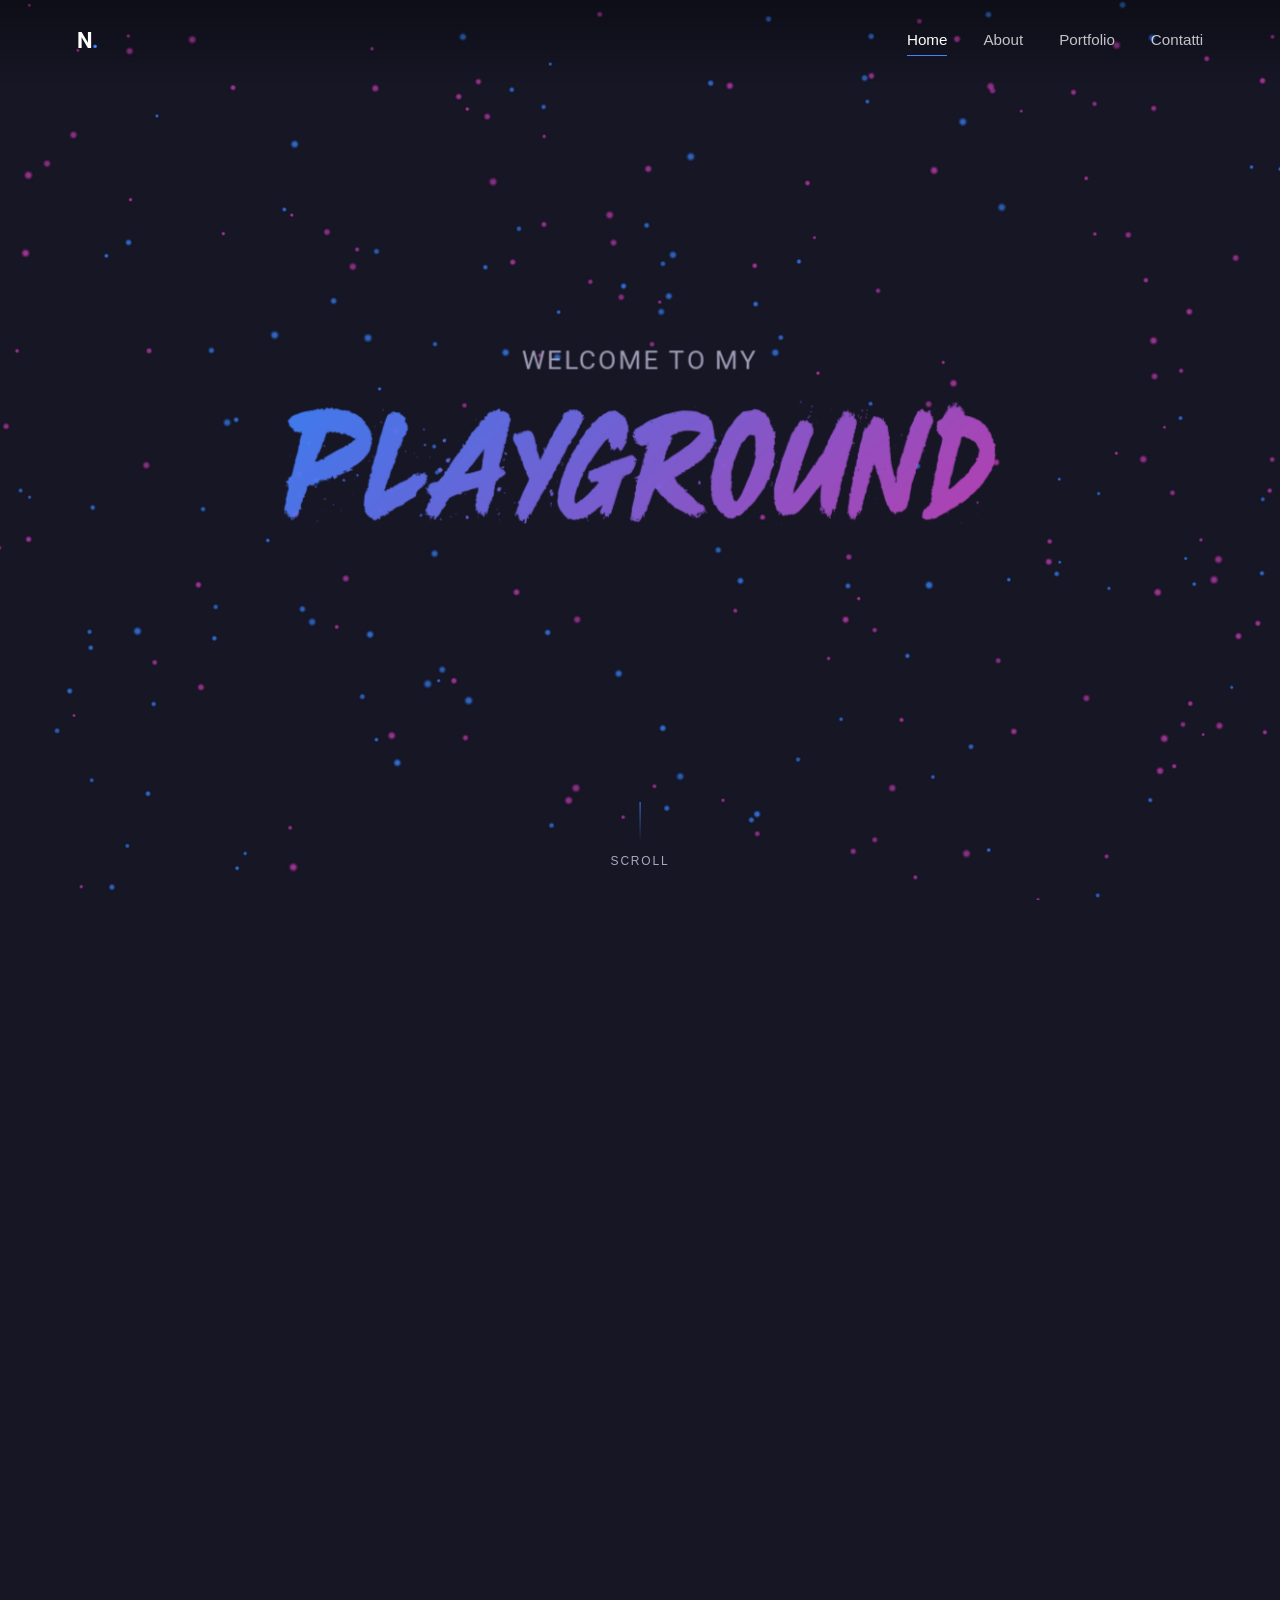
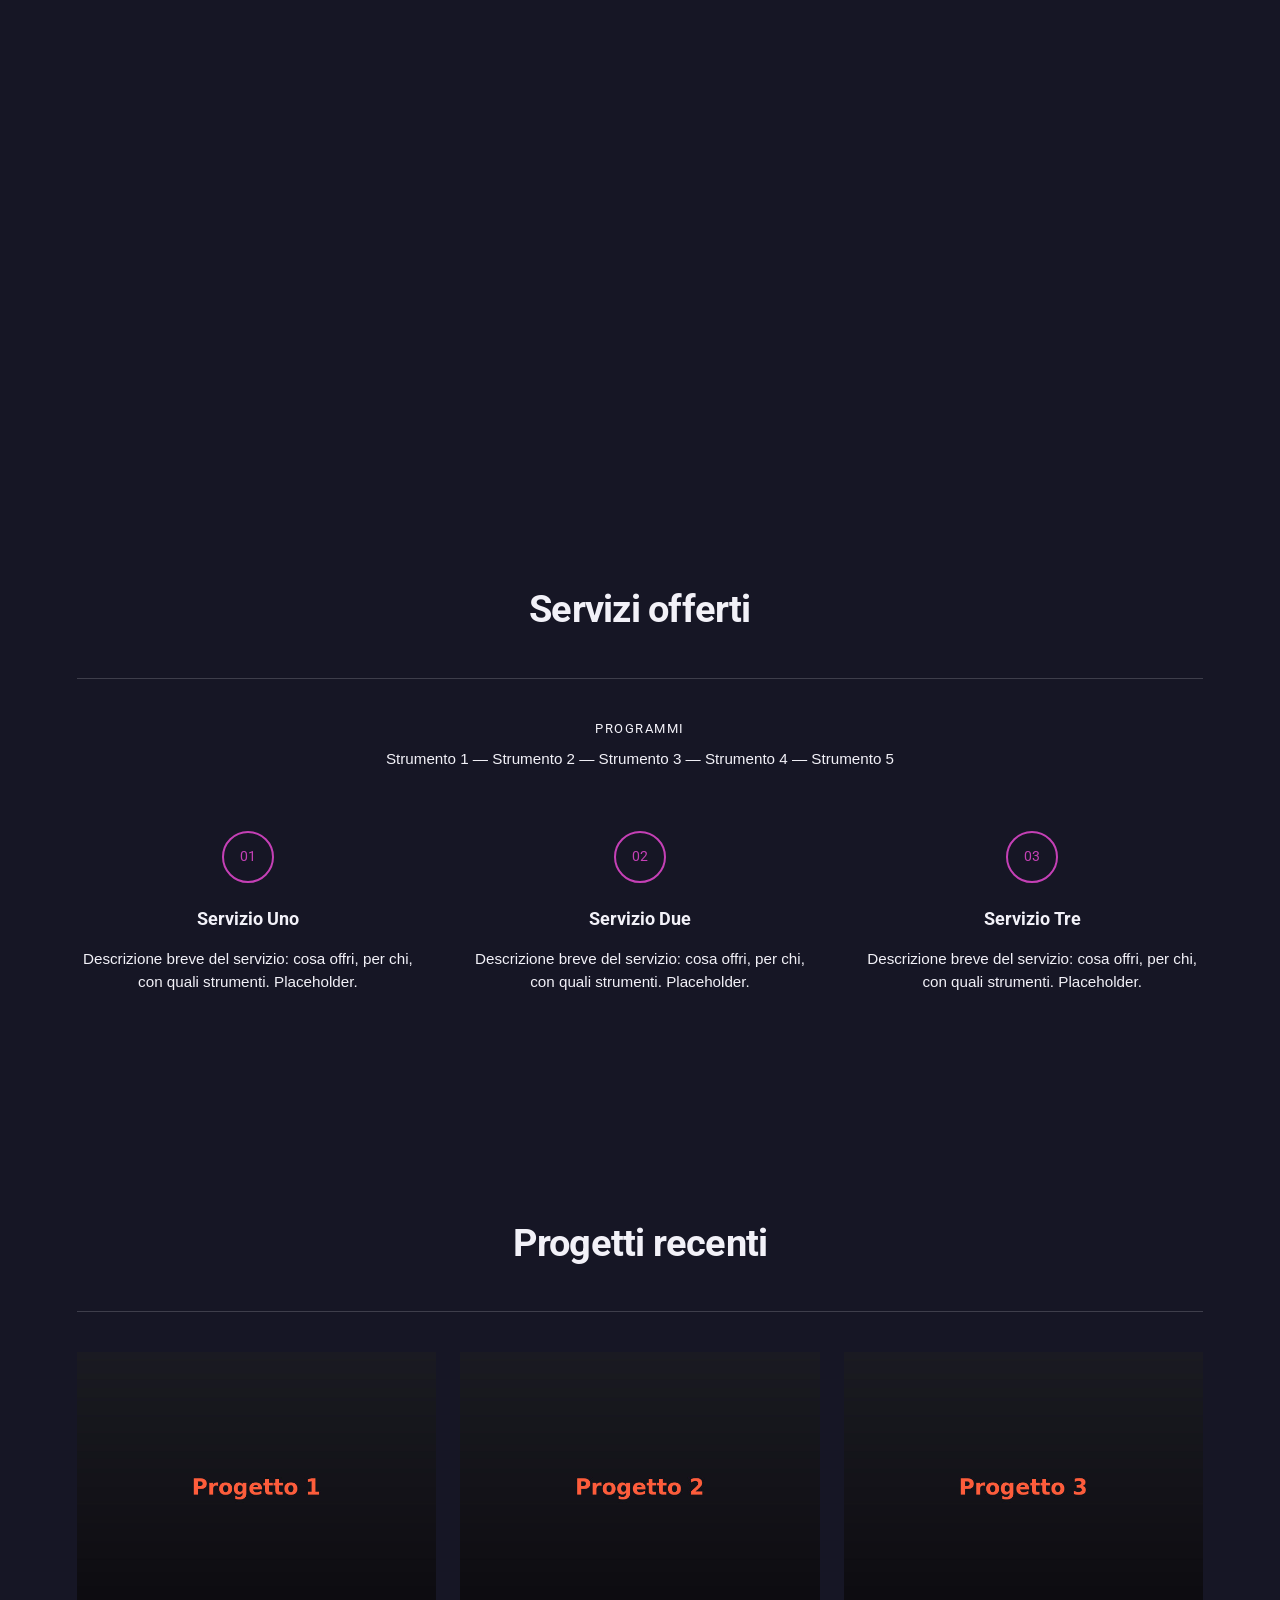
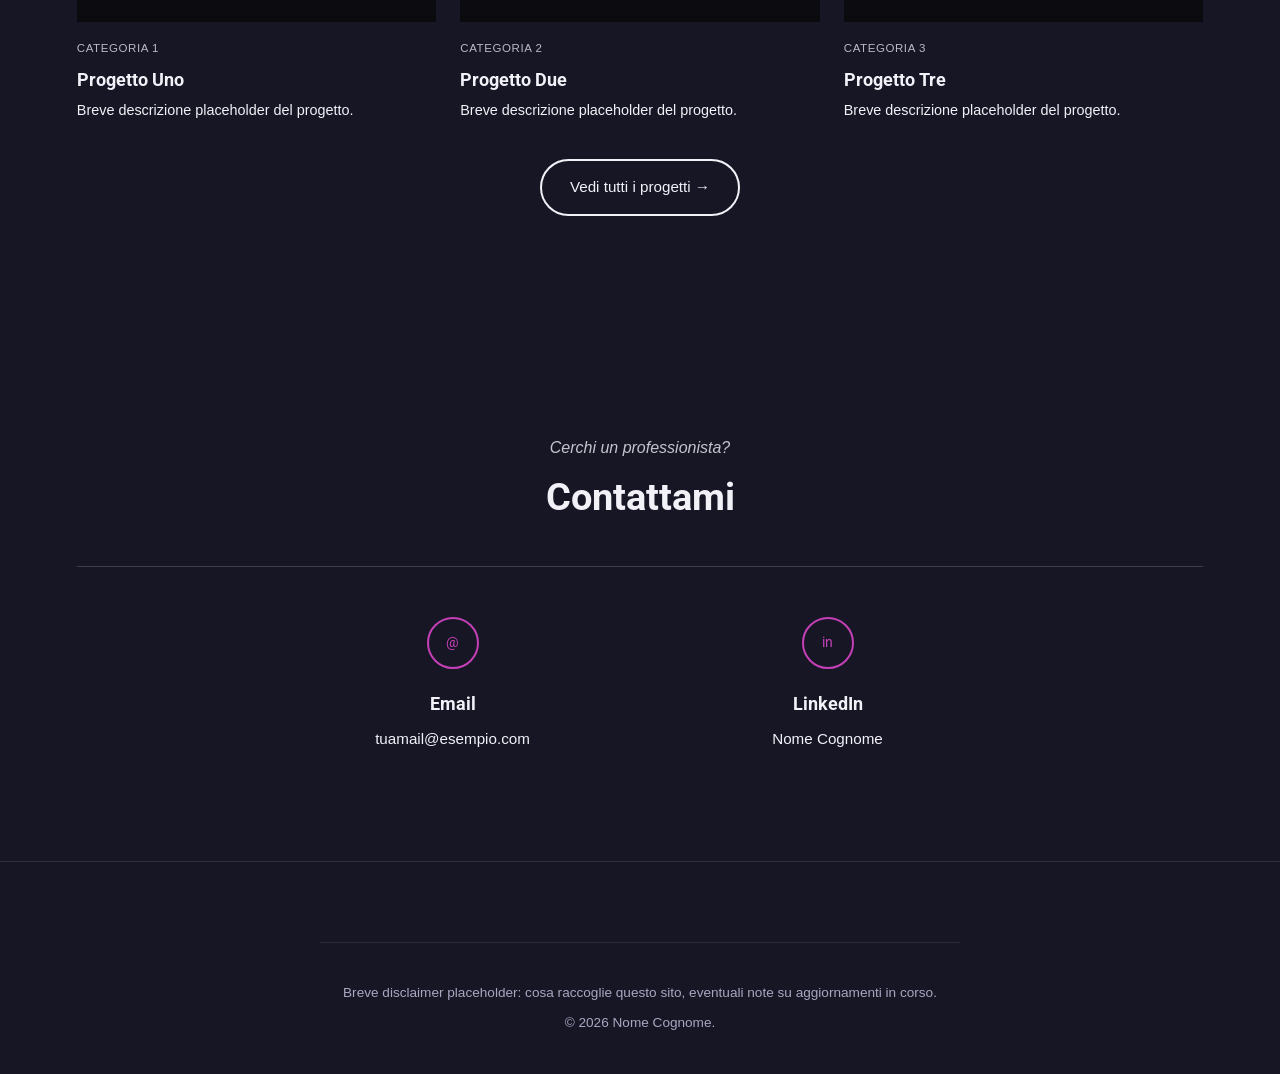
==== index.html @ b19d6dee "first commit" ====
<!DOCTYPE html>
<html lang="it">
<head>
  <meta charset="UTF-8">
  <meta name="viewport" content="width=device-width, initial-scale=1.0">
  <title>Nome Cognome — Portfolio</title>
  <meta name="description" content="Portfolio di Nome Cognome.">
  <link rel="preconnect" href="https://fonts.googleapis.com">
  <link rel="preconnect" href="https://fonts.gstatic.com" crossorigin>
  <link href="https://fonts.googleapis.com/css2?family=Roboto:wght@400;500;700;900&display=swap" rel="stylesheet">
  <link rel="stylesheet" href="css/style.css">
</head>
<body>


  <header class="site-header">
    <a href="index.html" class="logo">N<span class="accent">.</span></a>
    <nav class="nav" id="site-nav">
      <a href="index.html" class="is-current">Home</a>
      <a href="about.html">About</a>
      <a href="portfolio.html">Portfolio</a>
      <a href="contatti.html">Contatti</a>
    </nav>
    <button class="nav-toggle" aria-label="Apri menu" aria-expanded="false" aria-controls="site-nav">
      <span></span><span></span><span></span>
    </button>
  </header>

  <main id="top">

    <!-- COVER PARTICELLE → ROLL 3D → ATTERRA SULLA HERO -->
    <div class="roll-stage">
      <div class="roll-sticky">

        <!-- Layer 1: cover particellare, in cima, ruota via -->
        <div class="roll-cover">
          <canvas id="particles-canvas" class="particles-canvas"></canvas>
          <p id="cover-welcome" class="cover-welcome">
            <span class="cover-line1">welcome to my</span>
            <span class="cover-line2">playground</span>
          </p>
          <div class="hero-scroll" aria-hidden="true">
            <span></span> scroll
          </div>
        </div>

        <!-- Layer 2: hero reale, sotto, rivelata dal roll — particelle ambient proprie -->
        <section class="hero row-hero-block roll-hero-landing">
          <canvas id="hero-particles-canvas" class="particles-canvas hero-particles-canvas"></canvas>
          <div class="hero-inner">
            <p class="hero-eyebrow" data-reveal>Marianna Cecchelli</p>
            <h1 data-reveal>Full-Stack developer</h1>
            <h3 style="margin-top:14px;font-family:var(--ff-head);font-weight:400;" data-reveal>Digital Portfolio</h3>
          </div>
        </section>

      </div>
    </div>

    <!-- SERVIZI — blocco pieno bianco -->
    <section class="row-block row-light" id="services">
      <div class="row-inner">
        <div class="section-head">
          <h2 data-reveal>Servizi offerti</h2>
        </div>
        <div class="row-divider center"></div>

        <p class="services-tools" data-reveal>
          <span class="services-tools-label">Programmi</span>
          Strumento 1 — Strumento 2 — Strumento 3 — Strumento 4 — Strumento 5
        </p>

        <div class="services-grid">
          <div class="service-block" data-reveal>
            <div class="icon-circle" aria-hidden="true">01</div>
            <h3>Servizio Uno</h3>
            <p>Descrizione breve del servizio: cosa offri, per chi, con quali strumenti. Placeholder.</p>
          </div>
          <div class="service-block" data-reveal>
            <div class="icon-circle" aria-hidden="true">02</div>
            <h3>Servizio Due</h3>
            <p>Descrizione breve del servizio: cosa offri, per chi, con quali strumenti. Placeholder.</p>
          </div>
          <div class="service-block" data-reveal>
            <div class="icon-circle" aria-hidden="true">03</div>
            <h3>Servizio Tre</h3>
            <p>Descrizione breve del servizio: cosa offri, per chi, con quali strumenti. Placeholder.</p>
          </div>
        </div>
      </div>
    </section>

    <!-- PORTFOLIO PREVIEW — blocco pieno bianco -->
    <section class="row-block row-light">
      <div class="row-inner">
        <div class="section-head">
          <h2 data-reveal>Progetti recenti</h2>
        </div>
        <div class="row-divider center"></div>

        <div class="work-grid">
          <article class="work-card" data-reveal>
            <div class="work-media">
              <img src="assets/img/project-placeholder-1.jpg" alt="Anteprima progetto 1" loading="lazy">
            </div>
            <div class="work-body">
              <div class="work-tags"><span>Categoria 1</span></div>
              <h3>Progetto Uno</h3>
              <p>Breve descrizione placeholder del progetto.</p>
            </div>
          </article>
          <article class="work-card" data-reveal>
            <div class="work-media">
              <img src="assets/img/project-placeholder-2.jpg" alt="Anteprima progetto 2" loading="lazy">
            </div>
            <div class="work-body">
              <div class="work-tags"><span>Categoria 2</span></div>
              <h3>Progetto Due</h3>
              <p>Breve descrizione placeholder del progetto.</p>
            </div>
          </article>
          <article class="work-card" data-reveal>
            <div class="work-media">
              <img src="assets/img/project-placeholder-3.jpg" alt="Anteprima progetto 3" loading="lazy">
            </div>
            <div class="work-body">
              <div class="work-tags"><span>Categoria 3</span></div>
              <h3>Progetto Tre</h3>
              <p>Breve descrizione placeholder del progetto.</p>
            </div>
          </article>
        </div>

        <div class="work-more" data-reveal>
          <a href="portfolio.html" class="btn btn-ghost">Vedi tutti i progetti →</a>
        </div>
      </div>
    </section>

    <!-- CTA CONTATTI — blocco pieno bianco -->
    <section class="row-block row-light">
      <div class="row-inner contact-cta-inner">
        <p style="font-style:italic;opacity:.8;margin-bottom:8px;" data-reveal><em>Cerchi un professionista?</em></p>
        <h2 style="font-family:var(--ff-head);font-size:clamp(1.6rem,4vw,2.4rem);" data-reveal>Contattami</h2>
        <div class="row-divider center" style="max-width:1180px;"></div>

        <div class="contact-cta-grid" data-reveal>
          <div>
            <div class="icon-circle" aria-hidden="true">@</div>
            <h3>Email</h3>
            <a href="mailto:tuamail@esempio.com">tuamail@esempio.com</a>
          </div>
          <div>
            <div class="icon-circle" aria-hidden="true">in</div>
            <h3>LinkedIn</h3>
            <a href="#" target="_blank" rel="noopener">Nome Cognome</a>
          </div>
        </div>
      </div>
    </section>

  </main>

  <footer class="site-footer">
    <div class="row-inner">
      <div class="row-divider" style="opacity:.15;"></div>
      <p>Breve disclaimer placeholder: cosa raccoglie questo sito, eventuali note su aggiornamenti in corso.</p>
      <p style="margin-top:10px;">&copy; <span id="year"></span> Nome Cognome.</p>
    </div>
  </footer>

  <script src="js/script.js"></script>
</body>
</html>
---- css/style.css ----
/* ---------- Reset & base ---------- */
*, *::before, *::after { box-sizing: border-box; margin: 0; padding: 0; }

:root {
  /* palette base del sito: 1 sfondo + 2 colori di evidenziazione */
  --bg: #161625;
  --accent: #3c85ff;    /* evidenziazione 1 — blu */
  --accent-2: #c540b6;  /* evidenziazione 2 — magenta */

  --text: #f2f1f8;
  --text-dim: #a9a7c0;

  --ff-head: 'Roboto', system-ui, sans-serif;
  --ff-body: 'Helvetica Neue', Helvetica, Arial, sans-serif;
}

html { scroll-behavior: smooth; }

body {
  background: var(--bg);
  color: var(--text);
  font-family: var(--ff-body);
  line-height: 1.5;
  overflow-x: hidden;
}

img { max-width: 100%; display: block; }
a { color: inherit; text-decoration: none; }
ul { list-style: none; }

.accent { color: var(--accent); }

/* ---------- Row blocks (full-bleed, sfondo unico) ---------- */
.row-block {
  width: 100%;
  padding: 110px 6vw;
}
.row-hero-block,
.row-light,
.row-dark,
.row-about,
.row-portfolio,
.row-contact {
  background: var(--bg);
  color: var(--text);
}
.row-portfolio { padding: 60px 3vw; }

@media (max-width: 700px) {
  .row-block { padding: 70px 6vw; }
}

.row-inner { max-width: 1180px; margin: 0 auto; }

/* thin full-width divider, like the original "Full Width Line" */
.row-divider {
  width: 100%;
  height: 1px;
  background: currentColor;
  opacity: .18;
  margin: 40px 0;
}
.row-divider.center { max-width: 1180px; margin-left: auto; margin-right: auto; }

/* ---------- Header ---------- */
.site-header {
  position: fixed;
  top: 0; left: 0; right: 0;
  display: flex;
  align-items: center;
  justify-content: space-between;
  padding: 24px 6vw;
  z-index: 100;
  background: linear-gradient(to bottom, rgba(0,0,0,.35), transparent);
}

.logo {
  font-family: var(--ff-head);
  font-size: 1.4rem;
  font-weight: 700;
  letter-spacing: -0.02em;
  color: #fff;
}

.nav { display: flex; gap: 36px; }
.nav a {
  font-size: .95rem;
  color: rgba(255,255,255,.75);
  position: relative;
  transition: color .25s ease;
}
.nav a::after {
  content: '';
  position: absolute;
  left: 0; bottom: -4px;
  width: 0; height: 1px;
  background: var(--accent);
  transition: width .25s ease;
}
.nav a:hover { color: #fff; }
.nav a:hover::after { width: 100%; }
.nav a.is-current { color: #fff; }
.nav a.is-current::after { width: 100%; }

.nav-toggle { display: none; flex-direction: column; gap: 5px; background: none; border: none; cursor: pointer; }
.nav-toggle span { width: 22px; height: 2px; background: #fff; }

@media (max-width: 780px) {
  .nav {
    display: none;
    position: fixed;
    top: 70px; right: 6vw;
    flex-direction: column;
    gap: 20px;
    background: var(--bg);
    border: 1px solid rgba(255,255,255,.15);
    border-radius: 10px;
    padding: 24px 32px;
  }
  .nav.is-open { display: flex; }
  .nav-toggle { display: flex; }
}

/* ---------- Cover particelle -> roll 3D -> atterra sulla hero ---------- */
.roll-stage { position: relative; height: 230vh; }
.roll-sticky {
  position: sticky;
  top: 0;
  height: 100vh;
  overflow: hidden;
  perspective: 1700px;
}
@media (prefers-reduced-motion: reduce) {
  .roll-stage { height: auto; }
  .roll-sticky { position: relative; height: auto; overflow: visible; }
  .roll-cover { display: none; }
  .roll-hero-landing { position: relative !important; opacity: 1 !important; }
}

.roll-cover, .roll-hero-landing {
  position: absolute;
  inset: 0;
  width: 100%;
  height: 100%;
}
.roll-cover {
  z-index: 2;
  background: var(--bg);
  transform-origin: top center;
  backface-visibility: hidden;
  will-change: transform, opacity;
}
.roll-hero-landing { z-index: 1; }

.particles-canvas {
  position: absolute;
  inset: 0;
  width: 100%;
  height: 100%;
}
.hero-particles-canvas {
  z-index: 0;
}

@font-face {
  font-family: 'UrbanSpray';
  src: url('../assets/fonts/urban_spray/URBAN-SPRAY.ttf') format('truetype');
  font-display: swap;
}

.cover-welcome {
  position: absolute;
  inset: 0;
  display: flex;
  flex-direction: column;
  align-items: center;
  justify-content: center;
  text-align: center;
  color: var(--text);
  pointer-events: none;
  opacity: 0;
  filter: blur(12px);
  will-change: opacity, filter, transform;
}
.cover-line1 {
  display: block;
  font-family: var(--ff-head);
  font-size: clamp(1.1rem, 2.4vw, 1.6rem);
  letter-spacing: .08em;
  text-transform: uppercase;
  color: var(--text-dim);
}
.cover-line2 {
  display: block;
  font-family: 'UrbanSpray', var(--ff-head), sans-serif;
  text-transform: uppercase;
  font-size: clamp(3.4rem, 10vw, 7.5rem);
  line-height: 1.6;
  letter-spacing: .02em;
  margin-top: -12px;
  color: var(--accent); /* fallback se background-clip:text non supportato */
}
@supports (background-clip: text) or (-webkit-background-clip: text) {
  .cover-line2 {
    background: linear-gradient(135deg, var(--accent), var(--accent-2));
    -webkit-background-clip: text;
    background-clip: text;
    color: transparent;
  }
}

/* ---------- Hero ---------- */
.hero {
  min-height: 90vh;
  height: 100%;
  display: flex;
  align-items: center;
  justify-content: center;
  text-align: center;
  position: relative;
}
.hero-inner {
  max-width: 900px;
  padding: 0 5%;
  position: relative;
  z-index: 1;
  pointer-events: none;
}

.hero-eyebrow {
  font-family: var(--ff-head);
  text-transform: uppercase;
  letter-spacing: .18em;
  font-size: .8rem;
  color: var(--accent);
  margin-bottom: 24px;
}

.hero h1 {
  font-family: var(--ff-head);
  font-size: clamp(2rem, 5.5vw, 4.2rem);
  line-height: 1.1;
  letter-spacing: -0.02em;
  font-weight: 700;
}

.hero-lead {
  margin-top: 24px;
  color: var(--text-dim);
  font-size: 1.1rem;
}

.hero-cta { margin-top: 40px; display: flex; gap: 18px; flex-wrap: wrap; justify-content: center; }

.btn {
  padding: 15px 28px;
  border: 2px solid currentColor;
  border-radius: 999px;
  font-size: .95rem;
  font-weight: 500;
  transition: background .25s ease, color .25s ease;
  display: inline-block;
}
.btn-primary {
  background: linear-gradient(135deg, var(--accent), var(--accent-2));
  border-color: transparent;
  color: #0d0d17;
}
.btn-primary:hover { background: transparent; border-color: var(--accent-2); color: var(--accent-2); }
.btn-ghost:hover { background: currentColor; }
.btn-ghost:hover { color: var(--bg); }

.hero-scroll {
  position: absolute;
  z-index: 1;
  pointer-events: none;
  bottom: 30px; left: 50%;
  transform: translateX(-50%);
  font-size: .75rem;
  color: var(--text-dim);
  text-transform: uppercase;
  letter-spacing: .15em;
  display: flex;
  flex-direction: column;
  align-items: center;
  gap: 10px;
}
.hero-scroll span {
  width: 1px; height: 40px;
  background: linear-gradient(to bottom, var(--accent), transparent);
  display: block;
}

/* ---------- Section head ---------- */
.section-head {
  display: flex;
  align-items: baseline;
  justify-content: center;
  gap: 18px;
  margin-bottom: 20px;
  text-align: center;
}
.section-num {
  font-family: var(--ff-head);
  color: var(--accent);
  font-size: .9rem;
}
.section-head h2 {
  font-family: var(--ff-head);
  font-size: clamp(1.6rem, 4vw, 2.4rem);
  letter-spacing: -0.02em;
}

/* ---------- Outline icon (nectar_icon border-basic) ---------- */
.icon-circle {
  width: 52px; height: 52px;
  border: 2px solid var(--accent-2);
  color: var(--accent-2);
  border-radius: 50%;
  display: flex;
  align-items: center;
  justify-content: center;
  font-family: var(--ff-head);
  font-size: .9rem;
  margin: 0 auto 22px;
}
.col-left .icon-circle { margin-left: 0; }

/* ---------- Services (flat, no cards) ---------- */
.services-tools {
  text-align: center;
  font-size: .95rem;
  margin-bottom: 60px;
}
.services-tools-label {
  display: block;
  font-family: var(--ff-head);
  text-transform: uppercase;
  letter-spacing: .12em;
  font-size: .8rem;
  margin-bottom: 10px;
  color: inherit;
}

.services-grid {
  display: grid;
  grid-template-columns: repeat(3, 1fr);
  gap: 50px;
  text-align: center;
  max-width: 1180px;
  margin: 0 auto;
}
@media (max-width: 800px) {
  .services-grid { grid-template-columns: 1fr; gap: 60px; }
}
.service-block h3 {
  font-family: var(--ff-head);
  margin-bottom: 16px;
  font-size: 1.15rem;
}
.service-block p { font-size: .95rem; }

/* ---------- Work / Portfolio ---------- */
.work-filters {
  display: flex;
  gap: 10px;
  justify-content: center;
  flex-wrap: wrap;
  margin-bottom: 30px;
  padding: 0 3vw;
}
.filter-btn {
  background: none;
  border: 1px solid rgba(255,255,255,.4);
  color: inherit;
  padding: 9px 20px;
  border-radius: 999px;
  cursor: pointer;
  font-size: .85rem;
  transition: all .2s ease;
}
.filter-btn:hover { border-color: #fff; }
.filter-btn.is-active { background: var(--accent); border-color: var(--accent); color: var(--bg); }

.work-grid {
  display: grid;
  grid-template-columns: repeat(auto-fit, minmax(280px, 1fr));
  gap: 3px;
}
.row-light .work-grid { gap: 24px; max-width: 1180px; margin: 0 auto; }

.work-card { position: relative; overflow: hidden; }
.work-card.is-hidden { display: none; }

.work-media { aspect-ratio: 4/3; overflow: hidden; background: rgba(0,0,0,.2); }
.work-media img { width: 100%; height: 100%; object-fit: cover; transition: transform .5s ease; }
.work-card:hover .work-media img { transform: scale(1.08); }

.work-body { padding: 18px 4px; }
.row-light .work-body { padding: 18px 0; }
.work-tags { display: flex; gap: 8px; flex-wrap: wrap; margin-bottom: 10px; }
.work-tags span {
  font-size: .72rem;
  text-transform: uppercase;
  letter-spacing: .05em;
  opacity: .75;
}
.work-body h3 { font-family: var(--ff-head); font-size: 1.1rem; margin-bottom: 6px; }
.work-body p { font-size: .9rem; }

.work-more { text-align: center; margin-top: 20px; }

/* ---------- Contact CTA (home) ---------- */
.contact-cta-inner { text-align: center; }
.contact-cta-grid {
  display: grid;
  grid-template-columns: repeat(2, 1fr);
  gap: 50px;
  max-width: 700px;
  margin: 50px auto 0;
  text-align: center;
}
@media (max-width: 600px) {
  .contact-cta-grid { grid-template-columns: 1fr; }
}
.contact-cta-grid h3 { font-family: var(--ff-head); margin-bottom: 10px; font-size: 1.1rem; }
.contact-cta-grid a, .contact-cta-grid p { font-size: .95rem; }

/* ---------- About page ---------- */
.about-hero-grid {
  display: grid;
  grid-template-columns: 340px 1fr;
  gap: 60px;
  align-items: center;
  max-width: 1180px;
  margin: 0 auto;
}
@media (max-width: 800px) {
  .about-hero-grid { grid-template-columns: 1fr; }
}
.about-hero-media img { border-radius: 6px; aspect-ratio: 1/1; object-fit: cover; }
.about-hero-text h1 { font-family: var(--ff-head); font-size: clamp(2rem, 5vw, 3rem); margin-bottom: 10px; }
.about-quote { font-style: italic; opacity: .85; margin-bottom: 10px; }
.about-hero-text h3 { font-family: var(--ff-head); font-size: 1.1rem; margin: 26px 0 12px; }
.about-hero-text p { margin-bottom: 14px; opacity: .9; }

/* ---------- Formazione / Lingue ---------- */
.edu-list {
  display: flex;
  flex-direction: column;
  gap: 0;
  max-width: 1180px;
  margin: 0 auto 50px;
}
.edu-list li {
  display: flex;
  justify-content: space-between;
  flex-wrap: wrap;
  gap: 8px;
  padding: 18px 0;
  border-bottom: 1px solid rgba(255,255,255,.12);
}
.edu-list li strong { font-family: var(--ff-head); font-size: 1.05rem; }

.lingue-title { font-family: var(--ff-head); font-size: 1.1rem; margin-bottom: 12px; text-align: center; }
.lingue-text { text-align: center; }

/* ---------- Skills (flat) ---------- */
.skills-grid {
  display: grid;
  grid-template-columns: repeat(3, 1fr);
  gap: 50px;
  text-align: center;
  max-width: 1180px;
  margin: 0 auto;
}
@media (max-width: 800px) {
  .skills-grid { grid-template-columns: 1fr; gap: 60px; }
}
.skill-block h3 { font-family: var(--ff-head); margin-bottom: 18px; font-size: 1.15rem; }
.skill-tags li { padding: 6px 0; font-size: .95rem; }

/* ---------- Experience (flat, left aligned columns) ---------- */
.experience-grid {
  display: grid;
  grid-template-columns: repeat(3, 1fr);
  gap: 50px;
  max-width: 1180px;
  margin: 0 auto;
}
@media (max-width: 800px) {
  .experience-grid { grid-template-columns: 1fr; }
}
.experience-block .icon-circle { margin: 0 0 22px; }
.experience-block h3 { font-family: var(--ff-head); font-size: 1.1rem; margin-bottom: 6px; }
.experience-scope { color: var(--accent-2); font-size: .85rem; margin-bottom: 14px; }
.experience-block > p { font-size: .92rem; margin-bottom: 14px; opacity: .9; }
.experience-list { display: flex; flex-direction: column; gap: 8px; }
.experience-list li {
  font-size: .88rem;
  padding-left: 16px;
  position: relative;
  opacity: .9;
}
.experience-list li::before { content: '—'; position: absolute; left: 0; color: var(--accent-2); }

/* ---------- Contact page ---------- */
.contact-page-grid {
  display: grid;
  grid-template-columns: 1fr 1fr;
  gap: 60px;
  align-items: center;
  max-width: 1180px;
  margin: 0 auto;
}
@media (max-width: 800px) {
  .contact-page-grid { grid-template-columns: 1fr; }
}
.map-placeholder {
  aspect-ratio: 4/3;
  border: 1px dashed rgba(255,255,255,.4);
  border-radius: 6px;
  display: flex;
  align-items: center;
  justify-content: center;
  font-size: .9rem;
  text-align: center;
  padding: 20px;
  opacity: .85;
}
.contact-eyebrow {
  font-style: italic;
  margin-bottom: 12px;
  opacity: .85;
}
.contact-page-info h2 { font-family: var(--ff-head); font-size: 1.6rem; margin-bottom: 10px; }
.contact-address { margin-bottom: 20px; opacity: .9; }
.contact-note { opacity: .85; }
.contact-links { margin-top: 24px; font-weight: 500; }
.contact-links a { border-bottom: 1px solid currentColor; padding-bottom: 2px; }

/* ---------- Footer / disclaimer ---------- */
.site-footer {
  background: var(--bg);
  color: var(--text-dim);
  text-align: center;
  padding: 40px 6vw;
  border-top: 1px solid rgba(255,255,255,.1);
}
.site-footer .row-inner { max-width: 640px; }
.site-footer p { font-size: .85rem; }

/* ---------- Reveal animation ---------- */
[data-reveal] {
  opacity: 0;
  transform: translateY(24px);
  transition: opacity .7s ease, transform .7s ease;
}
[data-reveal].is-visible {
  opacity: 1;
  transform: translateY(0);
}
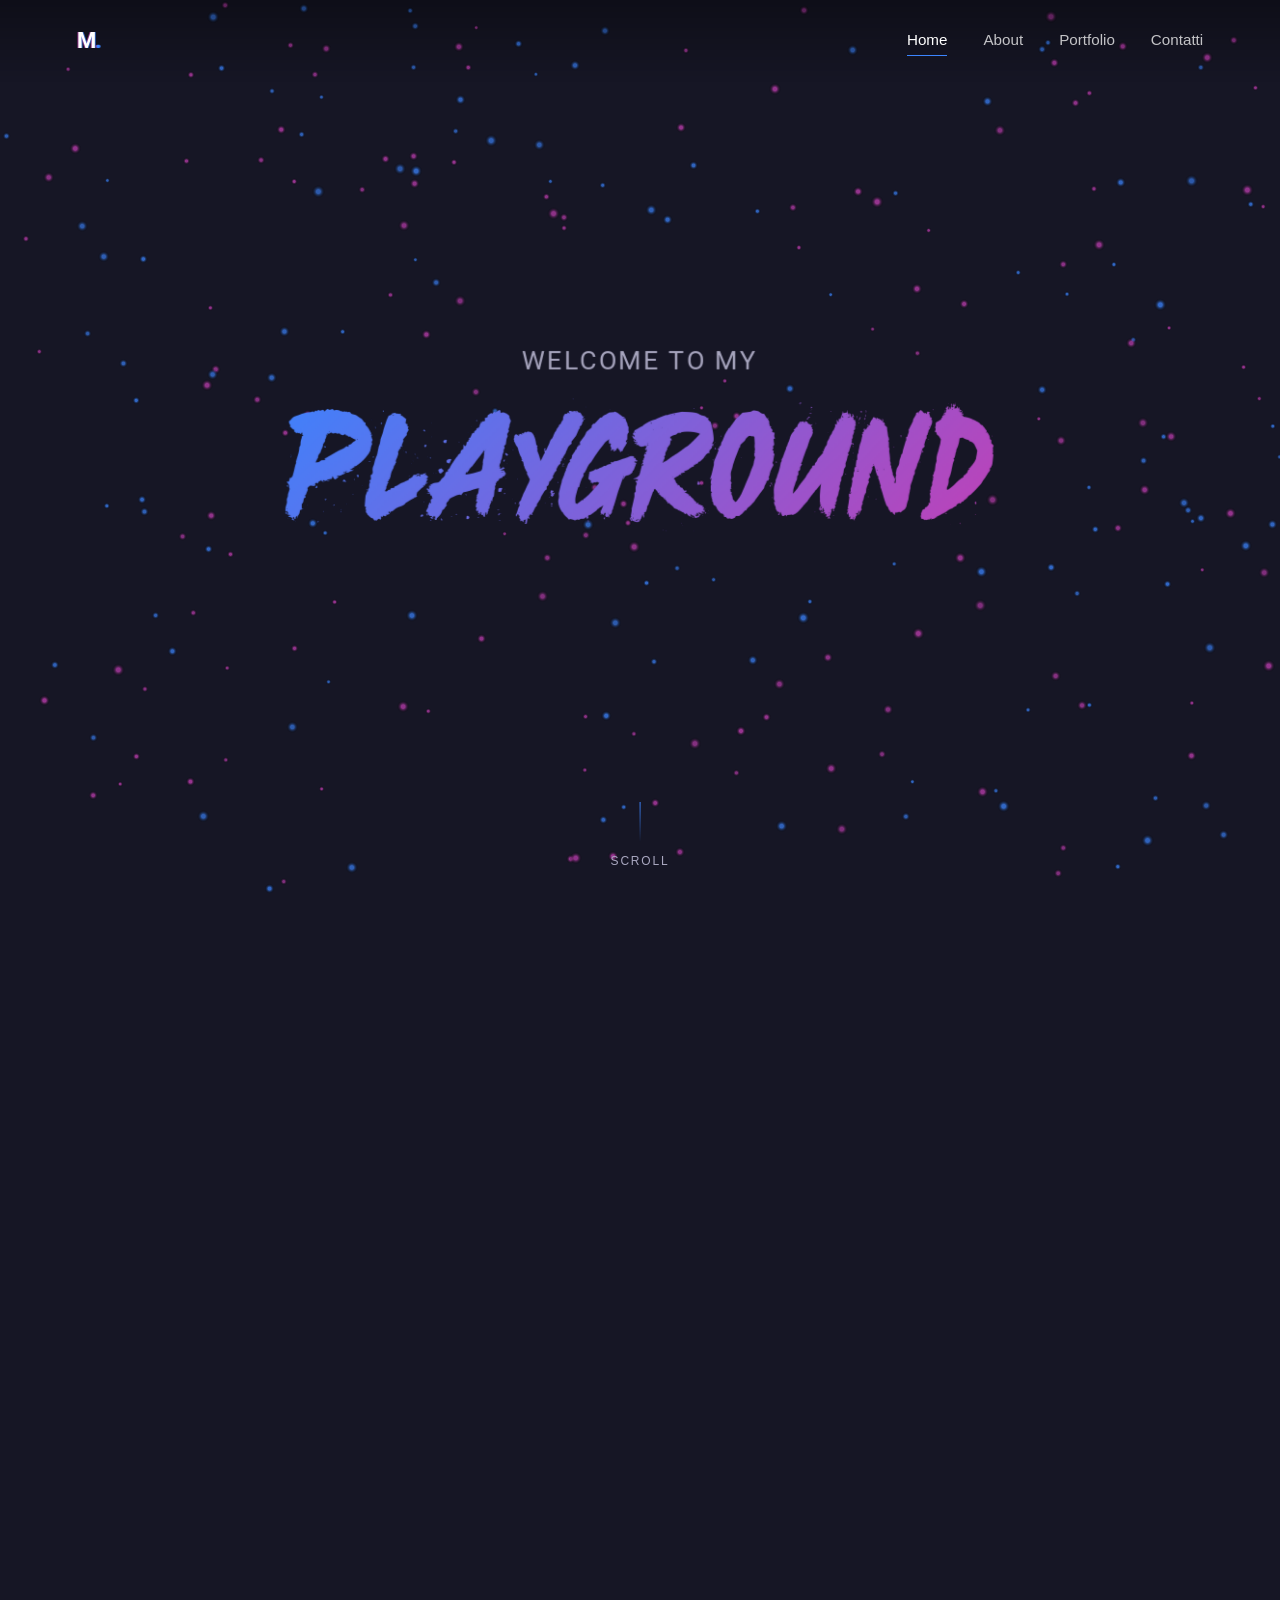
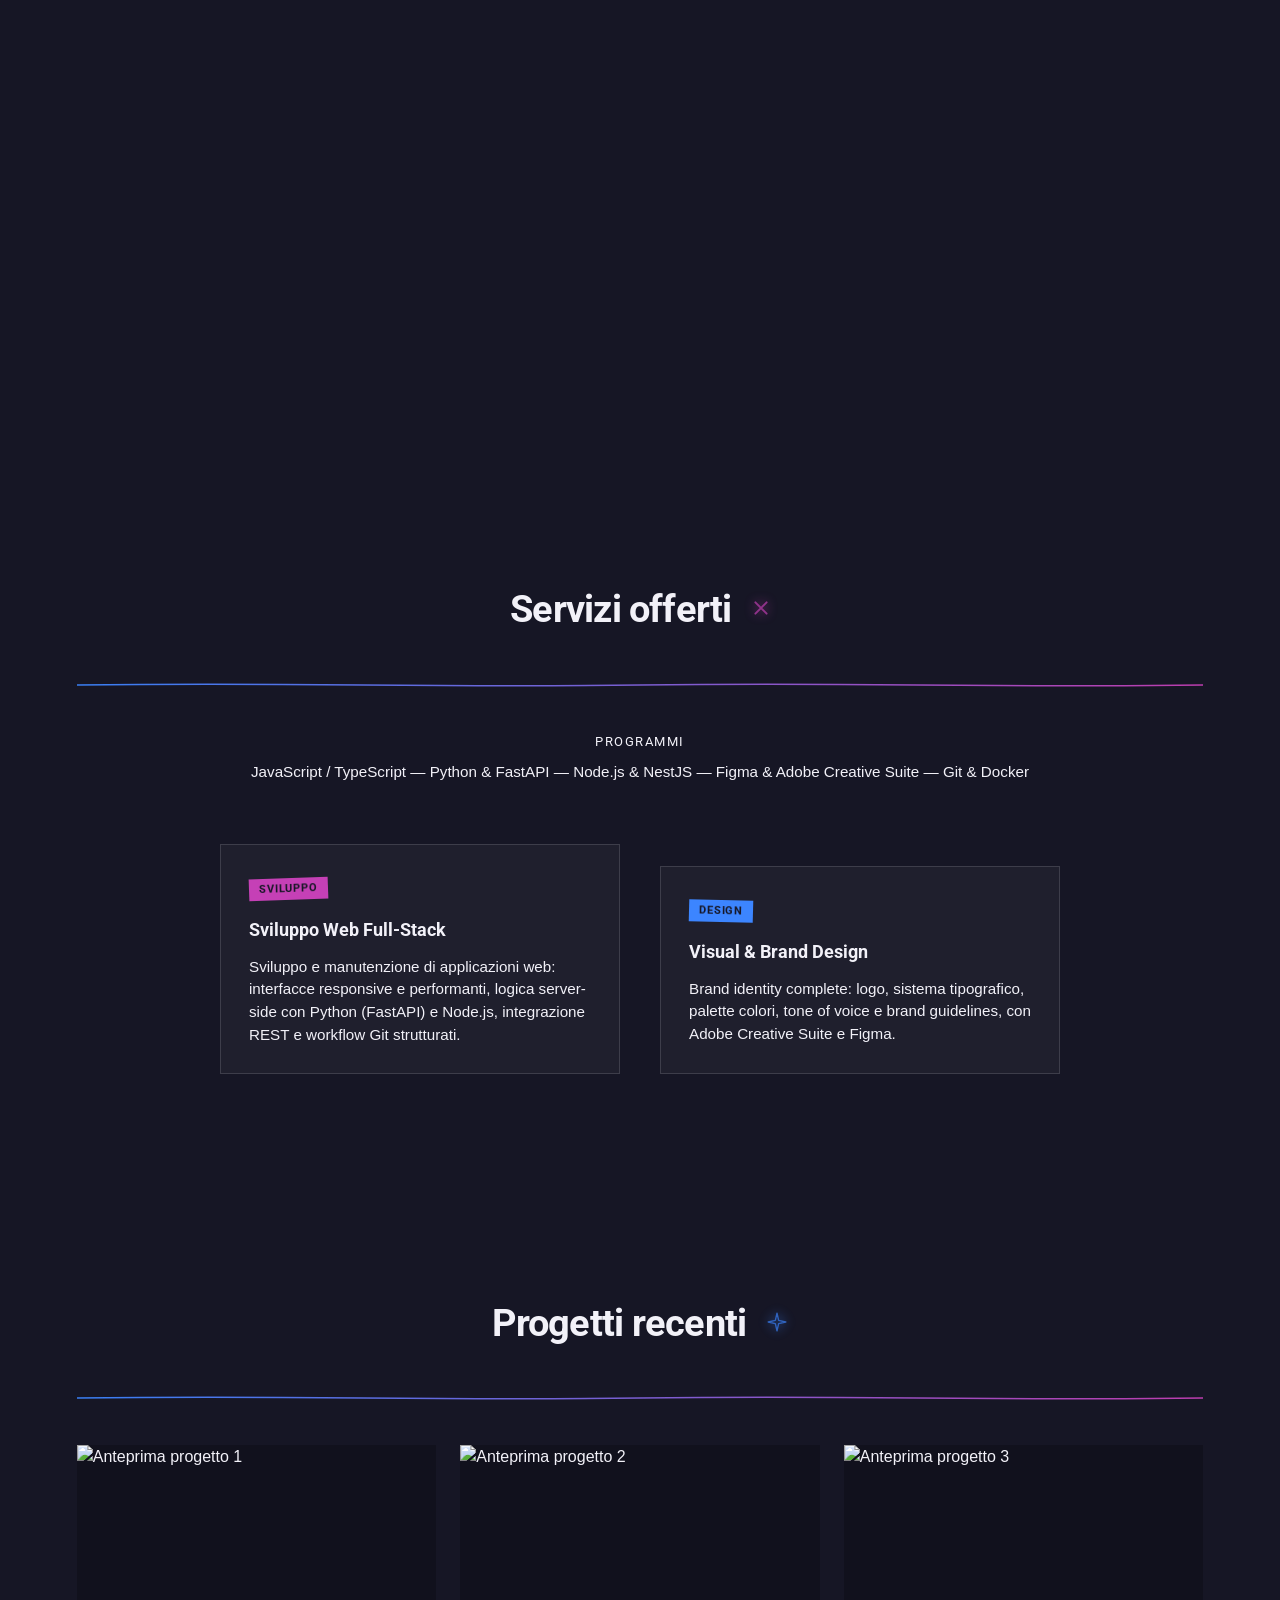
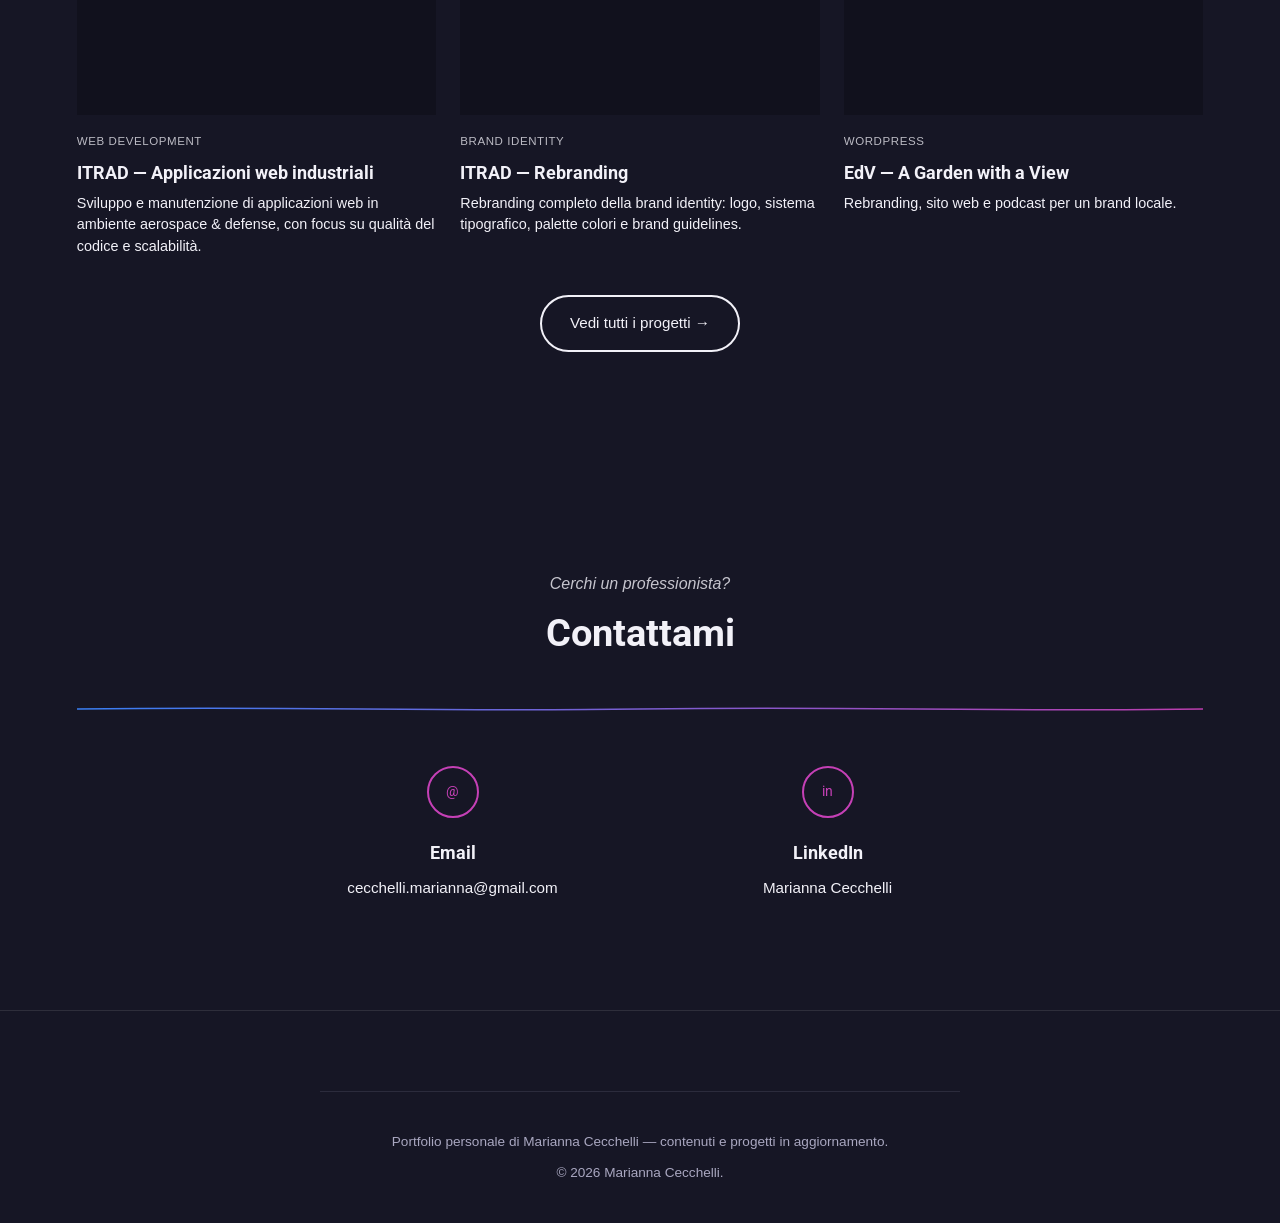
==== commit 5514d03e: "terminale in vacca" ====
--- a/index.html
+++ b/index.html
@@ -3,8 +3,8 @@
 <head>
   <meta charset="UTF-8">
   <meta name="viewport" content="width=device-width, initial-scale=1.0">
-  <title>Nome Cognome — Portfolio</title>
-  <meta name="description" content="Portfolio di Nome Cognome.">
+  <title>Marianna Cecchelli — Portfolio</title>
+  <meta name="description" content="Portfolio di Marianna Cecchelli — Visual Designer &amp; Full-Stack Developer.">
   <link rel="preconnect" href="https://fonts.googleapis.com">
   <link rel="preconnect" href="https://fonts.gstatic.com" crossorigin>
   <link href="https://fonts.googleapis.com/css2?family=Roboto:wght@400;500;700;900&display=swap" rel="stylesheet">
@@ -14,7 +14,7 @@
 
 
   <header class="site-header">
-    <a href="index.html" class="logo">N<span class="accent">.</span></a>
+    <a href="index.html" class="logo neon-glitch">M<span class="accent">.</span></a>
     <nav class="nav" id="site-nav">
       <a href="index.html" class="is-current">Home</a>
       <a href="about.html">About</a>
@@ -48,8 +48,10 @@
         <section class="hero row-hero-block roll-hero-landing">
           <canvas id="hero-particles-canvas" class="particles-canvas hero-particles-canvas"></canvas>
           <div class="hero-inner">
+            <svg class="doodle doodle-star doodle-blue" style="top:-38px;right:-8px;transform:rotate(14deg);" viewBox="0 0 40 40" aria-hidden="true"><path d="M20 4 L23 17 L36 20 L23 23 L20 36 L17 23 L4 20 L17 17 Z" fill="none" stroke="currentColor" stroke-width="2.5" stroke-linejoin="round"/></svg>
+            <svg class="doodle doodle-x doodle-pink" style="bottom:-30px;left:-20px;transform:rotate(-12deg);" viewBox="0 0 32 32" aria-hidden="true"><path d="M6 6 L26 26 M26 6 L6 26" stroke="currentColor" stroke-width="3.5" stroke-linecap="round" fill="none"/></svg>
             <p class="hero-eyebrow" data-reveal>Marianna Cecchelli</p>
-            <h1 data-reveal>Full-Stack developer</h1>
+            <h1 data-reveal><span class="neon-glitch">Visual Designer &amp; Full-Stack Developer</span></h1>
             <h3 style="margin-top:14px;font-family:var(--ff-head);font-weight:400;" data-reveal>Digital Portfolio</h3>
           </div>
         </section>
@@ -61,30 +63,25 @@
     <section class="row-block row-light" id="services">
       <div class="row-inner">
         <div class="section-head">
-          <h2 data-reveal>Servizi offerti</h2>
+          <h2 data-reveal>Servizi offerti <svg class="doodle-inline doodle-x doodle-pink" viewBox="0 0 32 32" aria-hidden="true"><path d="M6 6 L26 26 M26 6 L6 26" stroke="currentColor" stroke-width="3.5" stroke-linecap="round" fill="none"/></svg></h2>
         </div>
-        <div class="row-divider center"></div>
+        <div class="row-divider center drip"></div>
 
         <p class="services-tools" data-reveal>
           <span class="services-tools-label">Programmi</span>
-          Strumento 1 — Strumento 2 — Strumento 3 — Strumento 4 — Strumento 5
+          JavaScript / TypeScript — Python &amp; FastAPI — Node.js &amp; NestJS — Figma &amp; Adobe Creative Suite — Git &amp; Docker
         </p>
 
         <div class="services-grid">
           <div class="service-block" data-reveal>
-            <div class="icon-circle" aria-hidden="true">01</div>
-            <h3>Servizio Uno</h3>
-            <p>Descrizione breve del servizio: cosa offri, per chi, con quali strumenti. Placeholder.</p>
+            <span class="service-tag">Sviluppo</span>
+            <h3>Sviluppo Web Full-Stack</h3>
+            <p>Sviluppo e manutenzione di applicazioni web: interfacce responsive e performanti, logica server-side con Python (FastAPI) e Node.js, integrazione REST e workflow Git strutturati.</p>
           </div>
           <div class="service-block" data-reveal>
-            <div class="icon-circle" aria-hidden="true">02</div>
-            <h3>Servizio Due</h3>
-            <p>Descrizione breve del servizio: cosa offri, per chi, con quali strumenti. Placeholder.</p>
-          </div>
-          <div class="service-block" data-reveal>
-            <div class="icon-circle" aria-hidden="true">03</div>
-            <h3>Servizio Tre</h3>
-            <p>Descrizione breve del servizio: cosa offri, per chi, con quali strumenti. Placeholder.</p>
+            <span class="service-tag">Design</span>
+            <h3>Visual &amp; Brand Design</h3>
+            <p>Brand identity complete: logo, sistema tipografico, palette colori, tone of voice e brand guidelines, con Adobe Creative Suite e Figma.</p>
           </div>
         </div>
       </div>
@@ -94,9 +91,9 @@
     <section class="row-block row-light">
       <div class="row-inner">
         <div class="section-head">
-          <h2 data-reveal>Progetti recenti</h2>
+          <h2 data-reveal>Progetti recenti <svg class="doodle-inline doodle-star doodle-blue" viewBox="0 0 40 40" aria-hidden="true"><path d="M20 4 L23 17 L36 20 L23 23 L20 36 L17 23 L4 20 L17 17 Z" fill="none" stroke="currentColor" stroke-width="2.5" stroke-linejoin="round"/></svg></h2>
         </div>
-        <div class="row-divider center"></div>
+        <div class="row-divider center drip"></div>
 
         <div class="work-grid">
           <article class="work-card" data-reveal>
@@ -104,9 +101,9 @@
               <img src="assets/img/project-placeholder-1.jpg" alt="Anteprima progetto 1" loading="lazy">
             </div>
             <div class="work-body">
-              <div class="work-tags"><span>Categoria 1</span></div>
-              <h3>Progetto Uno</h3>
-              <p>Breve descrizione placeholder del progetto.</p>
+              <div class="work-tags"><span>Web Development</span></div>
+              <h3>ITRAD — Applicazioni web industriali</h3>
+              <p>Sviluppo e manutenzione di applicazioni web in ambiente aerospace &amp; defense, con focus su qualità del codice e scalabilità.</p>
             </div>
           </article>
           <article class="work-card" data-reveal>
@@ -114,9 +111,9 @@
               <img src="assets/img/project-placeholder-2.jpg" alt="Anteprima progetto 2" loading="lazy">
             </div>
             <div class="work-body">
-              <div class="work-tags"><span>Categoria 2</span></div>
-              <h3>Progetto Due</h3>
-              <p>Breve descrizione placeholder del progetto.</p>
+              <div class="work-tags"><span>Brand Identity</span></div>
+              <h3>ITRAD — Rebranding</h3>
+              <p>Rebranding completo della brand identity: logo, sistema tipografico, palette colori e brand guidelines.</p>
             </div>
           </article>
           <article class="work-card" data-reveal>
@@ -124,9 +121,9 @@
               <img src="assets/img/project-placeholder-3.jpg" alt="Anteprima progetto 3" loading="lazy">
             </div>
             <div class="work-body">
-              <div class="work-tags"><span>Categoria 3</span></div>
-              <h3>Progetto Tre</h3>
-              <p>Breve descrizione placeholder del progetto.</p>
+              <div class="work-tags"><span>WordPress</span></div>
+              <h3>EdV — A Garden with a View</h3>
+              <p>Rebranding, sito web e podcast per un brand locale.</p>
             </div>
           </article>
         </div>
@@ -142,18 +139,18 @@
       <div class="row-inner contact-cta-inner">
         <p style="font-style:italic;opacity:.8;margin-bottom:8px;" data-reveal><em>Cerchi un professionista?</em></p>
         <h2 style="font-family:var(--ff-head);font-size:clamp(1.6rem,4vw,2.4rem);" data-reveal>Contattami</h2>
-        <div class="row-divider center" style="max-width:1180px;"></div>
+        <div class="row-divider center drip" style="max-width:1180px;"></div>
 
         <div class="contact-cta-grid" data-reveal>
           <div>
             <div class="icon-circle" aria-hidden="true">@</div>
             <h3>Email</h3>
-            <a href="mailto:tuamail@esempio.com">tuamail@esempio.com</a>
+            <a href="mailto:cecchelli.marianna@gmail.com">cecchelli.marianna@gmail.com</a>
           </div>
           <div>
             <div class="icon-circle" aria-hidden="true">in</div>
             <h3>LinkedIn</h3>
-            <a href="#" target="_blank" rel="noopener">Nome Cognome</a>
+            <a href="#" target="_blank" rel="noopener">Marianna Cecchelli</a>
           </div>
         </div>
       </div>
@@ -164,8 +161,8 @@
   <footer class="site-footer">
     <div class="row-inner">
       <div class="row-divider" style="opacity:.15;"></div>
-      <p>Breve disclaimer placeholder: cosa raccoglie questo sito, eventuali note su aggiornamenti in corso.</p>
-      <p style="margin-top:10px;">&copy; <span id="year"></span> Nome Cognome.</p>
+      <p>Portfolio personale di Marianna Cecchelli — contenuti e progetti in aggiornamento.</p>
+      <p style="margin-top:10px;">&copy; <span id="year"></span> Marianna Cecchelli.</p>
     </div>
   </footer>
 
--- a/css/style.css
+++ b/css/style.css
@@ -342,23 +342,50 @@
   color: inherit;
 }
 
+/* ---------- Servizi: collage graffito (2 schede, leggermente ruotate) ---------- */
 .services-grid {
-  display: grid;
-  grid-template-columns: repeat(3, 1fr);
-  gap: 50px;
-  text-align: center;
-  max-width: 1180px;
+  display: flex;
+  flex-wrap: wrap;
+  justify-content: center;
+  gap: 46px 40px;
+  text-align: left;
+  max-width: 900px;
   margin: 0 auto;
 }
+.service-block {
+  flex: 1 1 320px;
+  max-width: 400px;
+  background: rgba(242, 241, 248, .04);
+  border: 1px solid rgba(242, 241, 248, .14);
+  padding: 30px 28px 26px;
+  transition: transform .25s ease;
+}
+.service-block:nth-child(1) { transform: rotate(-1.6deg); }
+.service-block:nth-child(2) { transform: rotate(1.4deg); margin-top: 22px; }
+.service-block:hover { transform: rotate(0deg) translateY(-3px); }
+.service-tag {
+  display: inline-block;
+  font-family: var(--ff-head);
+  font-weight: 700;
+  font-size: .68rem;
+  text-transform: uppercase;
+  letter-spacing: .08em;
+  color: var(--bg);
+  background: var(--accent-2);
+  padding: 3px 10px;
+  transform: rotate(-2deg);
+}
+.service-block:nth-child(2) .service-tag { background: var(--accent); transform: rotate(1.5deg); }
+.service-block h3 {
+  font-family: var(--ff-head);
+  margin: 16px 0 12px;
+  font-size: 1.15rem;
+}
+.service-block p { font-size: .95rem; }
 @media (max-width: 800px) {
-  .services-grid { grid-template-columns: 1fr; gap: 60px; }
-}
-.service-block h3 {
-  font-family: var(--ff-head);
-  margin-bottom: 16px;
-  font-size: 1.15rem;
-}
-.service-block p { font-size: .95rem; }
+  .service-block:nth-child(1),
+  .service-block:nth-child(2) { transform: none; margin-top: 0; }
+}
 
 /* ---------- Work / Portfolio ---------- */
 .work-filters {
@@ -560,3 +587,103 @@
   opacity: 1;
   transform: translateY(0);
 }
+
+/* ============================================================
+   GRAFFITI NEON LAYER — accenti spray rosa/blu (stile organico)
+   ============================================================ */
+
+/* ---------- Glitch cromatico neon (logo + hero) ---------- */
+.neon-glitch {
+  display: inline-block;
+  position: relative;
+  text-shadow:
+    0.045em 0 rgba(60, 133, 255, .65),
+    -0.045em 0 rgba(197, 64, 182, .65);
+  animation: glitch-flicker 7s infinite;
+}
+@keyframes glitch-flicker {
+  0%, 90%, 100% {
+    transform: none;
+    text-shadow: 0.045em 0 rgba(60,133,255,.65), -0.045em 0 rgba(197,64,182,.65);
+  }
+  91% {
+    transform: translateX(-3px) skewX(-4deg);
+    text-shadow: 0.14em 0 rgba(60,133,255,.9), -0.14em 0 rgba(197,64,182,.9);
+  }
+  92.5% {
+    transform: translateX(3px) skewX(3deg);
+    text-shadow: -0.1em 0.04em rgba(60,133,255,.85), 0.1em -0.04em rgba(197,64,182,.85);
+  }
+  94% {
+    transform: translateX(-1px);
+    text-shadow: 0.08em 0 rgba(60,133,255,.8), -0.08em 0 rgba(197,64,182,.8);
+  }
+  95.5% { transform: none; }
+}
+@media (prefers-reduced-motion: reduce) {
+  .neon-glitch { animation: none; }
+}
+
+/* ---------- Divisori: linea netta stile graffito (tag underline) ---------- */
+.row-divider.drip {
+  height: 14px;
+  opacity: .95;
+  background: url("data:image/svg+xml,<svg xmlns='http://www.w3.org/2000/svg' viewBox='0 0 1180 14' preserveAspectRatio='none'><defs><linearGradient id='g' x1='0' y1='0' x2='1' y2='0'><stop offset='0' stop-color='%233c85ff'/><stop offset='1' stop-color='%23c540b6'/></linearGradient></defs><path d='M0 7 C 250 4, 350 10, 590 7 C 830 4, 930 10, 1180 7' stroke='url(%23g)' stroke-width='1.5' fill='none' stroke-linecap='round'/></svg>") no-repeat center / 100% 14px;
+}
+
+/* ---------- Doodle a mano (scarabocchi neon ai margini) ---------- */
+.doodle {
+  position: absolute;
+  pointer-events: none;
+  opacity: .55;
+  filter: drop-shadow(0 0 6px currentColor);
+  z-index: 1;
+}
+.doodle-inline {
+  position: static;
+  display: inline-block;
+  vertical-align: middle;
+  margin-left: 12px;
+  margin-top: -8px;
+  pointer-events: none;
+  opacity: .7;
+  filter: drop-shadow(0 0 6px currentColor);
+}
+.doodle-blue { color: var(--accent); }
+.doodle-pink { color: var(--accent-2); }
+.doodle-star { width: 34px; }
+.doodle-x { width: 26px; }
+.doodle-inline.doodle-star { width: 22px; }
+.doodle-inline.doodle-x { width: 18px; }
+.work-filters { position: relative; }
+@media (max-width: 700px) {
+  .doodle { display: none; }
+}
+
+/* ---------- Hover spray sulle card portfolio ---------- */
+.work-media { position: relative; }
+.work-media::after {
+  content: '';
+  position: absolute;
+  inset: 0;
+  pointer-events: none;
+  mix-blend-mode: screen;
+  background:
+    radial-gradient(circle at 18% 82%, rgba(197, 64, 182, .55), transparent 42%),
+    radial-gradient(circle at 78% 16%, rgba(60, 133, 255, .5), transparent 46%),
+    radial-gradient(circle at 62% 72%, rgba(197, 64, 182, .3), transparent 28%),
+    radial-gradient(circle at 30% 24%, rgba(60, 133, 255, .25), transparent 24%);
+  opacity: 0;
+  transform: scale(1.15);
+  transition: opacity .45s ease, transform .6s ease;
+}
+.work-card:hover .work-media::after {
+  opacity: 1;
+  transform: scale(1);
+}
+.work-body h3 { transition: text-shadow .3s ease; }
+.work-card:hover .work-body h3 {
+  text-shadow:
+    0 0 10px rgba(197, 64, 182, .8),
+    0 0 22px rgba(60, 133, 255, .55);
+}
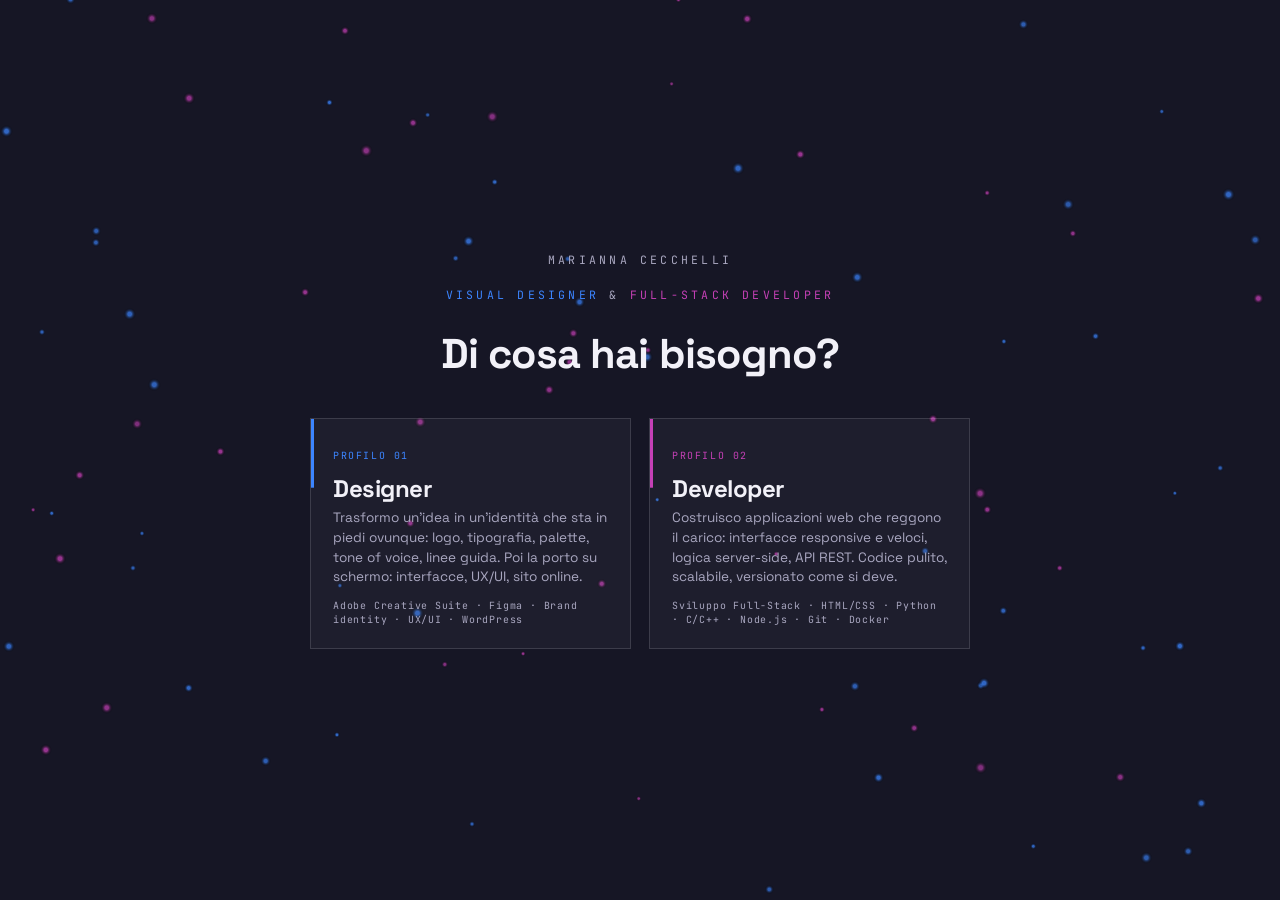
==== commit 872925ef: "sistemate cose" ====
--- a/index.html
+++ b/index.html
@@ -1,171 +1,261 @@
 <!DOCTYPE html>
 <html lang="it">
 <head>
-  <meta charset="UTF-8">
-  <meta name="viewport" content="width=device-width, initial-scale=1.0">
-  <title>Marianna Cecchelli — Portfolio</title>
-  <meta name="description" content="Portfolio di Marianna Cecchelli — Visual Designer &amp; Full-Stack Developer.">
-  <link rel="preconnect" href="https://fonts.googleapis.com">
-  <link rel="preconnect" href="https://fonts.gstatic.com" crossorigin>
-  <link href="https://fonts.googleapis.com/css2?family=Roboto:wght@400;500;700;900&display=swap" rel="stylesheet">
-  <link rel="stylesheet" href="css/style.css">
+	<meta charset="UTF-8">
+	<meta name="viewport" content="width=device-width, initial-scale=1.0">
+	<title>Marianna Cecchelli — Visual Designer &amp; Full-Stack Developer</title>
+	<meta name="description" content="Portfolio di Marianna Cecchelli — Visual Designer &amp; Full-Stack Developer. Firenze.">
+	<link rel="preconnect" href="https://fonts.googleapis.com">
+	<link rel="preconnect" href="https://fonts.gstatic.com" crossorigin>
+	<link href="https://fonts.googleapis.com/css2?family=Space+Grotesk:wght@400;500;700&family=JetBrains+Mono:wght@400;700&display=swap" rel="stylesheet">
+	<link rel="stylesheet" href="css/fonts.css">
+	<link rel="stylesheet" href="css/style.css">
+	<script>
+	(function(){
+		try{
+			var params = new URLSearchParams(location.search);
+			if (params.has('reset')){
+				sessionStorage.removeItem('mc-lens');
+			} else {
+				var l = params.get('lens') || sessionStorage.getItem('mc-lens');
+				if (l === 'design' || l === 'dev') document.documentElement.setAttribute('data-lens', l);
+			}
+		} catch(e){}
+	})();
+	</script>
 </head>
 <body>
 
-
-  <header class="site-header">
-    <a href="index.html" class="logo neon-glitch">M<span class="accent">.</span></a>
-    <nav class="nav" id="site-nav">
-      <a href="index.html" class="is-current">Home</a>
-      <a href="about.html">About</a>
-      <a href="portfolio.html">Portfolio</a>
-      <a href="contatti.html">Contatti</a>
-    </nav>
-    <button class="nav-toggle" aria-label="Apri menu" aria-expanded="false" aria-controls="site-nav">
-      <span></span><span></span><span></span>
-    </button>
-  </header>
-
-  <main id="top">
-
-    <!-- COVER PARTICELLE → ROLL 3D → ATTERRA SULLA HERO -->
-    <div class="roll-stage">
-      <div class="roll-sticky">
-
-        <!-- Layer 1: cover particellare, in cima, ruota via -->
-        <div class="roll-cover">
-          <canvas id="particles-canvas" class="particles-canvas"></canvas>
-          <p id="cover-welcome" class="cover-welcome">
-            <span class="cover-line1">welcome to my</span>
-            <span class="cover-line2">playground</span>
-          </p>
-          <div class="hero-scroll" aria-hidden="true">
-            <span></span> scroll
-          </div>
-        </div>
-
-        <!-- Layer 2: hero reale, sotto, rivelata dal roll — particelle ambient proprie -->
-        <section class="hero row-hero-block roll-hero-landing">
-          <canvas id="hero-particles-canvas" class="particles-canvas hero-particles-canvas"></canvas>
-          <div class="hero-inner">
-            <svg class="doodle doodle-star doodle-blue" style="top:-38px;right:-8px;transform:rotate(14deg);" viewBox="0 0 40 40" aria-hidden="true"><path d="M20 4 L23 17 L36 20 L23 23 L20 36 L17 23 L4 20 L17 17 Z" fill="none" stroke="currentColor" stroke-width="2.5" stroke-linejoin="round"/></svg>
-            <svg class="doodle doodle-x doodle-pink" style="bottom:-30px;left:-20px;transform:rotate(-12deg);" viewBox="0 0 32 32" aria-hidden="true"><path d="M6 6 L26 26 M26 6 L6 26" stroke="currentColor" stroke-width="3.5" stroke-linecap="round" fill="none"/></svg>
-            <p class="hero-eyebrow" data-reveal>Marianna Cecchelli</p>
-            <h1 data-reveal><span class="neon-glitch">Visual Designer &amp; Full-Stack Developer</span></h1>
-            <h3 style="margin-top:14px;font-family:var(--ff-head);font-weight:400;" data-reveal>Digital Portfolio</h3>
-          </div>
-        </section>
-
-      </div>
-    </div>
-
-    <!-- SERVIZI — blocco pieno bianco -->
-    <section class="row-block row-light" id="services">
-      <div class="row-inner">
-        <div class="section-head">
-          <h2 data-reveal>Servizi offerti <svg class="doodle-inline doodle-x doodle-pink" viewBox="0 0 32 32" aria-hidden="true"><path d="M6 6 L26 26 M26 6 L6 26" stroke="currentColor" stroke-width="3.5" stroke-linecap="round" fill="none"/></svg></h2>
-        </div>
-        <div class="row-divider center drip"></div>
-
-        <p class="services-tools" data-reveal>
-          <span class="services-tools-label">Programmi</span>
-          JavaScript / TypeScript — Python &amp; FastAPI — Node.js &amp; NestJS — Figma &amp; Adobe Creative Suite — Git &amp; Docker
-        </p>
-
-        <div class="services-grid">
-          <div class="service-block" data-reveal>
-            <span class="service-tag">Sviluppo</span>
-            <h3>Sviluppo Web Full-Stack</h3>
-            <p>Sviluppo e manutenzione di applicazioni web: interfacce responsive e performanti, logica server-side con Python (FastAPI) e Node.js, integrazione REST e workflow Git strutturati.</p>
-          </div>
-          <div class="service-block" data-reveal>
-            <span class="service-tag">Design</span>
-            <h3>Visual &amp; Brand Design</h3>
-            <p>Brand identity complete: logo, sistema tipografico, palette colori, tone of voice e brand guidelines, con Adobe Creative Suite e Figma.</p>
-          </div>
-        </div>
-      </div>
-    </section>
-
-    <!-- PORTFOLIO PREVIEW — blocco pieno bianco -->
-    <section class="row-block row-light">
-      <div class="row-inner">
-        <div class="section-head">
-          <h2 data-reveal>Progetti recenti <svg class="doodle-inline doodle-star doodle-blue" viewBox="0 0 40 40" aria-hidden="true"><path d="M20 4 L23 17 L36 20 L23 23 L20 36 L17 23 L4 20 L17 17 Z" fill="none" stroke="currentColor" stroke-width="2.5" stroke-linejoin="round"/></svg></h2>
-        </div>
-        <div class="row-divider center drip"></div>
-
-        <div class="work-grid">
-          <article class="work-card" data-reveal>
-            <div class="work-media">
-              <img src="assets/img/project-placeholder-1.jpg" alt="Anteprima progetto 1" loading="lazy">
-            </div>
-            <div class="work-body">
-              <div class="work-tags"><span>Web Development</span></div>
-              <h3>ITRAD — Applicazioni web industriali</h3>
-              <p>Sviluppo e manutenzione di applicazioni web in ambiente aerospace &amp; defense, con focus su qualità del codice e scalabilità.</p>
-            </div>
-          </article>
-          <article class="work-card" data-reveal>
-            <div class="work-media">
-              <img src="assets/img/project-placeholder-2.jpg" alt="Anteprima progetto 2" loading="lazy">
-            </div>
-            <div class="work-body">
-              <div class="work-tags"><span>Brand Identity</span></div>
-              <h3>ITRAD — Rebranding</h3>
-              <p>Rebranding completo della brand identity: logo, sistema tipografico, palette colori e brand guidelines.</p>
-            </div>
-          </article>
-          <article class="work-card" data-reveal>
-            <div class="work-media">
-              <img src="assets/img/project-placeholder-3.jpg" alt="Anteprima progetto 3" loading="lazy">
-            </div>
-            <div class="work-body">
-              <div class="work-tags"><span>WordPress</span></div>
-              <h3>EdV — A Garden with a View</h3>
-              <p>Rebranding, sito web e podcast per un brand locale.</p>
-            </div>
-          </article>
-        </div>
-
-        <div class="work-more" data-reveal>
-          <a href="portfolio.html" class="btn btn-ghost">Vedi tutti i progetti →</a>
-        </div>
-      </div>
-    </section>
-
-    <!-- CTA CONTATTI — blocco pieno bianco -->
-    <section class="row-block row-light">
-      <div class="row-inner contact-cta-inner">
-        <p style="font-style:italic;opacity:.8;margin-bottom:8px;" data-reveal><em>Cerchi un professionista?</em></p>
-        <h2 style="font-family:var(--ff-head);font-size:clamp(1.6rem,4vw,2.4rem);" data-reveal>Contattami</h2>
-        <div class="row-divider center drip" style="max-width:1180px;"></div>
-
-        <div class="contact-cta-grid" data-reveal>
-          <div>
-            <div class="icon-circle" aria-hidden="true">@</div>
-            <h3>Email</h3>
-            <a href="mailto:cecchelli.marianna@gmail.com">cecchelli.marianna@gmail.com</a>
-          </div>
-          <div>
-            <div class="icon-circle" aria-hidden="true">in</div>
-            <h3>LinkedIn</h3>
-            <a href="#" target="_blank" rel="noopener">Marianna Cecchelli</a>
-          </div>
-        </div>
-      </div>
-    </section>
-
-  </main>
-
-  <footer class="site-footer">
-    <div class="row-inner">
-      <div class="row-divider" style="opacity:.15;"></div>
-      <p>Portfolio personale di Marianna Cecchelli — contenuti e progetti in aggiornamento.</p>
-      <p style="margin-top:10px;">&copy; <span id="year"></span> Marianna Cecchelli.</p>
-    </div>
-  </footer>
-
-  <script src="js/script.js"></script>
+<div class="lens-gate">
+	<canvas id="gate-particles-canvas" class="particles-canvas"></canvas>
+	<p class="hero-eyebrow">Marianna Cecchelli</p>
+	<p class="hero-eyebrow"><span class="w-design">Visual Designer</span> &amp; <span class="w-dev">Full-stack Developer</span></p>
+	<h1>Di cosa hai bisogno?</h1>
+	<div class="lens-picker" role="group" aria-label="Scegli il profilo da cui guardare il portfolio">
+		<button type="button" class="lens-card is-design" data-set-lens="design" aria-pressed="false">
+			<span class="lc-kicker">Profilo 01</span>
+			<h2>Designer</h2>
+			<p>Trasformo un'idea in un'identità che sta in piedi ovunque: logo, tipografia, palette, tone of voice, linee guida. Poi la porto su schermo: interfacce, UX/UI, sito online.</p>
+			<p class="lc-stack">Adobe Creative Suite · Figma · Brand identity · UX/UI · WordPress</p>
+		</button>
+		<button type="button" class="lens-card is-dev" data-set-lens="dev" aria-pressed="false">
+			<span class="lc-kicker">Profilo 02</span>
+			<h2>Developer</h2>
+			<p>Costruisco applicazioni web che reggono il carico: interfacce responsive e veloci, logica server-side, API REST. Codice pulito, scalabile, versionato come si deve.</p>
+			<p class="lc-stack">Sviluppo Full-Stack · HTML/CSS · Python · C/C++ · Node.js · Git · Docker</p>
+		</button>
+	</div>
+</div>
+
+<div class="lens-sweep" aria-hidden="true"></div>
+
+<header class="site-header">
+	<a href="index.html" class="logo"><img src="assets/img/logo.png" alt="Marianna Cecchelli" class="logo-img"></a>
+
+	<div class="lens-pill">
+		<span>Profilo: <b id="lens-name">—</b></span>
+		<button type="button" id="lens-swap">ribalta</button>
+	</div>
+
+	<nav class="nav" id="site-nav">
+		<a href="index.html" class="is-current">Home</a>
+		<a href="about.html">About</a>
+		<a href="portfolio.html">Portfolio</a>
+		<a href="contatti.html">Contatti</a>
+	</nav>
+
+	<button class="nav-toggle" aria-label="Apri menu" aria-expanded="false" aria-controls="site-nav">
+		<span></span><span></span><span></span>
+	</button>
+</header>
+
+<main id="top">
+
+	<!-- COVER PARTICELLE → ROLL 3D → ATTERRA SULLA HERO -->
+	<div class="roll-stage">
+		<div class="roll-sticky">
+
+			<!-- Layer 1: cover particellare, in cima, ruota via -->
+			<div class="roll-cover">
+				<canvas id="particles-canvas" class="particles-canvas"></canvas>
+				<p id="cover-welcome" class="cover-welcome">
+					<span class="cover-line1">welcome to my</span>
+					<span class="cover-line2">playground</span>
+				</p>
+				<div class="hero-scroll" aria-hidden="true">
+					<span></span> scroll
+				</div>
+			</div>
+
+			<!-- Layer 2: hero reale, sotto, rivelata dal roll — particelle ambient proprie -->
+			<section class="hero roll-hero-landing">
+				<canvas id="hero-particles-canvas" class="particles-canvas hero-particles-canvas"></canvas>
+
+				<div class="hero-inner">
+					<p class="hero-eyebrow"
+						 data-both='Marianna Cecchelli — Visual Designer &amp; Full-Stack Developer'
+						 data-design='Marianna Cecchelli — <span class="w-design">Designer</span>'
+						 data-dev='Marianna Cecchelli — <span class="w-dev">Developer</span>'>
+						Marianna Cecchelli — Visual Designer &amp; Full-Stack Developer
+					</p>
+
+					<h1 data-both='Chi <span class="w-design">progetta</span> è anche chi <span class="w-dev">costruisce</span>'
+							data-design='Progetto identità visive<br>e poi le <span class="w-dev">costruisco</span>'
+							data-dev='Costruisco applicazioni web<br>e prima le <span class="w-design">progetto</span>'>
+						Chi <span class="w-design">progetta</span> è anche chi <span class="w-dev">costruisce</span>
+					</h1>
+
+					<p class="hero-sub"
+						 data-both="Visual Designer e Full-Stack Developer. Due mestieri, una persona sola: scegli da quale lato guardarla."
+						 data-design="Lato progetto: brand identity, sistemi visivi, interfacce. Il codice non sparisce — passa in secondo piano."
+						 data-dev="Lato codice: applicazioni web, API, architettura. Il design non sparisce — passa in secondo piano.">
+						Visual Designer e Full-Stack Developer. Due mestieri, una persona sola: scegli da quale lato guardarla.
+					</p>
+				</div>
+			</section>
+
+		</div>
+	</div>
+
+	<!-- SERVIZI -->
+	<section class="row-block" id="services">
+		<div class="row-inner">
+			<p class="meta" data-reveal>Cosa faccio</p>
+			<h2 class="section-title" data-reveal>Servizi</h2>
+			<div class="row-divider"></div>
+
+			<p class="services-tools" data-reveal>
+				<b>JavaScript / TypeScript</b> · <b>Python &amp; FastAPI</b> · <b>Node.js &amp; NestJS</b> · <b>REST</b> ·
+				<b>Git &amp; Docker</b> · <b>Figma</b> · <b>Adobe Creative Suite</b>
+			</p>
+
+			<div class="services-grid">
+				<div class="service-block is-dev" data-reveal>
+					<span class="service-tag">Sviluppo</span>
+					<h3>Sviluppo Web Full-Stack</h3>
+					<p data-both="Applicazioni web complete: interfacce responsive e performanti, logica server-side con Python (FastAPI) e Node.js, integrazione REST e workflow Git strutturati."
+						 data-dev="Applicazioni web complete: interfacce responsive e performanti, logica server-side con Python (FastAPI) e Node.js, integrazione REST e workflow Git strutturati. È il lavoro che faccio oggi, in ambito aerospace &amp; defense."
+						 data-design="So cosa costa costruire ciò che disegno: consegno sistemi e file che uno sviluppatore può implementare senza doverli reinventare.">
+						Applicazioni web complete: interfacce responsive e performanti, logica server-side con Python (FastAPI) e Node.js, integrazione REST e workflow Git strutturati.
+					</p>
+				</div>
+
+				<div class="service-block is-design" data-reveal>
+					<span class="service-tag">Design</span>
+					<h3>Visual &amp; Brand Design</h3>
+					<p data-both="Brand identity complete: logo, sistema tipografico, palette colori, tone of voice e brand guidelines, con Adobe Creative Suite e Figma."
+						 data-design="Brand identity complete: logo, sistema tipografico, palette colori, tone of voice e brand guidelines, con Adobe Creative Suite e Figma. Formazione IED, mostra esposta e riconoscimenti di settore."
+						 data-dev="Il design non è un livello che arriva dopo: componenti, spaziature e stati nascono come sistema, non come patch CSS a fine sprint.">
+						Brand identity complete: logo, sistema tipografico, palette colori, tone of voice e brand guidelines, con Adobe Creative Suite e Figma.
+					</p>
+				</div>
+			</div>
+		</div>
+	</section>
+
+	<!-- PROGETTI RECENTI -->
+	<section class="row-block" id="work">
+		<div class="row-inner">
+			<p class="meta" data-reveal>Progetti recenti</p>
+			<h2 class="section-title" data-reveal>Portfolio</h2>
+			<div class="row-divider"></div>
+
+			<div class="work-grid">
+				<article class="work-card" data-lens="dev" data-reveal>
+					<div class="work-media">
+						<img src="assets/img/project-itrad-web.svg" alt="ITRAD — applicazioni web industriali" loading="lazy">
+					</div>
+					<div class="work-body">
+						<div class="work-tags"><span>Web Development</span></div>
+						<h3>ITRAD — Applicazioni web industriali</h3>
+						<p data-both="Sviluppo e manutenzione di applicazioni web in ambiente aerospace &amp; defense, con focus su qualità del codice e scalabilità."
+							 data-dev="Back-end Python/FastAPI, front-end TypeScript, API REST, code review e workflow Git in ambiente aerospace &amp; defense."
+							 data-design="Interfacce per uso industriale: densità di dati alta, gerarchie chiare, stati leggibili anche sotto pressione operativa.">
+							Sviluppo e manutenzione di applicazioni web in ambiente aerospace &amp; defense, con focus su qualità del codice e scalabilità.
+						</p>
+					</div>
+				</article>
+
+				<article class="work-card" data-lens="design" data-reveal>
+					<div class="work-media">
+						<img src="assets/img/project-itrad-brand.svg" alt="ITRAD — rebranding" loading="lazy">
+					</div>
+					<div class="work-body">
+						<div class="work-tags"><span>Brand &amp; Design</span></div>
+						<h3>ITRAD — Rebranding</h3>
+						<p data-both="Rebranding completo della brand identity: logo, sistema tipografico, palette colori e brand guidelines."
+							 data-design="Rebranding completo: logo, sistema tipografico, palette colori, applicazioni e brand guidelines per un'azienda del settore industriale."
+							 data-dev="La stessa identità è poi diventata la base visiva delle interfacce che sviluppo per l'azienda: un sistema unico, non due mondi separati.">
+							Rebranding completo della brand identity: logo, sistema tipografico, palette colori e brand guidelines.
+						</p>
+					</div>
+				</article>
+
+				<article class="work-card" data-lens="design" data-reveal>
+					<div class="work-media">
+						<img src="assets/img/project-edv.svg" alt="EdV — A Garden with a View" loading="lazy">
+					</div>
+					<div class="work-body">
+						<div class="work-tags"><span>WordPress &amp; Strategy</span></div>
+						<h3>EdV — A Garden with a View</h3>
+						<p data-both="Rebranding, sito web e podcast per un brand locale."
+							 data-design="Rebranding e identità per un brand locale, estesa al sito e alla comunicazione del podcast."
+							 data-dev="Sito su WordPress: tema, struttura dei contenuti e messa a terra tecnica della comunicazione del brand.">
+							Rebranding, sito web e podcast per un brand locale.
+						</p>
+					</div>
+				</article>
+			</div>
+
+			<div class="work-more" data-reveal>
+				<a href="portfolio.html" class="btn"
+					 data-both="Vedi tutti i progetti →"
+					 data-design="Vedi tutti i progetti di design →"
+					 data-dev="Vedi tutti i progetti di sviluppo →">Vedi tutti i progetti →</a>
+			</div>
+		</div>
+	</section>
+
+	<!-- CTA CONTATTI -->
+	<section class="row-block" id="contatti-cta">
+		<div class="row-inner">
+			<p class="meta" data-reveal>Parliamone</p>
+			<h2 class="section-title" data-reveal>Contattami</h2>
+			<div class="row-divider"></div>
+
+			<p class="lead" data-reveal
+				 data-both="Firenze, in sede o da remoto. Se il progetto ha bisogno di entrambi i profili, tanto meglio."
+				 data-design="Firenze, in sede o da remoto. Se ti serve un'identità che regga anche una volta messa in produzione, scrivimi."
+				 data-dev="Firenze, in sede o da remoto. Se ti serve chi scrive il codice senza perdere di vista l'interfaccia, scrivimi.">
+				Firenze, in sede o da remoto. Se il progetto ha bisogno di entrambi i profili, tanto meglio.
+			</p>
+
+			<div class="contact-grid" data-reveal style="margin-top:36px;">
+				<div class="contact-item">
+					<p class="meta">Email</p>
+					<a href="mailto:cecchelli.marianna@gmail.com">cecchelli.marianna@gmail.com</a>
+				</div>
+				<div class="contact-item">
+					<p class="meta">LinkedIn</p>
+					<a href="#" target="_blank" rel="noopener">Marianna Cecchelli</a>
+				</div>
+				<div class="contact-item">
+					<p class="meta">GitHub</p>
+					<a href="#" target="_blank" rel="noopener">Marianna Cecchelli</a>
+				</div>
+			</div>
+		</div>
+	</section>
+
+</main>
+
+<footer class="site-footer">
+	<div class="row-inner">
+		<p>© <span id="year"></span> Marianna Cecchelli</p>
+		<p>Firenze — contenuti e progetti in aggiornamento</p>
+	</div>
+</footer>
+
+<script src="js/script.js"></script>
 </body>
 </html>
--- a/css/fonts.css
+++ b/css/fonts.css
@@ -0,0 +1,17 @@
+/* =============================================================================
+   FONT — Urban Spray (il tuo file, incorporato in base64 così funziona anche
+   aprendo il sito da file:// o spostando la cartella).
+   Se preferisci servirlo dal disco, sostituisci il blocco qui sotto con:
+
+   @font-face {
+     font-family: 'UrbanSpray';
+     src: url('../assets/fonts/urban_spray/URBAN-SPRAY.ttf') format('truetype');
+     font-display: swap;
+   }
+   ============================================================================= */
+
+@font-face {
+  font-family: 'UrbanSpray';
+  font-display: swap;
+  src: url([data-uri]) format('truetype');
+}
--- a/css/style.css
+++ b/css/style.css
@@ -1,689 +1,493 @@
-/* ---------- Reset & base ---------- */
+/* =============================================================================
+   MARIANNA CECCHELLI — PORTFOLIO
+   Foglio di stile condiviso (index / about / portfolio / contatti)
+
+   Sistema: 1 fondo + 2 accent. La DUALITÀ è una variabile sola (--dom / --sub)
+   che si ribalta quando il visitatore sceglie l'anima Designer o Developer.
+   ============================================================================= */
+
 *, *::before, *::after { box-sizing: border-box; margin: 0; padding: 0; }
 
-:root {
-  /* palette base del sito: 1 sfondo + 2 colori di evidenziazione */
-  --bg: #161625;
-  --accent: #3c85ff;    /* evidenziazione 1 — blu */
-  --accent-2: #c540b6;  /* evidenziazione 2 — magenta */
-
-  --text: #f2f1f8;
-  --text-dim: #a9a7c0;
-
-  --ff-head: 'Roboto', system-ui, sans-serif;
-  --ff-body: 'Helvetica Neue', Helvetica, Arial, sans-serif;
-}
-
-html { scroll-behavior: smooth; }
-
-body {
-  background: var(--bg);
-  color: var(--text);
-  font-family: var(--ff-body);
-  line-height: 1.5;
-  overflow-x: hidden;
-}
-
-img { max-width: 100%; display: block; }
-a { color: inherit; text-decoration: none; }
-ul { list-style: none; }
-
-.accent { color: var(--accent); }
-
-/* ---------- Row blocks (full-bleed, sfondo unico) ---------- */
-.row-block {
-  width: 100%;
-  padding: 110px 6vw;
-}
-.row-hero-block,
-.row-light,
-.row-dark,
-.row-about,
-.row-portfolio,
-.row-contact {
-  background: var(--bg);
-  color: var(--text);
-}
-.row-portfolio { padding: 60px 3vw; }
-
-@media (max-width: 700px) {
-  .row-block { padding: 70px 6vw; }
-}
-
-.row-inner { max-width: 1180px; margin: 0 auto; }
-
-/* thin full-width divider, like the original "Full Width Line" */
-.row-divider {
-  width: 100%;
-  height: 1px;
-  background: currentColor;
-  opacity: .18;
-  margin: 40px 0;
-}
-.row-divider.center { max-width: 1180px; margin-left: auto; margin-right: auto; }
-
-/* ---------- Header ---------- */
-.site-header {
-  position: fixed;
-  top: 0; left: 0; right: 0;
-  display: flex;
-  align-items: center;
-  justify-content: space-between;
-  padding: 24px 6vw;
-  z-index: 100;
-  background: linear-gradient(to bottom, rgba(0,0,0,.35), transparent);
-}
-
-.logo {
-  font-family: var(--ff-head);
-  font-size: 1.4rem;
-  font-weight: 700;
-  letter-spacing: -0.02em;
-  color: #fff;
-}
-
-.nav { display: flex; gap: 36px; }
-.nav a {
-  font-size: .95rem;
-  color: rgba(255,255,255,.75);
-  position: relative;
-  transition: color .25s ease;
-}
-.nav a::after {
-  content: '';
-  position: absolute;
-  left: 0; bottom: -4px;
-  width: 0; height: 1px;
-  background: var(--accent);
-  transition: width .25s ease;
-}
-.nav a:hover { color: #fff; }
-.nav a:hover::after { width: 100%; }
-.nav a.is-current { color: #fff; }
-.nav a.is-current::after { width: 100%; }
-
-.nav-toggle { display: none; flex-direction: column; gap: 5px; background: none; border: none; cursor: pointer; }
-.nav-toggle span { width: 22px; height: 2px; background: #fff; }
-
-@media (max-width: 780px) {
-  .nav {
-    display: none;
-    position: fixed;
-    top: 70px; right: 6vw;
-    flex-direction: column;
-    gap: 20px;
-    background: var(--bg);
-    border: 1px solid rgba(255,255,255,.15);
-    border-radius: 10px;
-    padding: 24px 32px;
+:root{
+  /* palette — punto fermo */
+  --bg:#161625;
+  --blue:#3c85ff;
+  --magenta:#c540b6;
+  --text:#f2f1f8;
+  --dim:#a9a7c0;
+
+  /* dominante / subordinato: TUTTO il sito legge queste due, mai --blue/--magenta */
+  --dom:var(--blue);
+  --sub:var(--magenta);
+  --dom-rgb:60,133,255;
+  --sub-rgb:197,64,182;
+  --mix:50%;                 /* equilibrio del gradiente: 50% = doppia anima */
+
+  --grad:linear-gradient(100deg,
+      var(--dom) 0%,
+      var(--dom) calc(var(--mix) - 20%),
+      var(--sub) calc(var(--mix) + 28%),
+      var(--sub) 100%);
+
+  /* tipografia:
+     - Urban Spray: SOLO accenti (cover + titoli di sezione). Maiuscolo, dosato.
+     - Space Grotesk: titoli, UI e testo. Grottesca leggermente "storta": sta
+       esattamente tra il lato progetto e il lato codice.
+     - JetBrains Mono: etichette, numeri, meta — la voce del codice. */
+  --ff-spray:'UrbanSpray', 'Impact', sans-serif;
+  --ff-body:'Space Grotesk', system-ui, sans-serif;
+  --ff-mono:'JetBrains Mono', ui-monospace, monospace;
+
+  --wrap:1180px;
+}
+
+/* --- I DUE PROFILI --------------------------------------------------------
+   Non sono due temi cromatici: cambiano colore dominante, gerarchia dei
+   contenuti, copy, ordine dei progetti, texture di fondo e segno grafico. */
+html[data-lens="design"]{
+  --dom:var(--blue); --sub:var(--magenta);
+  --dom-rgb:60,133,255;  --sub-rgb:197,64,182;
+  --mix:72%;
+}
+html[data-lens="dev"]{
+  --dom:var(--magenta); --sub:var(--blue);
+  --dom-rgb:197,64,182;  --sub-rgb:60,133,255;
+  --mix:72%;
+}
+
+html{ scroll-behavior:smooth; }
+
+body{
+  background:var(--bg);
+  color:var(--text);
+  font-family:var(--ff-body);
+  line-height:1.6;
+  overflow-x:hidden;
+  -webkit-font-smoothing:antialiased;
+}
+img{ max-width:100%; display:block; }
+a{ color:inherit; text-decoration:none; }
+ul{ list-style:none; }
+button{ font:inherit; color:inherit; }
+:focus-visible{ outline:2px solid var(--dom); outline-offset:3px; }
+
+/* texture di fondo: griglia tecnica (Developer) vs velo spray (Designer) */
+body::before{
+  content:''; position:fixed; inset:0; z-index:0; pointer-events:none;
+  opacity:0; transition:opacity .6s ease, background .6s ease;
+}
+html[data-lens="dev"] body::before{
+  opacity:.30;
+  background-image:
+    linear-gradient(rgba(197,64,182,.10) 1px, transparent 1px),
+    linear-gradient(90deg, rgba(197,64,182,.10) 1px, transparent 1px);
+  background-size:64px 64px;
+}
+html[data-lens="design"] body::before{
+  opacity:.45;
+  background-image:
+    radial-gradient(circle at 12% 18%, rgba(60,133,255,.16), transparent 42%),
+    radial-gradient(circle at 88% 72%, rgba(60,133,255,.12), transparent 46%);
+}
+.site-header, main, .site-footer{ position:relative; z-index:1; }
+
+/* =========================================================================
+   LAYOUT
+   ========================================================================= */
+.row-block{ width:100%; padding:120px 6vw; }
+.row-inner{ max-width:var(--wrap); margin:0 auto; }
+@media (max-width:700px){ .row-block{ padding:78px 6vw; } }
+
+/* divisore: tratto di marker netto, doppia passata (niente colature) */
+.row-divider{
+  width:100%; max-width:var(--wrap); height:12px; margin:30px auto 60px;
+  background:var(--grad);
+  -webkit-mask:var(--marker) no-repeat center / 100% 100%;
+          mask:var(--marker) no-repeat center / 100% 100%;
+  --marker:url("data:image/svg+xml,%3Csvg xmlns='http://www.w3.org/2000/svg' viewBox='0 0 1180 12' preserveAspectRatio='none'%3E%3Cpath d='M4 7.4 L1176 4.2 L1176 8.8 L4 10.4 Z' fill='%23fff'/%3E%3Cpath d='M20 3.1 L560 2.0 L556 4.3 L20 5.2 Z' fill='%23fff' opacity='.5'/%3E%3C/svg%3E");
+  transition:background .5s ease;
+}
+.row-divider.short{ max-width:200px; margin:24px 0 44px; }
+
+/* etichetta ricorrente: cambia segno col profilo (mono `//` vs spray `✦`) */
+.meta{
+  font-family:var(--ff-mono);
+  font-size:.72rem; letter-spacing:.16em; text-transform:uppercase;
+  color:var(--dim);
+}
+html[data-lens="dev"] .meta::before{ content:'// '; color:var(--dom); }
+html[data-lens="design"] .meta::before{ content:'✦ '; color:var(--dom); }
+
+/* titolo di sezione: font pulito, leggibile (Urban Spray resta solo sulla cover:
+   la texture "spray" del font ha decine di micro-triangoli incorporati nei glifi,
+   a queste dimensioni diventa rumore che rompe la leggibilità) */
+.section-title{
+  font-family:var(--ff-body);
+  font-weight:700;
+  font-size:clamp(2.8rem,7vw,5rem);
+  line-height:1.15;
+  letter-spacing:-.02em;
+  color:var(--dom);
+}
+@supports (background-clip:text) or (-webkit-background-clip:text){
+  .section-title{
+    background:var(--grad);
+    -webkit-background-clip:text; background-clip:text; color:transparent;
   }
-  .nav.is-open { display: flex; }
-  .nav-toggle { display: flex; }
-}
-
-/* ---------- Cover particelle -> roll 3D -> atterra sulla hero ---------- */
-.roll-stage { position: relative; height: 230vh; }
-.roll-sticky {
-  position: sticky;
-  top: 0;
-  height: 100vh;
-  overflow: hidden;
-  perspective: 1700px;
-}
-@media (prefers-reduced-motion: reduce) {
-  .roll-stage { height: auto; }
-  .roll-sticky { position: relative; height: auto; overflow: visible; }
-  .roll-cover { display: none; }
-  .roll-hero-landing { position: relative !important; opacity: 1 !important; }
-}
-
-.roll-cover, .roll-hero-landing {
-  position: absolute;
-  inset: 0;
-  width: 100%;
-  height: 100%;
-}
-.roll-cover {
-  z-index: 2;
-  background: var(--bg);
-  transform-origin: top center;
-  backface-visibility: hidden;
-  will-change: transform, opacity;
-}
-.roll-hero-landing { z-index: 1; }
-
-.particles-canvas {
-  position: absolute;
-  inset: 0;
-  width: 100%;
-  height: 100%;
-}
-.hero-particles-canvas {
-  z-index: 0;
-}
-
-@font-face {
-  font-family: 'UrbanSpray';
-  src: url('../assets/fonts/urban_spray/URBAN-SPRAY.ttf') format('truetype');
-  font-display: swap;
-}
-
-.cover-welcome {
-  position: absolute;
-  inset: 0;
-  display: flex;
-  flex-direction: column;
-  align-items: center;
-  justify-content: center;
-  text-align: center;
-  color: var(--text);
-  pointer-events: none;
-  opacity: 0;
-  filter: blur(12px);
-  will-change: opacity, filter, transform;
-}
-.cover-line1 {
-  display: block;
-  font-family: var(--ff-head);
-  font-size: clamp(1.1rem, 2.4vw, 1.6rem);
-  letter-spacing: .08em;
-  text-transform: uppercase;
-  color: var(--text-dim);
-}
-.cover-line2 {
-  display: block;
-  font-family: 'UrbanSpray', var(--ff-head), sans-serif;
-  text-transform: uppercase;
-  font-size: clamp(3.4rem, 10vw, 7.5rem);
-  line-height: 1.6;
-  letter-spacing: .02em;
-  margin-top: -12px;
-  color: var(--accent); /* fallback se background-clip:text non supportato */
-}
-@supports (background-clip: text) or (-webkit-background-clip: text) {
-  .cover-line2 {
-    background: linear-gradient(135deg, var(--accent), var(--accent-2));
-    -webkit-background-clip: text;
-    background-clip: text;
-    color: transparent;
+}
+h1,h2,h3{ font-family:var(--ff-body); font-weight:700; letter-spacing:-.02em; line-height:1.15; }
+.lead{ color:var(--dim); font-size:1.05rem; max-width:60ch; }
+
+/* =========================================================================
+   HEADER
+   ========================================================================= */
+.site-header{
+  position:fixed; top:0; left:0; right:0; z-index:100;
+  display:flex; align-items:center; justify-content:space-between; gap:18px;
+  padding:20px 6vw;
+  background:linear-gradient(to bottom, rgba(11,11,20,.75), rgba(11,11,20,0));
+}
+.logo{ display:flex; align-items:center; }
+.logo-img{ height:34px; width:auto; display:block; mix-blend-mode:screen; }
+
+.nav{ display:flex; gap:30px; align-items:center; }
+.nav a{ font-size:.92rem; color:rgba(242,241,248,.72); position:relative; padding:4px 0; transition:color .25s ease; }
+.nav a::after{ content:''; position:absolute; left:0; bottom:0; width:0; height:2px; background:var(--grad); transition:width .25s ease; }
+.nav a:hover, .nav a.is-current{ color:var(--text); }
+.nav a:hover::after, .nav a.is-current::after{ width:100%; }
+
+/* indicatore di profilo: compare solo quando un'anima è stata scelta */
+.lens-pill{
+  display:flex; align-items:center; gap:9px;
+  font-family:var(--ff-mono); font-size:.64rem; letter-spacing:.1em; text-transform:uppercase;
+  border:1px solid rgba(242,241,248,.18); border-radius:999px; padding:6px 8px 6px 13px;
+  opacity:0; transform:translateY(-6px); pointer-events:none;
+  transition:opacity .35s ease, transform .35s ease, border-color .5s ease;
+}
+html[data-lens] .lens-pill{ opacity:1; transform:none; pointer-events:auto; border-color:rgba(var(--dom-rgb),.6); }
+.lens-pill b{ color:var(--dom); font-weight:700; }
+.lens-pill button{
+  background:none; border:1px solid rgba(242,241,248,.22); border-radius:999px;
+  padding:3px 9px; cursor:pointer; font-family:var(--ff-mono); font-size:.6rem;
+  transition:background .2s ease, border-color .2s ease, color .2s ease;
+}
+.lens-pill button:hover{ background:var(--dom); border-color:var(--dom); color:var(--bg); }
+
+/* --- gate d'ingresso: prima di scegliere design/dev non esiste "entrambi",
+   il resto del sito resta nascosto finché non si sceglie ------------------ */
+.lens-gate{
+  position:fixed; inset:0; z-index:50; background:var(--bg);
+  display:flex; flex-direction:column; align-items:center; justify-content:center;
+  text-align:center; padding:6vw;
+}
+.lens-gate > *:not(.particles-canvas){ position:relative; z-index:1; }
+.lens-gate .particles-canvas{ z-index:0; }
+.lens-gate h1{ font-size:clamp(1.8rem,4vw,2.6rem); margin:10px 0 4px; }
+html[data-lens] .lens-gate{ display:none; }
+html:not([data-lens]) body{ overflow:hidden; }
+html:not([data-lens]) body > *:not(.lens-gate){ display:none; }
+
+.nav-toggle{ display:none; flex-direction:column; gap:5px; background:none; border:none; cursor:pointer; padding:6px; }
+.nav-toggle span{ width:24px; height:2px; background:var(--text); display:block; }
+@media (max-width:940px){
+  .nav{
+    display:none; position:fixed; top:72px; right:6vw; flex-direction:column; gap:18px;
+    background:var(--bg); border:1px solid rgba(242,241,248,.15); border-radius:12px; padding:26px 34px;
   }
-}
-
-/* ---------- Hero ---------- */
-.hero {
-  min-height: 90vh;
-  height: 100%;
-  display: flex;
-  align-items: center;
-  justify-content: center;
-  text-align: center;
-  position: relative;
-}
-.hero-inner {
-  max-width: 900px;
-  padding: 0 5%;
-  position: relative;
-  z-index: 1;
-  pointer-events: none;
-}
-
-.hero-eyebrow {
-  font-family: var(--ff-head);
-  text-transform: uppercase;
-  letter-spacing: .18em;
-  font-size: .8rem;
-  color: var(--accent);
-  margin-bottom: 24px;
-}
-
-.hero h1 {
-  font-family: var(--ff-head);
-  font-size: clamp(2rem, 5.5vw, 4.2rem);
-  line-height: 1.1;
-  letter-spacing: -0.02em;
-  font-weight: 700;
-}
-
-.hero-lead {
-  margin-top: 24px;
-  color: var(--text-dim);
-  font-size: 1.1rem;
-}
-
-.hero-cta { margin-top: 40px; display: flex; gap: 18px; flex-wrap: wrap; justify-content: center; }
-
-.btn {
-  padding: 15px 28px;
-  border: 2px solid currentColor;
-  border-radius: 999px;
-  font-size: .95rem;
-  font-weight: 500;
-  transition: background .25s ease, color .25s ease;
-  display: inline-block;
-}
-.btn-primary {
-  background: linear-gradient(135deg, var(--accent), var(--accent-2));
-  border-color: transparent;
-  color: #0d0d17;
-}
-.btn-primary:hover { background: transparent; border-color: var(--accent-2); color: var(--accent-2); }
-.btn-ghost:hover { background: currentColor; }
-.btn-ghost:hover { color: var(--bg); }
-
-.hero-scroll {
-  position: absolute;
-  z-index: 1;
-  pointer-events: none;
-  bottom: 30px; left: 50%;
-  transform: translateX(-50%);
-  font-size: .75rem;
-  color: var(--text-dim);
-  text-transform: uppercase;
-  letter-spacing: .15em;
-  display: flex;
-  flex-direction: column;
-  align-items: center;
-  gap: 10px;
-}
-.hero-scroll span {
-  width: 1px; height: 40px;
-  background: linear-gradient(to bottom, var(--accent), transparent);
-  display: block;
-}
-
-/* ---------- Section head ---------- */
-.section-head {
-  display: flex;
-  align-items: baseline;
-  justify-content: center;
-  gap: 18px;
-  margin-bottom: 20px;
-  text-align: center;
-}
-.section-num {
-  font-family: var(--ff-head);
-  color: var(--accent);
-  font-size: .9rem;
-}
-.section-head h2 {
-  font-family: var(--ff-head);
-  font-size: clamp(1.6rem, 4vw, 2.4rem);
-  letter-spacing: -0.02em;
-}
-
-/* ---------- Outline icon (nectar_icon border-basic) ---------- */
-.icon-circle {
-  width: 52px; height: 52px;
-  border: 2px solid var(--accent-2);
-  color: var(--accent-2);
-  border-radius: 50%;
-  display: flex;
-  align-items: center;
-  justify-content: center;
-  font-family: var(--ff-head);
-  font-size: .9rem;
-  margin: 0 auto 22px;
-}
-.col-left .icon-circle { margin-left: 0; }
-
-/* ---------- Services (flat, no cards) ---------- */
-.services-tools {
-  text-align: center;
-  font-size: .95rem;
-  margin-bottom: 60px;
-}
-.services-tools-label {
-  display: block;
-  font-family: var(--ff-head);
-  text-transform: uppercase;
-  letter-spacing: .12em;
-  font-size: .8rem;
-  margin-bottom: 10px;
-  color: inherit;
-}
-
-/* ---------- Servizi: collage graffito (2 schede, leggermente ruotate) ---------- */
-.services-grid {
-  display: flex;
-  flex-wrap: wrap;
-  justify-content: center;
-  gap: 46px 40px;
-  text-align: left;
-  max-width: 900px;
-  margin: 0 auto;
-}
-.service-block {
-  flex: 1 1 320px;
-  max-width: 400px;
-  background: rgba(242, 241, 248, .04);
-  border: 1px solid rgba(242, 241, 248, .14);
-  padding: 30px 28px 26px;
-  transition: transform .25s ease;
-}
-.service-block:nth-child(1) { transform: rotate(-1.6deg); }
-.service-block:nth-child(2) { transform: rotate(1.4deg); margin-top: 22px; }
-.service-block:hover { transform: rotate(0deg) translateY(-3px); }
-.service-tag {
-  display: inline-block;
-  font-family: var(--ff-head);
-  font-weight: 700;
-  font-size: .68rem;
-  text-transform: uppercase;
-  letter-spacing: .08em;
-  color: var(--bg);
-  background: var(--accent-2);
-  padding: 3px 10px;
-  transform: rotate(-2deg);
-}
-.service-block:nth-child(2) .service-tag { background: var(--accent); transform: rotate(1.5deg); }
-.service-block h3 {
-  font-family: var(--ff-head);
-  margin: 16px 0 12px;
-  font-size: 1.15rem;
-}
-.service-block p { font-size: .95rem; }
-@media (max-width: 800px) {
-  .service-block:nth-child(1),
-  .service-block:nth-child(2) { transform: none; margin-top: 0; }
-}
-
-/* ---------- Work / Portfolio ---------- */
-.work-filters {
-  display: flex;
-  gap: 10px;
-  justify-content: center;
-  flex-wrap: wrap;
-  margin-bottom: 30px;
-  padding: 0 3vw;
-}
-.filter-btn {
-  background: none;
-  border: 1px solid rgba(255,255,255,.4);
-  color: inherit;
-  padding: 9px 20px;
-  border-radius: 999px;
-  cursor: pointer;
-  font-size: .85rem;
-  transition: all .2s ease;
-}
-.filter-btn:hover { border-color: #fff; }
-.filter-btn.is-active { background: var(--accent); border-color: var(--accent); color: var(--bg); }
-
-.work-grid {
-  display: grid;
-  grid-template-columns: repeat(auto-fit, minmax(280px, 1fr));
-  gap: 3px;
-}
-.row-light .work-grid { gap: 24px; max-width: 1180px; margin: 0 auto; }
-
-.work-card { position: relative; overflow: hidden; }
-.work-card.is-hidden { display: none; }
-
-.work-media { aspect-ratio: 4/3; overflow: hidden; background: rgba(0,0,0,.2); }
-.work-media img { width: 100%; height: 100%; object-fit: cover; transition: transform .5s ease; }
-.work-card:hover .work-media img { transform: scale(1.08); }
-
-.work-body { padding: 18px 4px; }
-.row-light .work-body { padding: 18px 0; }
-.work-tags { display: flex; gap: 8px; flex-wrap: wrap; margin-bottom: 10px; }
-.work-tags span {
-  font-size: .72rem;
-  text-transform: uppercase;
-  letter-spacing: .05em;
-  opacity: .75;
-}
-.work-body h3 { font-family: var(--ff-head); font-size: 1.1rem; margin-bottom: 6px; }
-.work-body p { font-size: .9rem; }
-
-.work-more { text-align: center; margin-top: 20px; }
-
-/* ---------- Contact CTA (home) ---------- */
-.contact-cta-inner { text-align: center; }
-.contact-cta-grid {
-  display: grid;
-  grid-template-columns: repeat(2, 1fr);
-  gap: 50px;
-  max-width: 700px;
-  margin: 50px auto 0;
-  text-align: center;
-}
-@media (max-width: 600px) {
-  .contact-cta-grid { grid-template-columns: 1fr; }
-}
-.contact-cta-grid h3 { font-family: var(--ff-head); margin-bottom: 10px; font-size: 1.1rem; }
-.contact-cta-grid a, .contact-cta-grid p { font-size: .95rem; }
-
-/* ---------- About page ---------- */
-.about-hero-grid {
-  display: grid;
-  grid-template-columns: 340px 1fr;
-  gap: 60px;
-  align-items: center;
-  max-width: 1180px;
-  margin: 0 auto;
-}
-@media (max-width: 800px) {
-  .about-hero-grid { grid-template-columns: 1fr; }
-}
-.about-hero-media img { border-radius: 6px; aspect-ratio: 1/1; object-fit: cover; }
-.about-hero-text h1 { font-family: var(--ff-head); font-size: clamp(2rem, 5vw, 3rem); margin-bottom: 10px; }
-.about-quote { font-style: italic; opacity: .85; margin-bottom: 10px; }
-.about-hero-text h3 { font-family: var(--ff-head); font-size: 1.1rem; margin: 26px 0 12px; }
-.about-hero-text p { margin-bottom: 14px; opacity: .9; }
-
-/* ---------- Formazione / Lingue ---------- */
-.edu-list {
-  display: flex;
-  flex-direction: column;
-  gap: 0;
-  max-width: 1180px;
-  margin: 0 auto 50px;
-}
-.edu-list li {
-  display: flex;
-  justify-content: space-between;
-  flex-wrap: wrap;
-  gap: 8px;
-  padding: 18px 0;
-  border-bottom: 1px solid rgba(255,255,255,.12);
-}
-.edu-list li strong { font-family: var(--ff-head); font-size: 1.05rem; }
-
-.lingue-title { font-family: var(--ff-head); font-size: 1.1rem; margin-bottom: 12px; text-align: center; }
-.lingue-text { text-align: center; }
-
-/* ---------- Skills (flat) ---------- */
-.skills-grid {
-  display: grid;
-  grid-template-columns: repeat(3, 1fr);
-  gap: 50px;
-  text-align: center;
-  max-width: 1180px;
-  margin: 0 auto;
-}
-@media (max-width: 800px) {
-  .skills-grid { grid-template-columns: 1fr; gap: 60px; }
-}
-.skill-block h3 { font-family: var(--ff-head); margin-bottom: 18px; font-size: 1.15rem; }
-.skill-tags li { padding: 6px 0; font-size: .95rem; }
-
-/* ---------- Experience (flat, left aligned columns) ---------- */
-.experience-grid {
-  display: grid;
-  grid-template-columns: repeat(3, 1fr);
-  gap: 50px;
-  max-width: 1180px;
-  margin: 0 auto;
-}
-@media (max-width: 800px) {
-  .experience-grid { grid-template-columns: 1fr; }
-}
-.experience-block .icon-circle { margin: 0 0 22px; }
-.experience-block h3 { font-family: var(--ff-head); font-size: 1.1rem; margin-bottom: 6px; }
-.experience-scope { color: var(--accent-2); font-size: .85rem; margin-bottom: 14px; }
-.experience-block > p { font-size: .92rem; margin-bottom: 14px; opacity: .9; }
-.experience-list { display: flex; flex-direction: column; gap: 8px; }
-.experience-list li {
-  font-size: .88rem;
-  padding-left: 16px;
-  position: relative;
-  opacity: .9;
-}
-.experience-list li::before { content: '—'; position: absolute; left: 0; color: var(--accent-2); }
-
-/* ---------- Contact page ---------- */
-.contact-page-grid {
-  display: grid;
-  grid-template-columns: 1fr 1fr;
-  gap: 60px;
-  align-items: center;
-  max-width: 1180px;
-  margin: 0 auto;
-}
-@media (max-width: 800px) {
-  .contact-page-grid { grid-template-columns: 1fr; }
-}
-.map-placeholder {
-  aspect-ratio: 4/3;
-  border: 1px dashed rgba(255,255,255,.4);
-  border-radius: 6px;
-  display: flex;
-  align-items: center;
-  justify-content: center;
-  font-size: .9rem;
-  text-align: center;
-  padding: 20px;
-  opacity: .85;
-}
-.contact-eyebrow {
-  font-style: italic;
-  margin-bottom: 12px;
-  opacity: .85;
-}
-.contact-page-info h2 { font-family: var(--ff-head); font-size: 1.6rem; margin-bottom: 10px; }
-.contact-address { margin-bottom: 20px; opacity: .9; }
-.contact-note { opacity: .85; }
-.contact-links { margin-top: 24px; font-weight: 500; }
-.contact-links a { border-bottom: 1px solid currentColor; padding-bottom: 2px; }
-
-/* ---------- Footer / disclaimer ---------- */
-.site-footer {
-  background: var(--bg);
-  color: var(--text-dim);
-  text-align: center;
-  padding: 40px 6vw;
-  border-top: 1px solid rgba(255,255,255,.1);
-}
-.site-footer .row-inner { max-width: 640px; }
-.site-footer p { font-size: .85rem; }
-
-/* ---------- Reveal animation ---------- */
-[data-reveal] {
-  opacity: 0;
-  transform: translateY(24px);
-  transition: opacity .7s ease, transform .7s ease;
-}
-[data-reveal].is-visible {
-  opacity: 1;
-  transform: translateY(0);
-}
-
-/* ============================================================
-   GRAFFITI NEON LAYER — accenti spray rosa/blu (stile organico)
-   ============================================================ */
-
-/* ---------- Glitch cromatico neon (logo + hero) ---------- */
-.neon-glitch {
-  display: inline-block;
-  position: relative;
-  text-shadow:
-    0.045em 0 rgba(60, 133, 255, .65),
-    -0.045em 0 rgba(197, 64, 182, .65);
-  animation: glitch-flicker 7s infinite;
-}
-@keyframes glitch-flicker {
-  0%, 90%, 100% {
-    transform: none;
-    text-shadow: 0.045em 0 rgba(60,133,255,.65), -0.045em 0 rgba(197,64,182,.65);
+  .nav.is-open{ display:flex; }
+  .nav-toggle{ display:flex; }
+  .lens-pill{ display:none; }
+}
+
+/* =========================================================================
+   HOME — cover particellare → roll 3D → hero
+   ========================================================================= */
+.roll-stage{ position:relative; height:230vh; }
+.roll-sticky{ position:sticky; top:0; height:100vh; overflow:hidden; perspective:1700px; }
+.roll-cover, .roll-hero-landing{ position:absolute; inset:0; width:100%; height:100%; }
+.roll-cover{
+  z-index:2; background:var(--bg); transform-origin:top center;
+  backface-visibility:hidden; will-change:transform, opacity;
+}
+.roll-hero-landing{ z-index:1; }
+.particles-canvas{ position:absolute; inset:0; width:100%; height:100%; }
+.hero-particles-canvas{ z-index:0; }
+
+.cover-welcome{
+  position:absolute; inset:0;
+  display:flex; flex-direction:column; align-items:center; justify-content:center;
+  text-align:center; color:var(--text); pointer-events:none;
+  opacity:0; filter:blur(12px); will-change:opacity, filter, transform;
+}
+.cover-line1{
+  display:block; font-family:var(--ff-mono);
+  font-size:clamp(.75rem,1.8vw,1rem); letter-spacing:.34em; text-transform:uppercase;
+  color:var(--dim);
+}
+/* "playground" — Urban Spray, gradiente blu→magenta, glow neon */
+.cover-line2{
+  display:block; font-family:var(--ff-spray); text-transform:uppercase;
+  font-size:clamp(3.4rem,12vw,8.5rem); line-height:1.6; letter-spacing:.02em;
+  margin-top:-6px;
+  color:var(--blue); /* fallback */
+}
+@supports (background-clip:text) or (-webkit-background-clip:text){
+  .cover-line2{
+    background:linear-gradient(120deg, var(--blue), var(--magenta));
+    -webkit-background-clip:text; background-clip:text; color:transparent;
   }
-  91% {
-    transform: translateX(-3px) skewX(-4deg);
-    text-shadow: 0.14em 0 rgba(60,133,255,.9), -0.14em 0 rgba(197,64,182,.9);
-  }
-  92.5% {
-    transform: translateX(3px) skewX(3deg);
-    text-shadow: -0.1em 0.04em rgba(60,133,255,.85), 0.1em -0.04em rgba(197,64,182,.85);
-  }
-  94% {
-    transform: translateX(-1px);
-    text-shadow: 0.08em 0 rgba(60,133,255,.8), -0.08em 0 rgba(197,64,182,.8);
-  }
-  95.5% { transform: none; }
-}
-@media (prefers-reduced-motion: reduce) {
-  .neon-glitch { animation: none; }
-}
-
-/* ---------- Divisori: linea netta stile graffito (tag underline) ---------- */
-.row-divider.drip {
-  height: 14px;
-  opacity: .95;
-  background: url("data:image/svg+xml,<svg xmlns='http://www.w3.org/2000/svg' viewBox='0 0 1180 14' preserveAspectRatio='none'><defs><linearGradient id='g' x1='0' y1='0' x2='1' y2='0'><stop offset='0' stop-color='%233c85ff'/><stop offset='1' stop-color='%23c540b6'/></linearGradient></defs><path d='M0 7 C 250 4, 350 10, 590 7 C 830 4, 930 10, 1180 7' stroke='url(%23g)' stroke-width='1.5' fill='none' stroke-linecap='round'/></svg>") no-repeat center / 100% 14px;
-}
-
-/* ---------- Doodle a mano (scarabocchi neon ai margini) ---------- */
-.doodle {
-  position: absolute;
-  pointer-events: none;
-  opacity: .55;
-  filter: drop-shadow(0 0 6px currentColor);
-  z-index: 1;
-}
-.doodle-inline {
-  position: static;
-  display: inline-block;
-  vertical-align: middle;
-  margin-left: 12px;
-  margin-top: -8px;
-  pointer-events: none;
-  opacity: .7;
-  filter: drop-shadow(0 0 6px currentColor);
-}
-.doodle-blue { color: var(--accent); }
-.doodle-pink { color: var(--accent-2); }
-.doodle-star { width: 34px; }
-.doodle-x { width: 26px; }
-.doodle-inline.doodle-star { width: 22px; }
-.doodle-inline.doodle-x { width: 18px; }
-.work-filters { position: relative; }
-@media (max-width: 700px) {
-  .doodle { display: none; }
-}
-
-/* ---------- Hover spray sulle card portfolio ---------- */
-.work-media { position: relative; }
-.work-media::after {
-  content: '';
-  position: absolute;
-  inset: 0;
-  pointer-events: none;
-  mix-blend-mode: screen;
+}
+.hero-scroll{
+  position:absolute; bottom:30px; left:50%; transform:translateX(-50%); z-index:3;
+  pointer-events:none; font-family:var(--ff-mono); font-size:.66rem;
+  letter-spacing:.22em; text-transform:uppercase; color:var(--dim);
+  display:flex; flex-direction:column; align-items:center; gap:10px;
+}
+.hero-scroll span{ width:1px; height:40px; background:linear-gradient(to bottom, var(--blue), transparent); display:block; }
+
+.hero{ min-height:100%; height:100%; display:flex; align-items:center; justify-content:center; position:relative; }
+.hero-inner{ width:100%; max-width:var(--wrap); padding:90px 5% 0; position:relative; z-index:1; text-align:center; }
+.hero-eyebrow{
+  font-family:var(--ff-mono); font-size:.72rem; letter-spacing:.28em; text-transform:uppercase;
+  color:var(--dim); margin-bottom:16px;
+}
+.hero .hero-eyebrow{ font-weight:700; }
+.hero h1{
+  font-size:clamp(2.1rem,5.4vw,4rem);
+  line-height:1.06; max-width:17ch; margin:0 auto;
+}
+.w-design{ color:var(--blue); }
+.w-dev{ color:var(--magenta); }
+.hero-sub{ margin-top:20px; color:var(--dim); font-size:1rem; max-width:54ch; margin-inline:auto; }
+
+/* --- selettore duale ------------------------------------------------------ */
+.lens-picker{ display:grid; grid-template-columns:1fr 1fr; gap:18px; max-width:660px; margin:36px auto 0; }
+.lens-card{
+  position:relative; text-align:left; cursor:pointer; overflow:hidden;
+  background:rgba(242,241,248,.035);
+  border:1px solid rgba(242,241,248,.14);
+  padding:22px 22px 20px;
+  transition:transform .25s ease, border-color .3s ease, background .3s ease;
+}
+.lens-card::before{
+  content:''; position:absolute; inset:0; pointer-events:none; opacity:0; transition:opacity .35s ease;
   background:
-    radial-gradient(circle at 18% 82%, rgba(197, 64, 182, .55), transparent 42%),
-    radial-gradient(circle at 78% 16%, rgba(60, 133, 255, .5), transparent 46%),
-    radial-gradient(circle at 62% 72%, rgba(197, 64, 182, .3), transparent 28%),
-    radial-gradient(circle at 30% 24%, rgba(60, 133, 255, .25), transparent 24%);
-  opacity: 0;
-  transform: scale(1.15);
-  transition: opacity .45s ease, transform .6s ease;
-}
-.work-card:hover .work-media::after {
-  opacity: 1;
-  transform: scale(1);
-}
-.work-body h3 { transition: text-shadow .3s ease; }
-.work-card:hover .work-body h3 {
-  text-shadow:
-    0 0 10px rgba(197, 64, 182, .8),
-    0 0 22px rgba(60, 133, 255, .55);
-}
+    radial-gradient(circle at 85% 115%, rgba(var(--c),.4), transparent 62%),
+    radial-gradient(circle at 8% -12%, rgba(var(--c),.2), transparent 55%);
+}
+.lens-card::after{
+  content:''; position:absolute; left:0; top:0; bottom:0; width:3px;
+  background:rgb(var(--c)); transform:scaleY(.3); transform-origin:top; transition:transform .35s ease;
+}
+.lens-card:hover{ transform:translateY(-4px); border-color:rgba(var(--c),.65); }
+.lens-card:hover::before, .lens-card[aria-pressed="true"]::before{ opacity:1; }
+.lens-card:hover::after, .lens-card[aria-pressed="true"]::after{ transform:scaleY(1); }
+.lens-card[aria-pressed="true"]{ border-color:rgb(var(--c)); background:rgba(var(--c),.1); }
+.lens-card.is-design{ --c:60,133,255; }
+.lens-card.is-dev{ --c:197,64,182; }
+.lens-card .lc-kicker{
+  font-family:var(--ff-mono); font-size:.62rem; letter-spacing:.16em; text-transform:uppercase;
+  color:rgb(var(--c));
+}
+.lens-card h2{ font-size:1.5rem; margin:8px 0 6px; }
+.lens-card p{ font-size:.85rem; color:var(--dim); line-height:1.45; }
+.lens-card .lc-stack{
+  margin-top:12px; font-family:var(--ff-mono); font-size:.62rem; letter-spacing:.08em; color:var(--dim);
+}
+@media (max-width:640px){
+  .lens-picker{ grid-template-columns:1fr; gap:12px; }
+  .hero-inner{ padding-top:76px; }
+}
+
+/* passata di spray al cambio profilo */
+.lens-sweep{
+  position:fixed; inset:0; z-index:200; pointer-events:none; opacity:0;
+  mix-blend-mode:screen; transform:translateX(-100%);
+  background:linear-gradient(100deg, transparent 0%, rgba(var(--dom-rgb),.85) 45%, rgba(var(--sub-rgb),.5) 62%, transparent 100%);
+}
+.lens-sweep.is-running{ animation:sweep .85s cubic-bezier(.7,0,.2,1); }
+@keyframes sweep{
+  0%{ opacity:0; transform:translateX(-100%) skewX(-8deg); }
+  22%{ opacity:.9; }
+  100%{ opacity:0; transform:translateX(100%) skewX(-8deg); }
+}
+
+/* =========================================================================
+   SERVIZI
+   ========================================================================= */
+.services-tools{ font-family:var(--ff-mono); font-size:.78rem; color:var(--dim); line-height:2; margin-bottom:52px; }
+.services-tools b{ color:var(--text); font-weight:400; }
+.services-grid{ display:grid; grid-template-columns:repeat(auto-fit,minmax(300px,1fr)); gap:22px; }
+.service-block{
+  position:relative; padding:30px 28px 28px;
+  background:rgba(242,241,248,.035); border:1px solid rgba(242,241,248,.12);
+  transition:transform .25s ease, border-color .3s ease, background .5s ease;
+}
+.service-block::after{ content:''; position:absolute; left:-1px; top:-1px; bottom:-1px; width:2px; background:rgb(var(--c)); }
+.service-block:hover{ transform:translateY(-3px); border-color:rgba(var(--c),.5); }
+.service-block.is-dev{ --c:197,64,182; }
+.service-block.is-design{ --c:60,133,255; }
+.service-tag{
+  display:inline-block; font-family:var(--ff-mono); font-weight:700; font-size:.62rem;
+  letter-spacing:.12em; text-transform:uppercase; color:var(--bg); background:rgb(var(--c)); padding:3px 9px;
+}
+.service-block h3{ font-size:1.25rem; margin:16px 0 10px; }
+.service-block p{ font-size:.92rem; color:var(--dim); }
+html[data-lens="dev"] .service-block.is-dev,
+html[data-lens="design"] .service-block.is-design{
+  order:-1; background:rgba(var(--dom-rgb),.08); border-color:rgba(var(--dom-rgb),.42);
+}
+
+/* =========================================================================
+   PROGETTI
+   ========================================================================= */
+.work-filters{ display:flex; gap:10px; flex-wrap:wrap; margin-bottom:34px; }
+.filter-btn{
+  background:none; border:1px solid rgba(242,241,248,.28); color:inherit;
+  padding:9px 18px; border-radius:999px; cursor:pointer;
+  font-family:var(--ff-mono); font-size:.7rem; letter-spacing:.08em; text-transform:uppercase;
+  transition:border-color .2s ease, background .2s ease, color .2s ease;
+}
+.filter-btn:hover{ border-color:var(--text); }
+.filter-btn.is-active{ background:var(--dom); border-color:var(--dom); color:var(--bg); box-shadow:0 0 22px rgba(var(--dom-rgb),.35); }
+
+.work-grid{ display:grid; grid-template-columns:repeat(auto-fit,minmax(280px,1fr)); gap:26px; }
+.work-card{ position:relative; display:flex; flex-direction:column; transition:opacity .4s ease; }
+.work-card.is-hidden{ display:none; }
+.work-media{ position:relative; aspect-ratio:4/3; overflow:hidden; background:rgba(0,0,0,.25); border:1px solid rgba(242,241,248,.1); }
+.work-media img{ width:100%; height:100%; object-fit:cover; transition:transform .6s ease; }
+.work-media::after{
+  content:''; position:absolute; inset:0; pointer-events:none; mix-blend-mode:screen;
+  background:
+    radial-gradient(circle at 18% 82%, rgba(var(--dom-rgb),.5), transparent 44%),
+    radial-gradient(circle at 78% 16%, rgba(var(--sub-rgb),.42), transparent 46%),
+    radial-gradient(circle at 60% 70%, rgba(var(--dom-rgb),.26), transparent 30%);
+  opacity:0; transform:scale(1.16); transition:opacity .45s ease, transform .6s ease;
+}
+.work-card:hover .work-media img{ transform:scale(1.07); }
+.work-card:hover .work-media::after{ opacity:1; transform:scale(1); }
+.work-body{ padding:16px 2px 0; }
+.work-tags{ display:flex; gap:8px; flex-wrap:wrap; margin-bottom:8px; }
+.work-tags span{ font-family:var(--ff-mono); font-size:.62rem; letter-spacing:.1em; text-transform:uppercase; color:var(--dim); }
+.work-body h3{ font-size:1.15rem; margin-bottom:8px; }
+.work-body p{ font-size:.88rem; color:var(--dim); }
+
+/* il profilo scelto porta avanti i suoi progetti e attenua gli altri:
+   niente sparisce, l'altra anima resta sempre visibile */
+html[data-lens="dev"] .work-card[data-lens="dev"],
+html[data-lens="design"] .work-card[data-lens="design"]{ order:-1; }
+html[data-lens="dev"] .work-card[data-lens="design"],
+html[data-lens="design"] .work-card[data-lens="dev"]{ opacity:.42; }
+html[data-lens] .work-card:hover{ opacity:1; }
+
+.work-more{ margin-top:46px; }
+.btn{
+  display:inline-block; padding:13px 26px; border:1px solid var(--dom); border-radius:999px;
+  font-family:var(--ff-mono); font-size:.74rem; letter-spacing:.12em; text-transform:uppercase; color:var(--dom);
+  transition:background .25s ease, color .25s ease, box-shadow .25s ease;
+}
+.btn:hover{ background:var(--dom); color:var(--bg); box-shadow:0 0 26px rgba(var(--dom-rgb),.4); }
+
+/* =========================================================================
+   ABOUT
+   ========================================================================= */
+.page-head{ padding:160px 6vw 0; }
+.page-head .row-inner{ max-width:var(--wrap); }
+
+.about-grid{ display:grid; grid-template-columns:320px 1fr; gap:56px; align-items:start; }
+@media (max-width:860px){ .about-grid{ grid-template-columns:1fr; gap:34px; } }
+.about-photo{ position:relative; border:1px solid rgba(242,241,248,.14); }
+.about-photo img{ aspect-ratio:1/1; object-fit:cover; width:100%; }
+.about-photo::after{
+  content:''; position:absolute; inset:0; pointer-events:none; mix-blend-mode:screen;
+  background:radial-gradient(circle at 20% 85%, rgba(var(--dom-rgb),.4), transparent 48%),
+             radial-gradient(circle at 82% 12%, rgba(var(--sub-rgb),.3), transparent 46%);
+}
+.about-quote{
+  font-family:var(--ff-mono); font-size:.8rem; letter-spacing:.06em; color:var(--dom);
+  margin-bottom:14px;
+}
+.about-text p{ color:var(--dim); margin-bottom:16px; }
+.about-text p strong{ color:var(--text); font-weight:500; }
+
+.edu-list{ display:flex; flex-direction:column; }
+.edu-list li{
+  display:flex; justify-content:space-between; gap:12px; flex-wrap:wrap;
+  padding:18px 0; border-bottom:1px solid rgba(242,241,248,.12);
+}
+.edu-list li strong{ font-weight:700; }
+.edu-list li em{ display:block; font-style:normal; color:var(--dim); font-size:.9rem; }
+.edu-list li .edu-when{ font-family:var(--ff-mono); font-size:.72rem; color:var(--dim); letter-spacing:.08em; white-space:nowrap; }
+.lang-line{ margin-top:26px; font-family:var(--ff-mono); font-size:.78rem; color:var(--dim); letter-spacing:.06em; }
+
+/* competenze raggruppate per anima: la dualità guida la struttura */
+.skills-columns{ display:grid; grid-template-columns:1fr 1fr; gap:26px; }
+@media (max-width:860px){ .skills-columns{ grid-template-columns:1fr; } }
+.skill-col{
+  border:1px solid rgba(242,241,248,.12); padding:28px 26px;
+  background:rgba(242,241,248,.03);
+  transition:border-color .4s ease, background .5s ease;
+}
+.skill-col.is-dev{ --c:197,64,182; }
+.skill-col.is-design{ --c:60,133,255; }
+.skill-col h3{ font-size:1.2rem; margin:10px 0 20px; color:rgb(var(--c)); }
+.skill-group{ margin-bottom:18px; }
+.skill-group h4{
+  font-family:var(--ff-mono); font-size:.66rem; letter-spacing:.14em; text-transform:uppercase;
+  color:var(--dim); margin-bottom:8px; font-weight:400;
+}
+.skill-group p{ font-size:.92rem; }
+html[data-lens="dev"] .skill-col.is-dev,
+html[data-lens="design"] .skill-col.is-design{ order:-1; border-color:rgba(var(--dom-rgb),.45); background:rgba(var(--dom-rgb),.07); }
+html[data-lens="dev"] .skill-col.is-design,
+html[data-lens="design"] .skill-col.is-dev{ opacity:.6; }
+html[data-lens] .skill-col:hover{ opacity:1; }
+
+.exp-list{ display:flex; flex-direction:column; gap:0; }
+.exp-item{
+  display:grid; grid-template-columns:190px 1fr; gap:30px;
+  padding:26px 0; border-top:1px solid rgba(242,241,248,.12);
+}
+@media (max-width:760px){ .exp-item{ grid-template-columns:1fr; gap:8px; } }
+.exp-when{ font-family:var(--ff-mono); font-size:.72rem; letter-spacing:.08em; color:var(--dom); padding-top:4px; }
+.exp-item h3{ font-size:1.1rem; margin-bottom:4px; }
+.exp-role{ font-family:var(--ff-mono); font-size:.72rem; letter-spacing:.08em; color:var(--dim); margin-bottom:10px; }
+.exp-item p{ color:var(--dim); font-size:.92rem; }
+
+/* =========================================================================
+   CONTATTI
+   ========================================================================= */
+.contact-grid{ display:grid; grid-template-columns:repeat(auto-fit,minmax(230px,1fr)); gap:26px; }
+.contact-item{ border-top:1px solid rgba(242,241,248,.14); padding-top:18px; }
+.contact-item .meta{ margin-bottom:8px; color:var(--dom); }
+.contact-item a, .contact-item p{ font-size:1rem; }
+.contact-item a{ border-bottom:1px solid rgba(242,241,248,.25); padding-bottom:2px; transition:color .25s ease, border-color .25s ease; }
+.contact-item a:hover{ color:var(--dom); border-color:var(--dom); }
+.contact-avail{
+  display:flex; gap:12px; flex-wrap:wrap; margin-top:34px;
+  font-family:var(--ff-mono); font-size:.72rem; letter-spacing:.08em; text-transform:uppercase; color:var(--dim);
+}
+.contact-avail span{ border:1px solid rgba(242,241,248,.2); border-radius:999px; padding:7px 14px; }
+
+/* =========================================================================
+   FOOTER + REVEAL + REDUCED MOTION
+   ========================================================================= */
+.site-footer{ border-top:1px solid rgba(242,241,248,.1); padding:34px 6vw; color:var(--dim); }
+.site-footer .row-inner{
+  display:flex; justify-content:space-between; gap:14px; flex-wrap:wrap;
+  font-family:var(--ff-mono); font-size:.7rem; letter-spacing:.08em;
+}
+
+[data-reveal]{ opacity:0; transform:translateY(22px); transition:opacity .7s ease, transform .7s ease; }
+[data-reveal].is-visible{ opacity:1; transform:none; }
+
+@media (prefers-reduced-motion:reduce){
+  html{ scroll-behavior:auto; }
+  .roll-stage{ height:auto; }
+  .roll-sticky{ position:relative; height:auto; overflow:visible; perspective:none; }
+  .roll-cover{ display:none; }
+  .roll-hero-landing{ position:relative !important; height:auto; opacity:1 !important; padding:150px 0 90px; }
+  .lens-sweep{ display:none; }
+  [data-reveal]{ opacity:1; transform:none; transition:none; }
+  .work-card, .service-block, .lens-card, .btn{ transition:none; }
+}
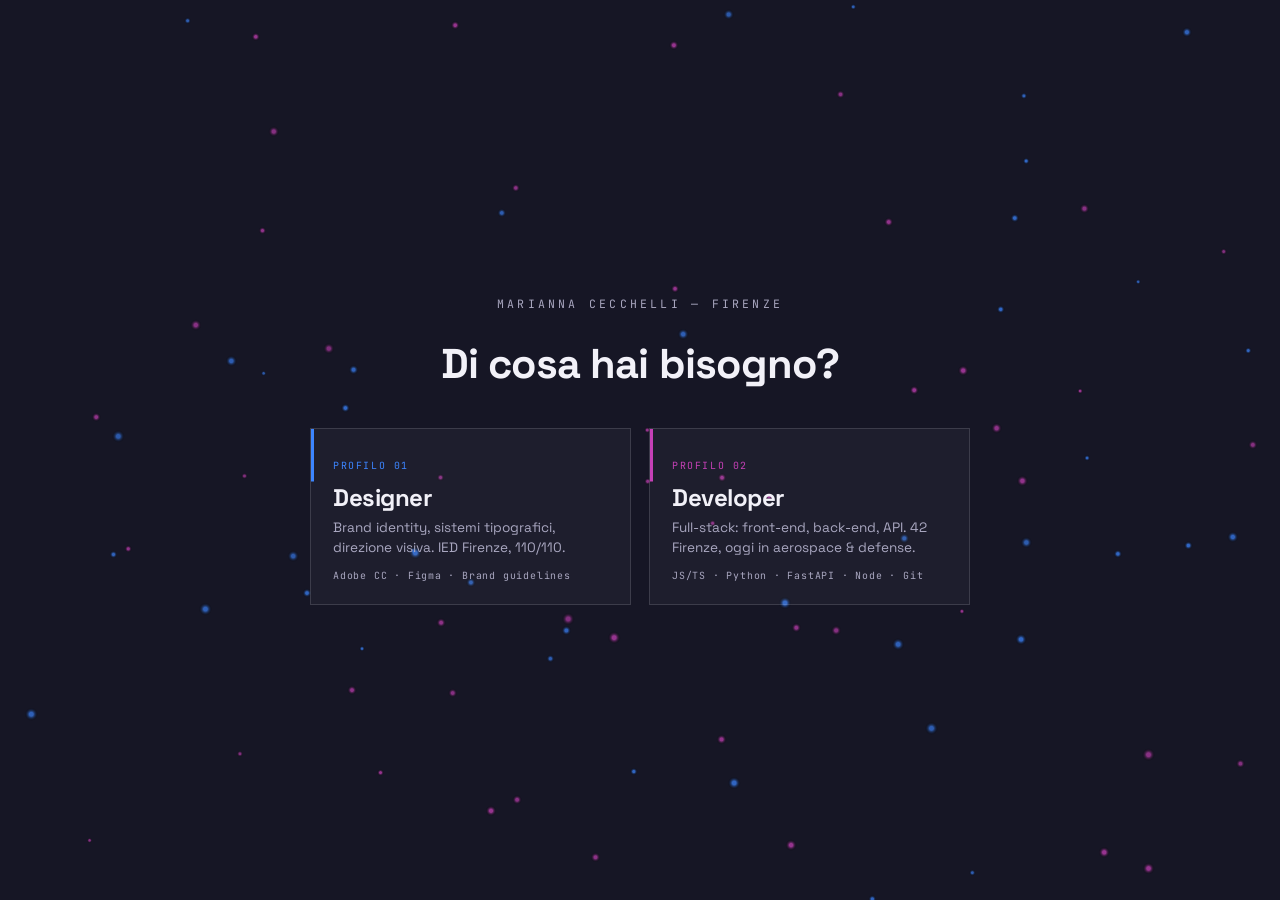
==== commit 31dd3179: "fix secondari" ====
--- a/index.html
+++ b/index.html
@@ -1,10 +1,13 @@
+<!-- AVVERTENZA: questo file è GENERATO AUTOMATICAMENTE da generate_pages.py
+     NON MODIFICARE: le tue modifiche verranno sovrascritte.
+     Modifica invece templates/index_content.html -->
 <!DOCTYPE html>
 <html lang="it">
 <head>
 	<meta charset="UTF-8">
 	<meta name="viewport" content="width=device-width, initial-scale=1.0">
-	<title>Marianna Cecchelli — Visual Designer &amp; Full-Stack Developer</title>
-	<meta name="description" content="Portfolio di Marianna Cecchelli — Visual Designer &amp; Full-Stack Developer. Firenze.">
+	<title>Marianna Cecchelli — Visual Designer & Full-Stack Developer</title>
+	<meta name="description" content="Portfolio di Marianna Cecchelli — Visual Designer & Full-Stack Developer. Firenze.">
 	<link rel="preconnect" href="https://fonts.googleapis.com">
 	<link rel="preconnect" href="https://fonts.gstatic.com" crossorigin>
 	<link href="https://fonts.googleapis.com/css2?family=Space+Grotesk:wght@400;500;700&family=JetBrains+Mono:wght@400;700&display=swap" rel="stylesheet">
@@ -15,9 +18,9 @@
 		try{
 			var params = new URLSearchParams(location.search);
 			if (params.has('reset')){
-				sessionStorage.removeItem('mc-lens');
+				localStorage.removeItem('mc-lens');
 			} else {
-				var l = params.get('lens') || sessionStorage.getItem('mc-lens');
+				var l = params.get('lens') || localStorage.getItem('mc-lens');
 				if (l === 'design' || l === 'dev') document.documentElement.setAttribute('data-lens', l);
 			}
 		} catch(e){}
@@ -27,22 +30,21 @@
 <body>
 
 <div class="lens-gate">
-	<canvas id="gate-particles-canvas" class="particles-canvas"></canvas>
-	<p class="hero-eyebrow">Marianna Cecchelli</p>
-	<p class="hero-eyebrow"><span class="w-design">Visual Designer</span> &amp; <span class="w-dev">Full-stack Developer</span></p>
+	<canvas id="gate-particles-canvas" class="particles-canvas" aria-hidden="true"></canvas>
+	<p class="hero-eyebrow">Marianna Cecchelli — Firenze</p>
 	<h1>Di cosa hai bisogno?</h1>
 	<div class="lens-picker" role="group" aria-label="Scegli il profilo da cui guardare il portfolio">
 		<button type="button" class="lens-card is-design" data-set-lens="design" aria-pressed="false">
 			<span class="lc-kicker">Profilo 01</span>
 			<h2>Designer</h2>
-			<p>Trasformo un'idea in un'identità che sta in piedi ovunque: logo, tipografia, palette, tone of voice, linee guida. Poi la porto su schermo: interfacce, UX/UI, sito online.</p>
-			<p class="lc-stack">Adobe Creative Suite · Figma · Brand identity · UX/UI · WordPress</p>
+			<p>Brand identity, sistemi tipografici, direzione visiva. IED Firenze, 110/110.</p>
+			<p class="lc-stack">Adobe CC · Figma · Brand guidelines</p>
 		</button>
 		<button type="button" class="lens-card is-dev" data-set-lens="dev" aria-pressed="false">
 			<span class="lc-kicker">Profilo 02</span>
 			<h2>Developer</h2>
-			<p>Costruisco applicazioni web che reggono il carico: interfacce responsive e veloci, logica server-side, API REST. Codice pulito, scalabile, versionato come si deve.</p>
-			<p class="lc-stack">Sviluppo Full-Stack · HTML/CSS · Python · C/C++ · Node.js · Git · Docker</p>
+			<p>Full-stack: front-end, back-end, API. 42 Firenze, oggi in aerospace &amp; defense.</p>
+			<p class="lc-stack">JS/TS · Python · FastAPI · Node · Git</p>
 		</button>
 	</div>
 </div>
@@ -51,201 +53,197 @@
 
 <header class="site-header">
 	<a href="index.html" class="logo"><img src="assets/img/logo.png" alt="Marianna Cecchelli" class="logo-img"></a>
-
 	<div class="lens-pill">
 		<span>Profilo: <b id="lens-name">—</b></span>
 		<button type="button" id="lens-swap">ribalta</button>
 	</div>
-
 	<nav class="nav" id="site-nav">
 		<a href="index.html" class="is-current">Home</a>
 		<a href="about.html">About</a>
 		<a href="portfolio.html">Portfolio</a>
 		<a href="contatti.html">Contatti</a>
 	</nav>
-
 	<button class="nav-toggle" aria-label="Apri menu" aria-expanded="false" aria-controls="site-nav">
 		<span></span><span></span><span></span>
 	</button>
 </header>
 
 <main id="top">
-
-	<!-- COVER PARTICELLE → ROLL 3D → ATTERRA SULLA HERO -->
-	<div class="roll-stage">
-		<div class="roll-sticky">
-
-			<!-- Layer 1: cover particellare, in cima, ruota via -->
-			<div class="roll-cover">
-				<canvas id="particles-canvas" class="particles-canvas"></canvas>
-				<p id="cover-welcome" class="cover-welcome">
-					<span class="cover-line1">welcome to my</span>
-					<span class="cover-line2">playground</span>
-				</p>
-				<div class="hero-scroll" aria-hidden="true">
-					<span></span> scroll
-				</div>
-			</div>
-
-			<!-- Layer 2: hero reale, sotto, rivelata dal roll — particelle ambient proprie -->
-			<section class="hero roll-hero-landing">
-				<canvas id="hero-particles-canvas" class="particles-canvas hero-particles-canvas"></canvas>
-
-				<div class="hero-inner">
-					<p class="hero-eyebrow"
-						 data-both='Marianna Cecchelli — Visual Designer &amp; Full-Stack Developer'
-						 data-design='Marianna Cecchelli — <span class="w-design">Designer</span>'
-						 data-dev='Marianna Cecchelli — <span class="w-dev">Developer</span>'>
-						Marianna Cecchelli — Visual Designer &amp; Full-Stack Developer
+<!-- COVER PARTICELLE → ROLL 3D → ATTERRA SULLA HERO -->
+<div class="roll-stage">
+	<div class="roll-sticky">
+
+		<!-- Layer 1: cover particellare, in cima, ruota via -->
+		<div class="roll-cover">
+			<canvas id="particles-canvas" class="particles-canvas" aria-hidden="true"></canvas>
+			<p id="cover-welcome" class="cover-welcome">
+				<span class="cover-line1">welcome to my</span>
+				<span class="cover-line2">playground</span>
+			</p>
+			<div class="hero-scroll" aria-hidden="true">
+				<span></span> scroll
+			</div>
+		</div>
+
+		<!-- Layer 2: hero reale, sotto, rivelata dal roll — particelle ambient proprie -->
+		<section class="hero roll-hero-landing">
+			<canvas id="hero-particles-canvas" class="particles-canvas hero-particles-canvas" aria-hidden="true"></canvas>
+
+			<div class="hero-inner">
+				<p class="hero-eyebrow"
+					 data-both='Marianna Cecchelli — Visual Designer &amp; Full-Stack Developer'
+					 data-design='Marianna Cecchelli — <span class="w-design">Designer</span>'
+					 data-dev='Marianna Cecchelli — <span class="w-dev">Developer</span>'>
+					Marianna Cecchelli — Visual Designer &amp; Full-Stack Developer
+				</p>
+
+				<h1 data-both='Chi <span class="w-design">progetta</span> è anche chi <span class="w-dev">costruisce</span>'
+						data-design='Progetto identità visive<br>e poi le <span class="w-dev">costruisco</span>'
+						data-dev='Costruisco applicazioni web<br>e prima le <span class="w-design">progetto</span>'>
+					Chi <span class="w-design">progetta</span> è anche chi <span class="w-dev">costruisce</span>
+				</h1>
+
+				<p class="hero-sub"
+					 data-both="Visual Designer e Full-Stack Developer. Due mestieri, una persona sola: scegli da quale lato guardarla."
+					 data-design="Lato progetto: brand identity, sistemi visivi, interfacce. Il codice non sparisce — passa in secondo piano."
+					 data-dev="Lato codice: applicazioni web, API, architettura. Il design non sparisce — passa in secondo piano.">
+					Visual Designer e Full-Stack Developer. Due mestieri, una persona sola: scegli da quale lato guardarla.
+				</p>
+			</div>
+		</section>
+
+	</div>
+</div>
+
+<!-- SERVIZI -->
+<section class="row-block" id="services">
+	<div class="row-inner">
+		<p class="meta" data-reveal>Cosa faccio</p>
+		<h2 class="section-title" data-reveal>Servizi</h2>
+		<div class="row-divider"></div>
+
+		<p class="services-tools" data-reveal>
+			<b>JavaScript / TypeScript</b> · <b>Python &amp; FastAPI</b> · <b>Node.js &amp; NestJS</b> · <b>REST</b> ·
+			<b>Git &amp; Docker</b> · <b>Figma</b> · <b>Adobe Creative Suite</b>
+		</p>
+
+		<div class="services-grid">
+			<div class="service-block is-dev" data-reveal>
+				<span class="service-tag">Sviluppo</span>
+				<h3>Sviluppo Web Full-Stack</h3>
+				<p data-both="Applicazioni web complete: interfacce responsive e performanti, logica server-side con Python (FastAPI) e Node.js, integrazione REST e workflow Git strutturati."
+					 data-dev="Applicazioni web complete: interfacce responsive e performanti, logica server-side con Python (FastAPI) e Node.js, integrazione REST e workflow Git strutturati. È il lavoro che faccio oggi, in ambito aerospace &amp; defense."
+					 data-design="So cosa costa costruire ciò che disegno: consegno sistemi e file che uno sviluppatore può implementare senza doverli reinventare.">
+					Applicazioni web complete: interfacce responsive e performanti, logica server-side con Python (FastAPI) e Node.js, integrazione REST e workflow Git strutturati.
+				</p>
+			</div>
+
+			<div class="service-block is-design" data-reveal>
+				<span class="service-tag">Design</span>
+				<h3>Visual &amp; Brand Design</h3>
+				<p data-both="Brand identity complete: logo, sistema tipografico, palette colori, tone of voice e brand guidelines, con Adobe Creative Suite e Figma."
+					 data-design="Brand identity complete: logo, sistema tipografico, palette colori, tone of voice e brand guidelines, con Adobe Creative Suite e Figma. Formazione IED, mostra esposta e riconoscimenti di settore."
+					 data-dev="Il design non è un livello che arriva dopo: componenti, spaziature e stati nascono come sistema, non come patch CSS a fine sprint.">
+					Brand identity complete: logo, sistema tipografico, palette colori, tone of voice e brand guidelines, con Adobe Creative Suite e Figma.
+				</p>
+			</div>
+		</div>
+	</div>
+</section>
+
+<!-- PROGETTI RECENTI -->
+<section class="row-block" id="work">
+	<div class="row-inner">
+		<p class="meta" data-reveal>Progetti recenti</p>
+		<h2 class="section-title" data-reveal>Portfolio</h2>
+		<div class="row-divider"></div>
+
+		<div class="work-grid">
+			<article class="work-card" data-lens="dev" data-reveal>
+				<div class="work-media">
+					<img src="assets/img/project-itrad-web.svg" alt="ITRAD — applicazioni web industriali" loading="lazy">
+				</div>
+				<div class="work-body">
+					<div class="work-tags"><span>Web Development</span></div>
+					<h3>ITRAD — Applicazioni web industriali</h3>
+					<p data-both="Sviluppo e manutenzione di applicazioni web in ambiente aerospace &amp; defense, con focus su qualità del codice e scalabilità."
+						 data-dev="Back-end Python/FastAPI, front-end TypeScript, API REST, code review e workflow Git in ambiente aerospace &amp; defense."
+						 data-design="Interfacce per uso industriale: densità di dati alta, gerarchie chiare, stati leggibili anche sotto pressione operativa.">
+						Sviluppo e manutenzione di applicazioni web in ambiente aerospace &amp; defense, con focus su qualità del codice e scalabilità.
 					</p>
-
-					<h1 data-both='Chi <span class="w-design">progetta</span> è anche chi <span class="w-dev">costruisce</span>'
-							data-design='Progetto identità visive<br>e poi le <span class="w-dev">costruisco</span>'
-							data-dev='Costruisco applicazioni web<br>e prima le <span class="w-design">progetto</span>'>
-						Chi <span class="w-design">progetta</span> è anche chi <span class="w-dev">costruisce</span>
-					</h1>
-
-					<p class="hero-sub"
-						 data-both="Visual Designer e Full-Stack Developer. Due mestieri, una persona sola: scegli da quale lato guardarla."
-						 data-design="Lato progetto: brand identity, sistemi visivi, interfacce. Il codice non sparisce — passa in secondo piano."
-						 data-dev="Lato codice: applicazioni web, API, architettura. Il design non sparisce — passa in secondo piano.">
-						Visual Designer e Full-Stack Developer. Due mestieri, una persona sola: scegli da quale lato guardarla.
+				</div>
+			</article>
+
+			<article class="work-card" data-lens="design" data-reveal>
+				<div class="work-media">
+					<img src="assets/img/project-itrad-brand.svg" alt="ITRAD — rebranding" loading="lazy">
+				</div>
+				<div class="work-body">
+					<div class="work-tags"><span>Brand &amp; Design</span></div>
+					<h3>ITRAD — Rebranding</h3>
+					<p data-both="Rebranding completo della brand identity: logo, sistema tipografico, palette colori e brand guidelines."
+						 data-design="Rebranding completo: logo, sistema tipografico, palette colori, applicazioni e brand guidelines per un'azienda del settore industriale."
+						 data-dev="L'identità è poi diventata la base visiva delle interfacce che sviluppo per la stessa azienda: un sistema unico.">
+						Rebranding completo della brand identity: logo, sistema tipografico, palette colori e brand guidelines.
 					</p>
 				</div>
-			</section>
-
-		</div>
-	</div>
-
-	<!-- SERVIZI -->
-	<section class="row-block" id="services">
-		<div class="row-inner">
-			<p class="meta" data-reveal>Cosa faccio</p>
-			<h2 class="section-title" data-reveal>Servizi</h2>
-			<div class="row-divider"></div>
-
-			<p class="services-tools" data-reveal>
-				<b>JavaScript / TypeScript</b> · <b>Python &amp; FastAPI</b> · <b>Node.js &amp; NestJS</b> · <b>REST</b> ·
-				<b>Git &amp; Docker</b> · <b>Figma</b> · <b>Adobe Creative Suite</b>
-			</p>
-
-			<div class="services-grid">
-				<div class="service-block is-dev" data-reveal>
-					<span class="service-tag">Sviluppo</span>
-					<h3>Sviluppo Web Full-Stack</h3>
-					<p data-both="Applicazioni web complete: interfacce responsive e performanti, logica server-side con Python (FastAPI) e Node.js, integrazione REST e workflow Git strutturati."
-						 data-dev="Applicazioni web complete: interfacce responsive e performanti, logica server-side con Python (FastAPI) e Node.js, integrazione REST e workflow Git strutturati. È il lavoro che faccio oggi, in ambito aerospace &amp; defense."
-						 data-design="So cosa costa costruire ciò che disegno: consegno sistemi e file che uno sviluppatore può implementare senza doverli reinventare.">
-						Applicazioni web complete: interfacce responsive e performanti, logica server-side con Python (FastAPI) e Node.js, integrazione REST e workflow Git strutturati.
+			</article>
+
+			<article class="work-card" data-lens="design" data-reveal>
+				<div class="work-media">
+					<img src="assets/img/project-edv.svg" alt="EdV — A Garden with a View" loading="lazy">
+				</div>
+				<div class="work-body">
+					<div class="work-tags"><span>WordPress &amp; Strategy</span></div>
+					<h3>EdV — A Garden with a View</h3>
+					<p data-both="Rebranding, sito web e podcast per un brand locale."
+						 data-design="Rebranding e identità, estesa al sito e alla comunicazione del podcast."
+						 data-dev="Sito su WordPress: tema, struttura dei contenuti e messa a terra tecnica del brand.">
+						Rebranding, sito web e podcast per un brand locale.
 					</p>
 				</div>
-
-				<div class="service-block is-design" data-reveal>
-					<span class="service-tag">Design</span>
-					<h3>Visual &amp; Brand Design</h3>
-					<p data-both="Brand identity complete: logo, sistema tipografico, palette colori, tone of voice e brand guidelines, con Adobe Creative Suite e Figma."
-						 data-design="Brand identity complete: logo, sistema tipografico, palette colori, tone of voice e brand guidelines, con Adobe Creative Suite e Figma. Formazione IED, mostra esposta e riconoscimenti di settore."
-						 data-dev="Il design non è un livello che arriva dopo: componenti, spaziature e stati nascono come sistema, non come patch CSS a fine sprint.">
-						Brand identity complete: logo, sistema tipografico, palette colori, tone of voice e brand guidelines, con Adobe Creative Suite e Figma.
-					</p>
-				</div>
-			</div>
-		</div>
-	</section>
-
-	<!-- PROGETTI RECENTI -->
-	<section class="row-block" id="work">
-		<div class="row-inner">
-			<p class="meta" data-reveal>Progetti recenti</p>
-			<h2 class="section-title" data-reveal>Portfolio</h2>
-			<div class="row-divider"></div>
-
-			<div class="work-grid">
-				<article class="work-card" data-lens="dev" data-reveal>
-					<div class="work-media">
-						<img src="assets/img/project-itrad-web.svg" alt="ITRAD — applicazioni web industriali" loading="lazy">
-					</div>
-					<div class="work-body">
-						<div class="work-tags"><span>Web Development</span></div>
-						<h3>ITRAD — Applicazioni web industriali</h3>
-						<p data-both="Sviluppo e manutenzione di applicazioni web in ambiente aerospace &amp; defense, con focus su qualità del codice e scalabilità."
-							 data-dev="Back-end Python/FastAPI, front-end TypeScript, API REST, code review e workflow Git in ambiente aerospace &amp; defense."
-							 data-design="Interfacce per uso industriale: densità di dati alta, gerarchie chiare, stati leggibili anche sotto pressione operativa.">
-							Sviluppo e manutenzione di applicazioni web in ambiente aerospace &amp; defense, con focus su qualità del codice e scalabilità.
-						</p>
-					</div>
-				</article>
-
-				<article class="work-card" data-lens="design" data-reveal>
-					<div class="work-media">
-						<img src="assets/img/project-itrad-brand.svg" alt="ITRAD — rebranding" loading="lazy">
-					</div>
-					<div class="work-body">
-						<div class="work-tags"><span>Brand &amp; Design</span></div>
-						<h3>ITRAD — Rebranding</h3>
-						<p data-both="Rebranding completo della brand identity: logo, sistema tipografico, palette colori e brand guidelines."
-							 data-design="Rebranding completo: logo, sistema tipografico, palette colori, applicazioni e brand guidelines per un'azienda del settore industriale."
-							 data-dev="La stessa identità è poi diventata la base visiva delle interfacce che sviluppo per l'azienda: un sistema unico, non due mondi separati.">
-							Rebranding completo della brand identity: logo, sistema tipografico, palette colori e brand guidelines.
-						</p>
-					</div>
-				</article>
-
-				<article class="work-card" data-lens="design" data-reveal>
-					<div class="work-media">
-						<img src="assets/img/project-edv.svg" alt="EdV — A Garden with a View" loading="lazy">
-					</div>
-					<div class="work-body">
-						<div class="work-tags"><span>WordPress &amp; Strategy</span></div>
-						<h3>EdV — A Garden with a View</h3>
-						<p data-both="Rebranding, sito web e podcast per un brand locale."
-							 data-design="Rebranding e identità per un brand locale, estesa al sito e alla comunicazione del podcast."
-							 data-dev="Sito su WordPress: tema, struttura dei contenuti e messa a terra tecnica della comunicazione del brand.">
-							Rebranding, sito web e podcast per un brand locale.
-						</p>
-					</div>
-				</article>
-			</div>
-
-			<div class="work-more" data-reveal>
-				<a href="portfolio.html" class="btn"
-					 data-both="Vedi tutti i progetti →"
-					 data-design="Vedi tutti i progetti di design →"
-					 data-dev="Vedi tutti i progetti di sviluppo →">Vedi tutti i progetti →</a>
-			</div>
-		</div>
-	</section>
-
-	<!-- CTA CONTATTI -->
-	<section class="row-block" id="contatti-cta">
-		<div class="row-inner">
-			<p class="meta" data-reveal>Parliamone</p>
-			<h2 class="section-title" data-reveal>Contattami</h2>
-			<div class="row-divider"></div>
-
-			<p class="lead" data-reveal
-				 data-both="Firenze, in sede o da remoto. Se il progetto ha bisogno di entrambi i profili, tanto meglio."
-				 data-design="Firenze, in sede o da remoto. Se ti serve un'identità che regga anche una volta messa in produzione, scrivimi."
-				 data-dev="Firenze, in sede o da remoto. Se ti serve chi scrive il codice senza perdere di vista l'interfaccia, scrivimi.">
-				Firenze, in sede o da remoto. Se il progetto ha bisogno di entrambi i profili, tanto meglio.
-			</p>
-
-			<div class="contact-grid" data-reveal style="margin-top:36px;">
-				<div class="contact-item">
-					<p class="meta">Email</p>
-					<a href="mailto:cecchelli.marianna@gmail.com">cecchelli.marianna@gmail.com</a>
-				</div>
-				<div class="contact-item">
-					<p class="meta">LinkedIn</p>
-					<a href="#" target="_blank" rel="noopener">Marianna Cecchelli</a>
-				</div>
-				<div class="contact-item">
-					<p class="meta">GitHub</p>
-					<a href="#" target="_blank" rel="noopener">Marianna Cecchelli</a>
-				</div>
-			</div>
-		</div>
-	</section>
+			</article>
+		</div>
+
+		<div class="work-more" data-reveal>
+			<a href="portfolio.html" class="btn"
+				 data-both="Vedi tutti i progetti →"
+				 data-design="Vedi tutti i progetti di design →"
+				 data-dev="Vedi tutti i progetti di sviluppo →">Vedi tutti i progetti →</a>
+		</div>
+	</div>
+</section>
+
+<!-- CTA CONTATTI -->
+<section class="row-block" id="contatti-cta">
+	<div class="row-inner">
+		<p class="meta" data-reveal>Parliamone</p>
+		<h2 class="section-title" data-reveal>Contattami</h2>
+		<div class="row-divider"></div>
+
+		<p class="lead" data-reveal
+			 data-both="Firenze, in sede o da remoto. Se il progetto ha bisogno di entrambi i profili, tanto meglio."
+			 data-design="Firenze, in sede o da remoto. Se ti serve un'identità che regga anche una volta messa in produzione, scrivimi."
+			 data-dev="Firenze, in sede o da remoto. Se ti serve chi scrive il codice senza perdere di vista l'interfaccia, scrivimi.">
+			Firenze, in sede o da remoto. Se il progetto ha bisogno di entrambi i profili, tanto meglio.
+		</p>
+
+		<div class="contact-grid" data-reveal style="margin-top:36px;">
+			<div class="contact-item">
+				<p class="meta">Email</p>
+				<a href="mailto:cecchelli.marianna@gmail.com">cecchelli.marianna@gmail.com</a>
+			</div>
+			<div class="contact-item">
+				<p class="meta">LinkedIn</p>
+				<a href="https://www.linkedin.com/in/marianna-cecchelli-49634823" target="_blank" rel="noopener">Marianna Cecchelli</a>
+			</div>
+			<div class="contact-item">
+				<p class="meta">GitHub</p>
+				<a href="https://github.com/mcecchel" target="_blank" rel="noopener">Marianna Cecchelli</a>
+			</div>
+		</div>
+	</div>
+</section>
 
 </main>
 
--- a/css/style.css
+++ b/css/style.css
@@ -1,69 +1,69 @@
 /* =============================================================================
-   MARIANNA CECCHELLI — PORTFOLIO
-   Foglio di stile condiviso (index / about / portfolio / contatti)
-
-   Sistema: 1 fondo + 2 accent. La DUALITÀ è una variabile sola (--dom / --sub)
-   che si ribalta quando il visitatore sceglie l'anima Designer o Developer.
-   ============================================================================= */
+	 MARIANNA CECCHELLI — PORTFOLIO
+	 Foglio di stile condiviso (index / about / portfolio / contatti)
+
+	 Sistema: 1 fondo + 2 accent. La DUALITÀ è una variabile sola (--dom / --sub)
+	 che si ribalta quando il visitatore sceglie l'anima Designer o Developer.
+	 ============================================================================= */
 
 *, *::before, *::after { box-sizing: border-box; margin: 0; padding: 0; }
 
 :root{
-  /* palette — punto fermo */
-  --bg:#161625;
-  --blue:#3c85ff;
-  --magenta:#c540b6;
-  --text:#f2f1f8;
-  --dim:#a9a7c0;
-
-  /* dominante / subordinato: TUTTO il sito legge queste due, mai --blue/--magenta */
-  --dom:var(--blue);
-  --sub:var(--magenta);
-  --dom-rgb:60,133,255;
-  --sub-rgb:197,64,182;
-  --mix:50%;                 /* equilibrio del gradiente: 50% = doppia anima */
-
-  --grad:linear-gradient(100deg,
-      var(--dom) 0%,
-      var(--dom) calc(var(--mix) - 20%),
-      var(--sub) calc(var(--mix) + 28%),
-      var(--sub) 100%);
-
-  /* tipografia:
-     - Urban Spray: SOLO accenti (cover + titoli di sezione). Maiuscolo, dosato.
-     - Space Grotesk: titoli, UI e testo. Grottesca leggermente "storta": sta
-       esattamente tra il lato progetto e il lato codice.
-     - JetBrains Mono: etichette, numeri, meta — la voce del codice. */
-  --ff-spray:'UrbanSpray', 'Impact', sans-serif;
-  --ff-body:'Space Grotesk', system-ui, sans-serif;
-  --ff-mono:'JetBrains Mono', ui-monospace, monospace;
-
-  --wrap:1180px;
+	/* palette — punto fermo */
+	--bg:#161625;
+	--blue:#3c85ff;
+	--magenta:#c540b6;
+	--text:#f2f1f8;
+	--dim:#a9a7c0;
+
+	/* dominante / subordinato: TUTTO il sito legge queste due, mai --blue/--magenta */
+	--dom:var(--blue);
+	--sub:var(--magenta);
+	--dom-rgb:60,133,255;
+	--sub-rgb:197,64,182;
+	--mix:50%;                 /* equilibrio del gradiente: 50% = doppia anima */
+
+	--grad:linear-gradient(100deg,
+			var(--dom) 0%,
+			var(--dom) calc(var(--mix) - 20%),
+			var(--sub) calc(var(--mix) + 28%),
+			var(--sub) 100%);
+
+	/* tipografia:
+		 - Urban Spray: SOLO accenti (cover + titoli di sezione). Maiuscolo, dosato.
+		 - Space Grotesk: titoli, UI e testo. Grottesca leggermente "storta": sta
+			 esattamente tra il lato progetto e il lato codice.
+		 - JetBrains Mono: etichette, numeri, meta — la voce del codice. */
+	--ff-spray:'UrbanSpray', 'Impact', sans-serif;
+	--ff-body:'Space Grotesk', system-ui, sans-serif;
+	--ff-mono:'JetBrains Mono', ui-monospace, monospace;
+
+	--wrap:1180px;
 }
 
 /* --- I DUE PROFILI --------------------------------------------------------
-   Non sono due temi cromatici: cambiano colore dominante, gerarchia dei
-   contenuti, copy, ordine dei progetti, texture di fondo e segno grafico. */
+	 Non sono due temi cromatici: cambiano colore dominante, gerarchia dei
+	 contenuti, copy, ordine dei progetti, texture di fondo e segno grafico. */
 html[data-lens="design"]{
-  --dom:var(--blue); --sub:var(--magenta);
-  --dom-rgb:60,133,255;  --sub-rgb:197,64,182;
-  --mix:72%;
+	--dom:var(--blue); --sub:var(--magenta);
+	--dom-rgb:60,133,255;  --sub-rgb:197,64,182;
+	--mix:72%;
 }
 html[data-lens="dev"]{
-  --dom:var(--magenta); --sub:var(--blue);
-  --dom-rgb:197,64,182;  --sub-rgb:60,133,255;
-  --mix:72%;
+	--dom:var(--magenta); --sub:var(--blue);
+	--dom-rgb:197,64,182;  --sub-rgb:60,133,255;
+	--mix:72%;
 }
 
 html{ scroll-behavior:smooth; }
 
 body{
-  background:var(--bg);
-  color:var(--text);
-  font-family:var(--ff-body);
-  line-height:1.6;
-  overflow-x:hidden;
-  -webkit-font-smoothing:antialiased;
+	background:var(--bg);
+	color:var(--text);
+	font-family:var(--ff-body);
+	line-height:1.6;
+	overflow-x:hidden;
+	-webkit-font-smoothing:antialiased;
 }
 img{ max-width:100%; display:block; }
 a{ color:inherit; text-decoration:none; }
@@ -73,79 +73,79 @@
 
 /* texture di fondo: griglia tecnica (Developer) vs velo spray (Designer) */
 body::before{
-  content:''; position:fixed; inset:0; z-index:0; pointer-events:none;
-  opacity:0; transition:opacity .6s ease, background .6s ease;
+	content:''; position:fixed; inset:0; z-index:0; pointer-events:none;
+	opacity:0; transition:opacity .6s ease, background .6s ease;
 }
 html[data-lens="dev"] body::before{
-  opacity:.30;
-  background-image:
-    linear-gradient(rgba(197,64,182,.10) 1px, transparent 1px),
-    linear-gradient(90deg, rgba(197,64,182,.10) 1px, transparent 1px);
-  background-size:64px 64px;
+	opacity:.30;
+	background-image:
+		linear-gradient(rgba(197,64,182,.10) 1px, transparent 1px),
+		linear-gradient(90deg, rgba(197,64,182,.10) 1px, transparent 1px);
+	background-size:64px 64px;
 }
 html[data-lens="design"] body::before{
-  opacity:.45;
-  background-image:
-    radial-gradient(circle at 12% 18%, rgba(60,133,255,.16), transparent 42%),
-    radial-gradient(circle at 88% 72%, rgba(60,133,255,.12), transparent 46%);
+	opacity:.45;
+	background-image:
+		radial-gradient(circle at 12% 18%, rgba(60,133,255,.16), transparent 42%),
+		radial-gradient(circle at 88% 72%, rgba(60,133,255,.12), transparent 46%);
 }
 .site-header, main, .site-footer{ position:relative; z-index:1; }
 
 /* =========================================================================
-   LAYOUT
-   ========================================================================= */
+	 LAYOUT
+	 ========================================================================= */
 .row-block{ width:100%; padding:120px 6vw; }
 .row-inner{ max-width:var(--wrap); margin:0 auto; }
 @media (max-width:700px){ .row-block{ padding:78px 6vw; } }
 
 /* divisore: tratto di marker netto, doppia passata (niente colature) */
 .row-divider{
-  width:100%; max-width:var(--wrap); height:12px; margin:30px auto 60px;
-  background:var(--grad);
-  -webkit-mask:var(--marker) no-repeat center / 100% 100%;
-          mask:var(--marker) no-repeat center / 100% 100%;
-  --marker:url("data:image/svg+xml,%3Csvg xmlns='http://www.w3.org/2000/svg' viewBox='0 0 1180 12' preserveAspectRatio='none'%3E%3Cpath d='M4 7.4 L1176 4.2 L1176 8.8 L4 10.4 Z' fill='%23fff'/%3E%3Cpath d='M20 3.1 L560 2.0 L556 4.3 L20 5.2 Z' fill='%23fff' opacity='.5'/%3E%3C/svg%3E");
-  transition:background .5s ease;
+	width:100%; max-width:var(--wrap); height:12px; margin:30px auto 60px;
+	background:var(--grad);
+	-webkit-mask:var(--marker) no-repeat center / 100% 100%;
+					mask:var(--marker) no-repeat center / 100% 100%;
+	--marker:url("data:image/svg+xml,%3Csvg xmlns='http://www.w3.org/2000/svg' viewBox='0 0 1180 12' preserveAspectRatio='none'%3E%3Cpath d='M4 7.4 L1176 4.2 L1176 8.8 L4 10.4 Z' fill='%23fff'/%3E%3Cpath d='M20 3.1 L560 2.0 L556 4.3 L20 5.2 Z' fill='%23fff' opacity='.5'/%3E%3C/svg%3E");
+	transition:background .5s ease;
 }
 .row-divider.short{ max-width:200px; margin:24px 0 44px; }
 
 /* etichetta ricorrente: cambia segno col profilo (mono `//` vs spray `✦`) */
 .meta{
-  font-family:var(--ff-mono);
-  font-size:.72rem; letter-spacing:.16em; text-transform:uppercase;
-  color:var(--dim);
+	font-family:var(--ff-mono);
+	font-size:.72rem; letter-spacing:.16em; text-transform:uppercase;
+	color:var(--dim);
 }
 html[data-lens="dev"] .meta::before{ content:'// '; color:var(--dom); }
 html[data-lens="design"] .meta::before{ content:'✦ '; color:var(--dom); }
 
 /* titolo di sezione: font pulito, leggibile (Urban Spray resta solo sulla cover:
-   la texture "spray" del font ha decine di micro-triangoli incorporati nei glifi,
-   a queste dimensioni diventa rumore che rompe la leggibilità) */
+	 la texture "spray" del font ha decine di micro-triangoli incorporati nei glifi,
+	 a queste dimensioni diventa rumore che rompe la leggibilità) */
 .section-title{
-  font-family:var(--ff-body);
-  font-weight:700;
-  font-size:clamp(2.8rem,7vw,5rem);
-  line-height:1.15;
-  letter-spacing:-.02em;
-  color:var(--dom);
+	font-family:var(--ff-body);
+	font-weight:700;
+	font-size:clamp(2.8rem,7vw,5rem);
+	line-height:1.15;
+	letter-spacing:-.02em;
+	color:var(--dom);
 }
 @supports (background-clip:text) or (-webkit-background-clip:text){
-  .section-title{
-    background:var(--grad);
-    -webkit-background-clip:text; background-clip:text; color:transparent;
-  }
+	.section-title{
+		background:var(--grad);
+		-webkit-background-clip:text; background-clip:text; color:transparent;
+	}
 }
 h1,h2,h3{ font-family:var(--ff-body); font-weight:700; letter-spacing:-.02em; line-height:1.15; }
 .lead{ color:var(--dim); font-size:1.05rem; max-width:60ch; }
 
 /* =========================================================================
-   HEADER
-   ========================================================================= */
+	 HEADER
+	 ========================================================================= */
 .site-header{
-  position:fixed; top:0; left:0; right:0; z-index:100;
-  display:flex; align-items:center; justify-content:space-between; gap:18px;
-  padding:20px 6vw;
-  background:linear-gradient(to bottom, rgba(11,11,20,.75), rgba(11,11,20,0));
+	position:fixed; top:0; left:0; right:0; z-index:100;
+	display:flex; align-items:center; justify-content:space-between; gap:18px;
+	padding:20px 6vw;
+	background:linear-gradient(to bottom, rgba(11,11,20,.75), rgba(11,11,20,0));
 }
 .logo{ display:flex; align-items:center; }
 .logo-img{ height:34px; width:auto; display:block; mix-blend-mode:screen; }
@@ -158,27 +158,27 @@
 
 /* indicatore di profilo: compare solo quando un'anima è stata scelta */
 .lens-pill{
-  display:flex; align-items:center; gap:9px;
-  font-family:var(--ff-mono); font-size:.64rem; letter-spacing:.1em; text-transform:uppercase;
-  border:1px solid rgba(242,241,248,.18); border-radius:999px; padding:6px 8px 6px 13px;
-  opacity:0; transform:translateY(-6px); pointer-events:none;
-  transition:opacity .35s ease, transform .35s ease, border-color .5s ease;
+	display:flex; align-items:center; gap:9px;
+	font-family:var(--ff-mono); font-size:.64rem; letter-spacing:.1em; text-transform:uppercase;
+	border:1px solid rgba(242,241,248,.18); border-radius:999px; padding:6px 8px 6px 13px;
+	opacity:0; transform:translateY(-6px); pointer-events:none;
+	transition:opacity .35s ease, transform .35s ease, border-color .5s ease;
 }
 html[data-lens] .lens-pill{ opacity:1; transform:none; pointer-events:auto; border-color:rgba(var(--dom-rgb),.6); }
 .lens-pill b{ color:var(--dom); font-weight:700; }
 .lens-pill button{
-  background:none; border:1px solid rgba(242,241,248,.22); border-radius:999px;
-  padding:3px 9px; cursor:pointer; font-family:var(--ff-mono); font-size:.6rem;
-  transition:background .2s ease, border-color .2s ease, color .2s ease;
+	background:none; border:1px solid rgba(242,241,248,.22); border-radius:999px;
+	padding:3px 9px; cursor:pointer; font-family:var(--ff-mono); font-size:.6rem;
+	transition:background .2s ease, border-color .2s ease, color .2s ease;
 }
 .lens-pill button:hover{ background:var(--dom); border-color:var(--dom); color:var(--bg); }
 
 /* --- gate d'ingresso: prima di scegliere design/dev non esiste "entrambi",
-   il resto del sito resta nascosto finché non si sceglie ------------------ */
+	 il resto del sito resta nascosto finché non si sceglie ------------------ */
 .lens-gate{
-  position:fixed; inset:0; z-index:50; background:var(--bg);
-  display:flex; flex-direction:column; align-items:center; justify-content:center;
-  text-align:center; padding:6vw;
+	position:fixed; inset:0; z-index:50; background:var(--bg);
+	display:flex; flex-direction:column; align-items:center; justify-content:center;
+	text-align:center; padding:6vw;
 }
 .lens-gate > *:not(.particles-canvas){ position:relative; z-index:1; }
 .lens-gate .particles-canvas{ z-index:0; }
@@ -190,71 +190,71 @@
 .nav-toggle{ display:none; flex-direction:column; gap:5px; background:none; border:none; cursor:pointer; padding:6px; }
 .nav-toggle span{ width:24px; height:2px; background:var(--text); display:block; }
 @media (max-width:940px){
-  .nav{
-    display:none; position:fixed; top:72px; right:6vw; flex-direction:column; gap:18px;
-    background:var(--bg); border:1px solid rgba(242,241,248,.15); border-radius:12px; padding:26px 34px;
-  }
-  .nav.is-open{ display:flex; }
-  .nav-toggle{ display:flex; }
-  .lens-pill{ display:none; }
-}
-
-/* =========================================================================
-   HOME — cover particellare → roll 3D → hero
-   ========================================================================= */
+	.nav{
+		display:none; position:fixed; top:72px; right:6vw; flex-direction:column; gap:18px;
+		background:var(--bg); border:1px solid rgba(242,241,248,.15); border-radius:12px; padding:26px 34px;
+	}
+	.nav.is-open{ display:flex; }
+	.nav-toggle{ display:flex; }
+	.lens-pill{ display:none; }
+}
+
+/* =========================================================================
+	 HOME — cover particellare → roll 3D → hero
+	 ========================================================================= */
 .roll-stage{ position:relative; height:230vh; }
 .roll-sticky{ position:sticky; top:0; height:100vh; overflow:hidden; perspective:1700px; }
 .roll-cover, .roll-hero-landing{ position:absolute; inset:0; width:100%; height:100%; }
 .roll-cover{
-  z-index:2; background:var(--bg); transform-origin:top center;
-  backface-visibility:hidden; will-change:transform, opacity;
+	z-index:2; background:var(--bg); transform-origin:top center;
+	backface-visibility:hidden; will-change:transform, opacity;
 }
 .roll-hero-landing{ z-index:1; }
 .particles-canvas{ position:absolute; inset:0; width:100%; height:100%; }
 .hero-particles-canvas{ z-index:0; }
 
 .cover-welcome{
-  position:absolute; inset:0;
-  display:flex; flex-direction:column; align-items:center; justify-content:center;
-  text-align:center; color:var(--text); pointer-events:none;
-  opacity:0; filter:blur(12px); will-change:opacity, filter, transform;
+	position:absolute; inset:0;
+	display:flex; flex-direction:column; align-items:center; justify-content:center;
+	text-align:center; color:var(--text); pointer-events:none;
+	opacity:0; filter:blur(12px); will-change:opacity, filter, transform;
 }
 .cover-line1{
-  display:block; font-family:var(--ff-mono);
-  font-size:clamp(.75rem,1.8vw,1rem); letter-spacing:.34em; text-transform:uppercase;
-  color:var(--dim);
+	display:block; font-family:var(--ff-mono);
+	font-size:clamp(.75rem,1.8vw,1rem); letter-spacing:.34em; text-transform:uppercase;
+	color:var(--dim);
 }
 /* "playground" — Urban Spray, gradiente blu→magenta, glow neon */
 .cover-line2{
-  display:block; font-family:var(--ff-spray); text-transform:uppercase;
-  font-size:clamp(3.4rem,12vw,8.5rem); line-height:1.6; letter-spacing:.02em;
-  margin-top:-6px;
-  color:var(--blue); /* fallback */
+	display:block; font-family:var(--ff-spray); text-transform:uppercase;
+	font-size:clamp(3.4rem,12vw,8.5rem); line-height:1.6; letter-spacing:.02em;
+	margin-top:-6px;
+	color:var(--blue); /* fallback */
 }
 @supports (background-clip:text) or (-webkit-background-clip:text){
-  .cover-line2{
-    background:linear-gradient(120deg, var(--blue), var(--magenta));
-    -webkit-background-clip:text; background-clip:text; color:transparent;
-  }
+	.cover-line2{
+		background:linear-gradient(120deg, var(--blue), var(--magenta));
+		-webkit-background-clip:text; background-clip:text; color:transparent;
+	}
 }
 .hero-scroll{
-  position:absolute; bottom:30px; left:50%; transform:translateX(-50%); z-index:3;
-  pointer-events:none; font-family:var(--ff-mono); font-size:.66rem;
-  letter-spacing:.22em; text-transform:uppercase; color:var(--dim);
-  display:flex; flex-direction:column; align-items:center; gap:10px;
+	position:absolute; bottom:30px; left:50%; transform:translateX(-50%); z-index:3;
+	pointer-events:none; font-family:var(--ff-mono); font-size:.66rem;
+	letter-spacing:.22em; text-transform:uppercase; color:var(--dim);
+	display:flex; flex-direction:column; align-items:center; gap:10px;
 }
 .hero-scroll span{ width:1px; height:40px; background:linear-gradient(to bottom, var(--blue), transparent); display:block; }
 
 .hero{ min-height:100%; height:100%; display:flex; align-items:center; justify-content:center; position:relative; }
 .hero-inner{ width:100%; max-width:var(--wrap); padding:90px 5% 0; position:relative; z-index:1; text-align:center; }
 .hero-eyebrow{
-  font-family:var(--ff-mono); font-size:.72rem; letter-spacing:.28em; text-transform:uppercase;
-  color:var(--dim); margin-bottom:16px;
+	font-family:var(--ff-mono); font-size:.72rem; letter-spacing:.28em; text-transform:uppercase;
+	color:var(--dim); margin-bottom:16px;
 }
 .hero .hero-eyebrow{ font-weight:700; }
 .hero h1{
-  font-size:clamp(2.1rem,5.4vw,4rem);
-  line-height:1.06; max-width:17ch; margin:0 auto;
+	font-size:clamp(2.1rem,5.4vw,4rem);
+	line-height:1.06; max-width:17ch; margin:0 auto;
 }
 .w-design{ color:var(--blue); }
 .w-dev{ color:var(--magenta); }
@@ -263,21 +263,21 @@
 /* --- selettore duale ------------------------------------------------------ */
 .lens-picker{ display:grid; grid-template-columns:1fr 1fr; gap:18px; max-width:660px; margin:36px auto 0; }
 .lens-card{
-  position:relative; text-align:left; cursor:pointer; overflow:hidden;
-  background:rgba(242,241,248,.035);
-  border:1px solid rgba(242,241,248,.14);
-  padding:22px 22px 20px;
-  transition:transform .25s ease, border-color .3s ease, background .3s ease;
+	position:relative; text-align:left; cursor:pointer; overflow:hidden;
+	background:rgba(242,241,248,.035);
+	border:1px solid rgba(242,241,248,.14);
+	padding:22px 22px 20px;
+	transition:transform .25s ease, border-color .3s ease, background .3s ease;
 }
 .lens-card::before{
-  content:''; position:absolute; inset:0; pointer-events:none; opacity:0; transition:opacity .35s ease;
-  background:
-    radial-gradient(circle at 85% 115%, rgba(var(--c),.4), transparent 62%),
-    radial-gradient(circle at 8% -12%, rgba(var(--c),.2), transparent 55%);
+	content:''; position:absolute; inset:0; pointer-events:none; opacity:0; transition:opacity .35s ease;
+	background:
+		radial-gradient(circle at 85% 115%, rgba(var(--c),.4), transparent 62%),
+		radial-gradient(circle at 8% -12%, rgba(var(--c),.2), transparent 55%);
 }
 .lens-card::after{
-  content:''; position:absolute; left:0; top:0; bottom:0; width:3px;
-  background:rgb(var(--c)); transform:scaleY(.3); transform-origin:top; transition:transform .35s ease;
+	content:''; position:absolute; left:0; top:0; bottom:0; width:3px;
+	background:rgb(var(--c)); transform:scaleY(.3); transform-origin:top; transition:transform .35s ease;
 }
 .lens-card:hover{ transform:translateY(-4px); border-color:rgba(var(--c),.65); }
 .lens-card:hover::before, .lens-card[aria-pressed="true"]::before{ opacity:1; }
@@ -286,67 +286,67 @@
 .lens-card.is-design{ --c:60,133,255; }
 .lens-card.is-dev{ --c:197,64,182; }
 .lens-card .lc-kicker{
-  font-family:var(--ff-mono); font-size:.62rem; letter-spacing:.16em; text-transform:uppercase;
-  color:rgb(var(--c));
+	font-family:var(--ff-mono); font-size:.62rem; letter-spacing:.16em; text-transform:uppercase;
+	color:rgb(var(--c));
 }
 .lens-card h2{ font-size:1.5rem; margin:8px 0 6px; }
 .lens-card p{ font-size:.85rem; color:var(--dim); line-height:1.45; }
 .lens-card .lc-stack{
-  margin-top:12px; font-family:var(--ff-mono); font-size:.62rem; letter-spacing:.08em; color:var(--dim);
+	margin-top:12px; font-family:var(--ff-mono); font-size:.62rem; letter-spacing:.08em; color:var(--dim);
 }
 @media (max-width:640px){
-  .lens-picker{ grid-template-columns:1fr; gap:12px; }
-  .hero-inner{ padding-top:76px; }
+	.lens-picker{ grid-template-columns:1fr; gap:12px; }
+	.hero-inner{ padding-top:76px; }
 }
 
 /* passata di spray al cambio profilo */
 .lens-sweep{
-  position:fixed; inset:0; z-index:200; pointer-events:none; opacity:0;
-  mix-blend-mode:screen; transform:translateX(-100%);
-  background:linear-gradient(100deg, transparent 0%, rgba(var(--dom-rgb),.85) 45%, rgba(var(--sub-rgb),.5) 62%, transparent 100%);
+	position:fixed; inset:0; z-index:200; pointer-events:none; opacity:0;
+	mix-blend-mode:screen; transform:translateX(-100%);
+	background:linear-gradient(100deg, transparent 0%, rgba(var(--dom-rgb),.85) 45%, rgba(var(--sub-rgb),.5) 62%, transparent 100%);
 }
 .lens-sweep.is-running{ animation:sweep .85s cubic-bezier(.7,0,.2,1); }
 @keyframes sweep{
-  0%{ opacity:0; transform:translateX(-100%) skewX(-8deg); }
-  22%{ opacity:.9; }
-  100%{ opacity:0; transform:translateX(100%) skewX(-8deg); }
-}
-
-/* =========================================================================
-   SERVIZI
-   ========================================================================= */
+	0%{ opacity:0; transform:translateX(-100%) skewX(-8deg); }
+	22%{ opacity:.9; }
+	100%{ opacity:0; transform:translateX(100%) skewX(-8deg); }
+}
+
+/* =========================================================================
+	 SERVIZI
+	 ========================================================================= */
 .services-tools{ font-family:var(--ff-mono); font-size:.78rem; color:var(--dim); line-height:2; margin-bottom:52px; }
 .services-tools b{ color:var(--text); font-weight:400; }
-.services-grid{ display:grid; grid-template-columns:repeat(auto-fit,minmax(300px,1fr)); gap:22px; }
+.services-grid{ display:grid; grid-template-columns:repeat(auto-fit,minmax(min(300px,100%),1fr)); gap:22px; }
 .service-block{
-  position:relative; padding:30px 28px 28px;
-  background:rgba(242,241,248,.035); border:1px solid rgba(242,241,248,.12);
-  transition:transform .25s ease, border-color .3s ease, background .5s ease;
+	position:relative; padding:30px 28px 28px;
+	background:rgba(242,241,248,.035); border:1px solid rgba(242,241,248,.12);
+	transition:transform .25s ease, border-color .3s ease, background .5s ease;
 }
 .service-block::after{ content:''; position:absolute; left:-1px; top:-1px; bottom:-1px; width:2px; background:rgb(var(--c)); }
 .service-block:hover{ transform:translateY(-3px); border-color:rgba(var(--c),.5); }
 .service-block.is-dev{ --c:197,64,182; }
 .service-block.is-design{ --c:60,133,255; }
 .service-tag{
-  display:inline-block; font-family:var(--ff-mono); font-weight:700; font-size:.62rem;
-  letter-spacing:.12em; text-transform:uppercase; color:var(--bg); background:rgb(var(--c)); padding:3px 9px;
+	display:inline-block; font-family:var(--ff-mono); font-weight:700; font-size:.62rem;
+	letter-spacing:.12em; text-transform:uppercase; color:var(--bg); background:rgb(var(--c)); padding:3px 9px;
 }
 .service-block h3{ font-size:1.25rem; margin:16px 0 10px; }
 .service-block p{ font-size:.92rem; color:var(--dim); }
 html[data-lens="dev"] .service-block.is-dev,
 html[data-lens="design"] .service-block.is-design{
-  order:-1; background:rgba(var(--dom-rgb),.08); border-color:rgba(var(--dom-rgb),.42);
-}
-
-/* =========================================================================
-   PROGETTI
-   ========================================================================= */
+	order:-1; background:rgba(var(--dom-rgb),.08); border-color:rgba(var(--dom-rgb),.42);
+}
+
+/* =========================================================================
+	 PROGETTI
+	 ========================================================================= */
 .work-filters{ display:flex; gap:10px; flex-wrap:wrap; margin-bottom:34px; }
 .filter-btn{
-  background:none; border:1px solid rgba(242,241,248,.28); color:inherit;
-  padding:9px 18px; border-radius:999px; cursor:pointer;
-  font-family:var(--ff-mono); font-size:.7rem; letter-spacing:.08em; text-transform:uppercase;
-  transition:border-color .2s ease, background .2s ease, color .2s ease;
+	background:none; border:1px solid rgba(242,241,248,.28); color:inherit;
+	padding:9px 18px; border-radius:999px; cursor:pointer;
+	font-family:var(--ff-mono); font-size:.7rem; letter-spacing:.08em; text-transform:uppercase;
+	transition:border-color .2s ease, background .2s ease, color .2s ease;
 }
 .filter-btn:hover{ border-color:var(--text); }
 .filter-btn.is-active{ background:var(--dom); border-color:var(--dom); color:var(--bg); box-shadow:0 0 22px rgba(var(--dom-rgb),.35); }
@@ -357,12 +357,12 @@
 .work-media{ position:relative; aspect-ratio:4/3; overflow:hidden; background:rgba(0,0,0,.25); border:1px solid rgba(242,241,248,.1); }
 .work-media img{ width:100%; height:100%; object-fit:cover; transition:transform .6s ease; }
 .work-media::after{
-  content:''; position:absolute; inset:0; pointer-events:none; mix-blend-mode:screen;
-  background:
-    radial-gradient(circle at 18% 82%, rgba(var(--dom-rgb),.5), transparent 44%),
-    radial-gradient(circle at 78% 16%, rgba(var(--sub-rgb),.42), transparent 46%),
-    radial-gradient(circle at 60% 70%, rgba(var(--dom-rgb),.26), transparent 30%);
-  opacity:0; transform:scale(1.16); transition:opacity .45s ease, transform .6s ease;
+	content:''; position:absolute; inset:0; pointer-events:none; mix-blend-mode:screen;
+	background:
+		radial-gradient(circle at 18% 82%, rgba(var(--dom-rgb),.5), transparent 44%),
+		radial-gradient(circle at 78% 16%, rgba(var(--sub-rgb),.42), transparent 46%),
+		radial-gradient(circle at 60% 70%, rgba(var(--dom-rgb),.26), transparent 30%);
+	opacity:0; transform:scale(1.16); transition:opacity .45s ease, transform .6s ease;
 }
 .work-card:hover .work-media img{ transform:scale(1.07); }
 .work-card:hover .work-media::after{ opacity:1; transform:scale(1); }
@@ -373,7 +373,7 @@
 .work-body p{ font-size:.88rem; color:var(--dim); }
 
 /* il profilo scelto porta avanti i suoi progetti e attenua gli altri:
-   niente sparisce, l'altra anima resta sempre visibile */
+	 niente sparisce, l'altra anima resta sempre visibile */
 html[data-lens="dev"] .work-card[data-lens="dev"],
 html[data-lens="design"] .work-card[data-lens="design"]{ order:-1; }
 html[data-lens="dev"] .work-card[data-lens="design"],
@@ -382,15 +382,15 @@
 
 .work-more{ margin-top:46px; }
 .btn{
-  display:inline-block; padding:13px 26px; border:1px solid var(--dom); border-radius:999px;
-  font-family:var(--ff-mono); font-size:.74rem; letter-spacing:.12em; text-transform:uppercase; color:var(--dom);
-  transition:background .25s ease, color .25s ease, box-shadow .25s ease;
+	display:inline-block; padding:13px 26px; border:1px solid var(--dom); border-radius:999px;
+	font-family:var(--ff-mono); font-size:.74rem; letter-spacing:.12em; text-transform:uppercase; color:var(--dom);
+	transition:background .25s ease, color .25s ease, box-shadow .25s ease;
 }
 .btn:hover{ background:var(--dom); color:var(--bg); box-shadow:0 0 26px rgba(var(--dom-rgb),.4); }
 
 /* =========================================================================
-   ABOUT
-   ========================================================================= */
+	 ABOUT
+	 ========================================================================= */
 .page-head{ padding:160px 6vw 0; }
 .page-head .row-inner{ max-width:var(--wrap); }
 
@@ -399,21 +399,21 @@
 .about-photo{ position:relative; border:1px solid rgba(242,241,248,.14); }
 .about-photo img{ aspect-ratio:1/1; object-fit:cover; width:100%; }
 .about-photo::after{
-  content:''; position:absolute; inset:0; pointer-events:none; mix-blend-mode:screen;
-  background:radial-gradient(circle at 20% 85%, rgba(var(--dom-rgb),.4), transparent 48%),
-             radial-gradient(circle at 82% 12%, rgba(var(--sub-rgb),.3), transparent 46%);
+	content:''; position:absolute; inset:0; pointer-events:none; mix-blend-mode:screen;
+	background:radial-gradient(circle at 20% 85%, rgba(var(--dom-rgb),.4), transparent 48%),
+						 radial-gradient(circle at 82% 12%, rgba(var(--sub-rgb),.3), transparent 46%);
 }
 .about-quote{
-  font-family:var(--ff-mono); font-size:.8rem; letter-spacing:.06em; color:var(--dom);
-  margin-bottom:14px;
+	font-family:var(--ff-mono); font-size:.8rem; letter-spacing:.06em; color:var(--dom);
+	margin-bottom:14px;
 }
 .about-text p{ color:var(--dim); margin-bottom:16px; }
 .about-text p strong{ color:var(--text); font-weight:500; }
 
 .edu-list{ display:flex; flex-direction:column; }
 .edu-list li{
-  display:flex; justify-content:space-between; gap:12px; flex-wrap:wrap;
-  padding:18px 0; border-bottom:1px solid rgba(242,241,248,.12);
+	display:flex; justify-content:space-between; gap:12px; flex-wrap:wrap;
+	padding:18px 0; border-bottom:1px solid rgba(242,241,248,.12);
 }
 .edu-list li strong{ font-weight:700; }
 .edu-list li em{ display:block; font-style:normal; color:var(--dim); font-size:.9rem; }
@@ -424,17 +424,17 @@
 .skills-columns{ display:grid; grid-template-columns:1fr 1fr; gap:26px; }
 @media (max-width:860px){ .skills-columns{ grid-template-columns:1fr; } }
 .skill-col{
-  border:1px solid rgba(242,241,248,.12); padding:28px 26px;
-  background:rgba(242,241,248,.03);
-  transition:border-color .4s ease, background .5s ease;
+	border:1px solid rgba(242,241,248,.12); padding:28px 26px;
+	background:rgba(242,241,248,.03);
+	transition:border-color .4s ease, background .5s ease;
 }
 .skill-col.is-dev{ --c:197,64,182; }
 .skill-col.is-design{ --c:60,133,255; }
 .skill-col h3{ font-size:1.2rem; margin:10px 0 20px; color:rgb(var(--c)); }
 .skill-group{ margin-bottom:18px; }
 .skill-group h4{
-  font-family:var(--ff-mono); font-size:.66rem; letter-spacing:.14em; text-transform:uppercase;
-  color:var(--dim); margin-bottom:8px; font-weight:400;
+	font-family:var(--ff-mono); font-size:.66rem; letter-spacing:.14em; text-transform:uppercase;
+	color:var(--dim); margin-bottom:8px; font-weight:400;
 }
 .skill-group p{ font-size:.92rem; }
 html[data-lens="dev"] .skill-col.is-dev,
@@ -445,8 +445,8 @@
 
 .exp-list{ display:flex; flex-direction:column; gap:0; }
 .exp-item{
-  display:grid; grid-template-columns:190px 1fr; gap:30px;
-  padding:26px 0; border-top:1px solid rgba(242,241,248,.12);
+	display:grid; grid-template-columns:190px 1fr; gap:30px;
+	padding:26px 0; border-top:1px solid rgba(242,241,248,.12);
 }
 @media (max-width:760px){ .exp-item{ grid-template-columns:1fr; gap:8px; } }
 .exp-when{ font-family:var(--ff-mono); font-size:.72rem; letter-spacing:.08em; color:var(--dom); padding-top:4px; }
@@ -455,8 +455,8 @@
 .exp-item p{ color:var(--dim); font-size:.92rem; }
 
 /* =========================================================================
-   CONTATTI
-   ========================================================================= */
+	 CONTATTI
+	 ========================================================================= */
 .contact-grid{ display:grid; grid-template-columns:repeat(auto-fit,minmax(230px,1fr)); gap:26px; }
 .contact-item{ border-top:1px solid rgba(242,241,248,.14); padding-top:18px; }
 .contact-item .meta{ margin-bottom:8px; color:var(--dom); }
@@ -464,30 +464,30 @@
 .contact-item a{ border-bottom:1px solid rgba(242,241,248,.25); padding-bottom:2px; transition:color .25s ease, border-color .25s ease; }
 .contact-item a:hover{ color:var(--dom); border-color:var(--dom); }
 .contact-avail{
-  display:flex; gap:12px; flex-wrap:wrap; margin-top:34px;
-  font-family:var(--ff-mono); font-size:.72rem; letter-spacing:.08em; text-transform:uppercase; color:var(--dim);
+	display:flex; gap:12px; flex-wrap:wrap; margin-top:34px;
+	font-family:var(--ff-mono); font-size:.72rem; letter-spacing:.08em; text-transform:uppercase; color:var(--dim);
 }
 .contact-avail span{ border:1px solid rgba(242,241,248,.2); border-radius:999px; padding:7px 14px; }
 
 /* =========================================================================
-   FOOTER + REVEAL + REDUCED MOTION
-   ========================================================================= */
+	 FOOTER + REVEAL + REDUCED MOTION
+	 ========================================================================= */
 .site-footer{ border-top:1px solid rgba(242,241,248,.1); padding:34px 6vw; color:var(--dim); }
 .site-footer .row-inner{
-  display:flex; justify-content:space-between; gap:14px; flex-wrap:wrap;
-  font-family:var(--ff-mono); font-size:.7rem; letter-spacing:.08em;
+	display:flex; justify-content:space-between; gap:14px; flex-wrap:wrap;
+	font-family:var(--ff-mono); font-size:.7rem; letter-spacing:.08em;
 }
 
 [data-reveal]{ opacity:0; transform:translateY(22px); transition:opacity .7s ease, transform .7s ease; }
 [data-reveal].is-visible{ opacity:1; transform:none; }
 
 @media (prefers-reduced-motion:reduce){
-  html{ scroll-behavior:auto; }
-  .roll-stage{ height:auto; }
-  .roll-sticky{ position:relative; height:auto; overflow:visible; perspective:none; }
-  .roll-cover{ display:none; }
-  .roll-hero-landing{ position:relative !important; height:auto; opacity:1 !important; padding:150px 0 90px; }
-  .lens-sweep{ display:none; }
-  [data-reveal]{ opacity:1; transform:none; transition:none; }
-  .work-card, .service-block, .lens-card, .btn{ transition:none; }
-}
+	html{ scroll-behavior:auto; }
+	.roll-stage{ height:auto; }
+	.roll-sticky{ position:relative; height:auto; overflow:visible; perspective:none; }
+	.roll-cover{ display:none; }
+	.roll-hero-landing{ position:relative !important; height:auto; opacity:1 !important; padding:150px 0 90px; }
+	.lens-sweep{ display:none; }
+	[data-reveal]{ opacity:1; transform:none; transition:none; }
+	.work-card, .service-block, .lens-card, .btn{ transition:none; }
+}
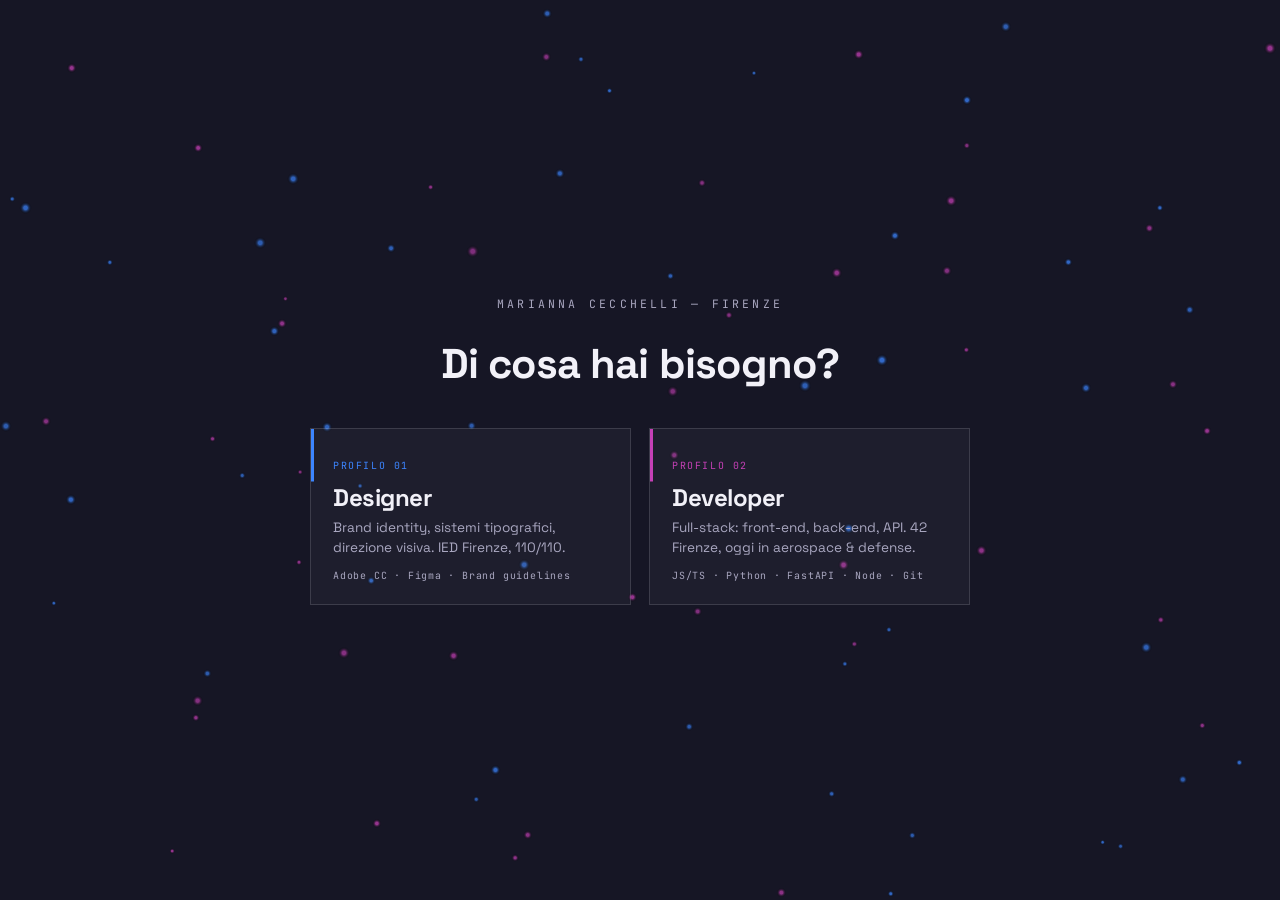
==== commit 14f08540: "da fixare contatti che fanno cacca" ====
--- a/index.html
+++ b/index.html
@@ -228,18 +228,15 @@
 			Firenze, in sede o da remoto. Se il progetto ha bisogno di entrambi i profili, tanto meglio.
 		</p>
 
-		<div class="contact-grid" data-reveal style="margin-top:36px;">
-			<div class="contact-item">
-				<p class="meta">Email</p>
-				<a href="mailto:cecchelli.marianna@gmail.com">cecchelli.marianna@gmail.com</a>
-			</div>
-			<div class="contact-item">
-				<p class="meta">LinkedIn</p>
-				<a href="https://www.linkedin.com/in/marianna-cecchelli-49634823" target="_blank" rel="noopener">Marianna Cecchelli</a>
-			</div>
-			<div class="contact-item">
-				<p class="meta">GitHub</p>
-				<a href="https://github.com/mcecchel" target="_blank" rel="noopener">Marianna Cecchelli</a>
+		<div class="contact-cta-actions" data-reveal>
+			<a href="mailto:cecchelli.marianna@gmail.com" class="btn">Scrivimi</a>
+			<div class="contact-social-links" aria-label="Profili social">
+				<a href="https://www.linkedin.com/in/marianna-cecchelli-49634823" target="_blank" rel="noopener" aria-label="Apri il profilo LinkedIn" title="LinkedIn">
+					<svg class="contact-icon contact-icon-linkedin" viewBox="0 0 24 24" aria-hidden="true" focusable="false"><path d="M5 8.5A1.5 1.5 0 1 0 5 5.5a1.5 1.5 0 0 0 0 3ZM3.7 10.2h2.6V20H3.7v-9.8ZM8 10.2h2.5v1.3h.1c.4-.8 1.4-1.6 2.9-1.6 3.1 0 3.7 2 3.7 4.7V20h-2.6v-4.8c0-1.1 0-2.5-1.6-2.5s-1.8 1.2-1.8 2.4V20H8v-9.8Z"></path></svg>
+				</a>
+				<a href="https://github.com/mcecchel" target="_blank" rel="noopener" aria-label="Apri il profilo GitHub" title="GitHub">
+					<svg class="contact-icon contact-icon-github" viewBox="0 0 24 24" aria-hidden="true" focusable="false"><path fill-rule="evenodd" d="M12 2.5a9.5 9.5 0 0 0-3 18.5c.5.1.7-.2.7-.5v-1.8c-2.8-.6-3.4-1.2-3.4-1.2-.5-1.2-1.1-1.5-1.1-1.5-.9-.6.1-.6.1-.6 1 0 1.5 1 1.5 1 .9 1.5 2.3 1.1 2.9.8.1-.6.4-1.1.7-1.3-2.2-.3-4.5-1.1-4.5-4.8 0-1.1.4-2 1-2.7-.1-.3-.4-1.3.1-2.7 0 0 .8-.3 2.8 1a9.5 9.5 0 0 1 5.1 0c2-1.3 2.8-1 2.8-1 .5 1.4.2 2.4.1 2.7.6.7 1 1.6 1 2.7 0 3.7-2.3 4.5-4.5 4.8.4.3.7.9.7 1.8v2.6c0 .3.2.6.7.5A9.5 9.5 0 0 0 12 2.5Z" clip-rule="evenodd"></path></svg>
+				</a>
 			</div>
 		</div>
 	</div>
@@ -249,8 +246,43 @@
 
 <footer class="site-footer">
 	<div class="row-inner">
-		<p>© <span id="year"></span> Marianna Cecchelli</p>
-		<p>Firenze — contenuti e progetti in aggiornamento</p>
+		<div class="footer-main">
+			<div class="footer-brand">
+				<a href="index.html" class="footer-logo-link">
+					<img src="assets/img/logo.png" alt="Marianna Cecchelli" class="logo-img footer-logo">
+				</a>
+				<p>Visual Designer &amp; Full-Stack Developer.<br>Firenze, in sede o da remoto.</p>
+			</div>
+
+			<nav class="footer-nav" aria-label="Navigazione footer">
+				<p class="footer-label">Esplora</p>
+				<a href="index.html">Home</a>
+				<a href="about.html">About</a>
+				<a href="portfolio.html">Portfolio</a>
+				<a href="contatti.html">Contatti</a>
+			</nav>
+
+			<div class="footer-contact">
+				<p class="footer-label">Contatti</p>
+				<a href="mailto:cecchelli.marianna@gmail.com" aria-label="Invia una mail" title="Mail">
+					<svg class="contact-icon" viewBox="0 0 24 24" aria-hidden="true" focusable="false"><rect x="3" y="5" width="18" height="14" rx="2"></rect><path d="m4 7 8 6 8-6"></path></svg>
+					<span>Mail</span>
+				</a>
+				<a href="https://www.linkedin.com/in/marianna-cecchelli-49634823" target="_blank" rel="noopener" aria-label="Apri il profilo LinkedIn" title="LinkedIn">
+					<svg class="contact-icon contact-icon-linkedin" viewBox="0 0 24 24" aria-hidden="true" focusable="false"><path d="M5 8.5A1.5 1.5 0 1 0 5 5.5a1.5 1.5 0 0 0 0 3ZM3.7 10.2h2.6V20H3.7v-9.8ZM8 10.2h2.5v1.3h.1c.4-.8 1.4-1.6 2.9-1.6 3.1 0 3.7 2 3.7 4.7V20h-2.6v-4.8c0-1.1 0-2.5-1.6-2.5s-1.8 1.2-1.8 2.4V20H8v-9.8Z"></path></svg>
+					<span>LinkedIn</span>
+				</a>
+				<a href="https://github.com/mcecchel" target="_blank" rel="noopener" aria-label="Apri il profilo GitHub" title="GitHub">
+					<svg class="contact-icon contact-icon-github" viewBox="0 0 24 24" aria-hidden="true" focusable="false"><path fill-rule="evenodd" d="M12 2.5a9.5 9.5 0 0 0-3 18.5c.5.1.7-.2.7-.5v-1.8c-2.8.6-3.4-1.2-3.4-1.2-.5-1.2-1.1-1.5-1.1-1.5-.9-.6.1-.6.1-.6 1 0 1.5 1 1.5 1 .9 1.5 2.3 1.1 2.9.8.1-.6.4-1.1.7-1.3-2.2-.3-4.5-1.1-4.5-4.8 0-1.1.4-2 1-2.7-.1-.3-.4-1.3.1-2.7 0 0 .8-.3 2.8 1a9.5 9.5 0 0 1 5.1 0c2-1.3 2.8-1 2.8-1 .5 1.4.2 2.4.1 2.7.6.7 1 1.6 1 2.7 0 3.7-2.3 4.5-4.5 4.8.4.3.7.9.7 1.8v2.6c0 .3.2.6.7.5A9.5 9.5 0 0 0 12 2.5Z" clip-rule="evenodd"></path></svg>
+					<span>GitHub</span>
+				</a>
+			</div>
+		</div>
+
+		<div class="footer-bottom">
+			<p>© <span id="year"></span> Marianna Cecchelli</p>
+			<p>Contenuti e progetti in aggiornamento</p>
+		</div>
 	</div>
 </footer>
 
--- a/css/style.css
+++ b/css/style.css
@@ -472,10 +472,42 @@
 /* =========================================================================
 	 FOOTER + REVEAL + REDUCED MOTION
 	 ========================================================================= */
-.site-footer{ border-top:1px solid rgba(242,241,248,.1); padding:34px 6vw; color:var(--dim); }
-.site-footer .row-inner{
+.site-footer{ border-top:1px solid rgba(242,241,248,.1); padding:62px 6vw 28px; color:var(--dim); }
+.site-footer .row-inner{ max-width:var(--wrap); }
+.footer-main{ display:grid; grid-template-columns:1.5fr .7fr 1fr; gap:44px; padding-bottom:54px; }
+.footer-brand{ display:flex; flex-direction:column; align-items:flex-start; gap:18px; }
+.footer-logo-link{ display:inline-flex; }
+.footer-logo{ height:30px; }
+.footer-brand p{ max-width:30ch; font-size:.9rem; line-height:1.6; }
+.footer-nav, .footer-contact{ display:flex; flex-direction:column; align-items:flex-start; gap:9px; }
+.footer-label{
+	margin-bottom:8px; color:var(--dom); font-family:var(--ff-mono); font-size:.66rem;
+	letter-spacing:.14em; text-transform:uppercase;
+}
+.footer-nav a, .footer-contact a{ font-size:.88rem; transition:color .2s ease; }
+.footer-contact a{ display:inline-flex; align-items:center; gap:10px; }
+.contact-item a{ display:inline-flex; align-items:center; gap:10px; }
+.contact-cta-actions{ display:flex; align-items:center; gap:24px; margin-top:36px; }
+.contact-social-links{ display:flex; align-items:center; gap:18px; }
+.contact-social-links a{ display:inline-flex; align-items:center; gap:10px; }
+.contact-social-links a:hover{ color:var(--dom); }
+.contact-page-links{ margin-top:36px; gap:24px; }
+.contact-icon{ width:18px; height:18px; fill:none; stroke:currentColor; stroke-width:1.7; stroke-linecap:round; stroke-linejoin:round; }
+.contact-icon-linkedin, .contact-icon-github{ fill:currentColor; stroke:none; }
+.footer-nav a:hover, .footer-contact a:hover{ color:var(--dom); }
+.footer-bottom{
 	display:flex; justify-content:space-between; gap:14px; flex-wrap:wrap;
+	padding-top:22px; border-top:1px solid rgba(242,241,248,.1);
 	font-family:var(--ff-mono); font-size:.7rem; letter-spacing:.08em;
+}
+@media (max-width:700px){
+	.footer-main{ grid-template-columns:1fr; gap:30px; padding-bottom:40px; }
+	.footer-bottom{ flex-direction:column; gap:8px; }
+}
+
+@media (max-width:640px){
+	.contact-cta-actions{ align-items:flex-start; flex-direction:column; gap:22px; }
+	.contact-page-links{ align-items:flex-start; flex-direction:column; gap:14px; }
 }
 
 [data-reveal]{ opacity:0; transform:translateY(22px); transition:opacity .7s ease, transform .7s ease; }
